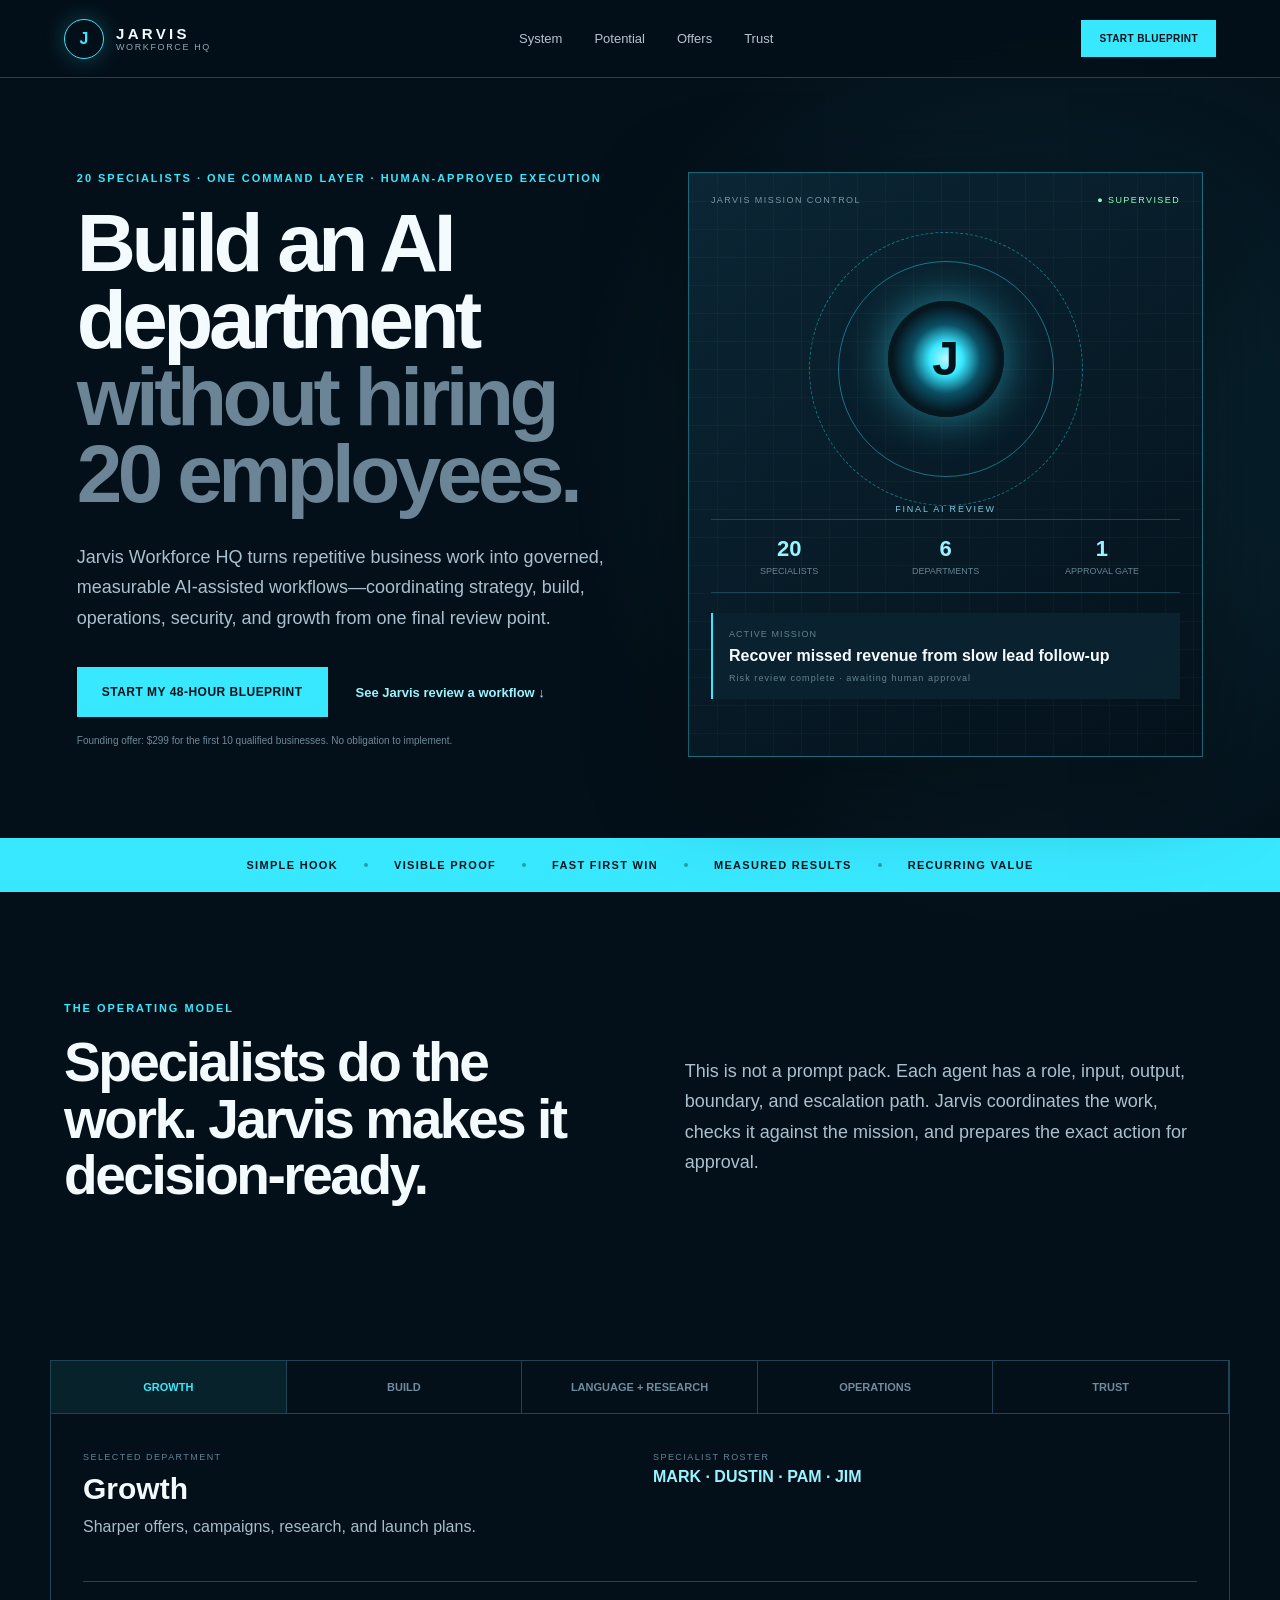
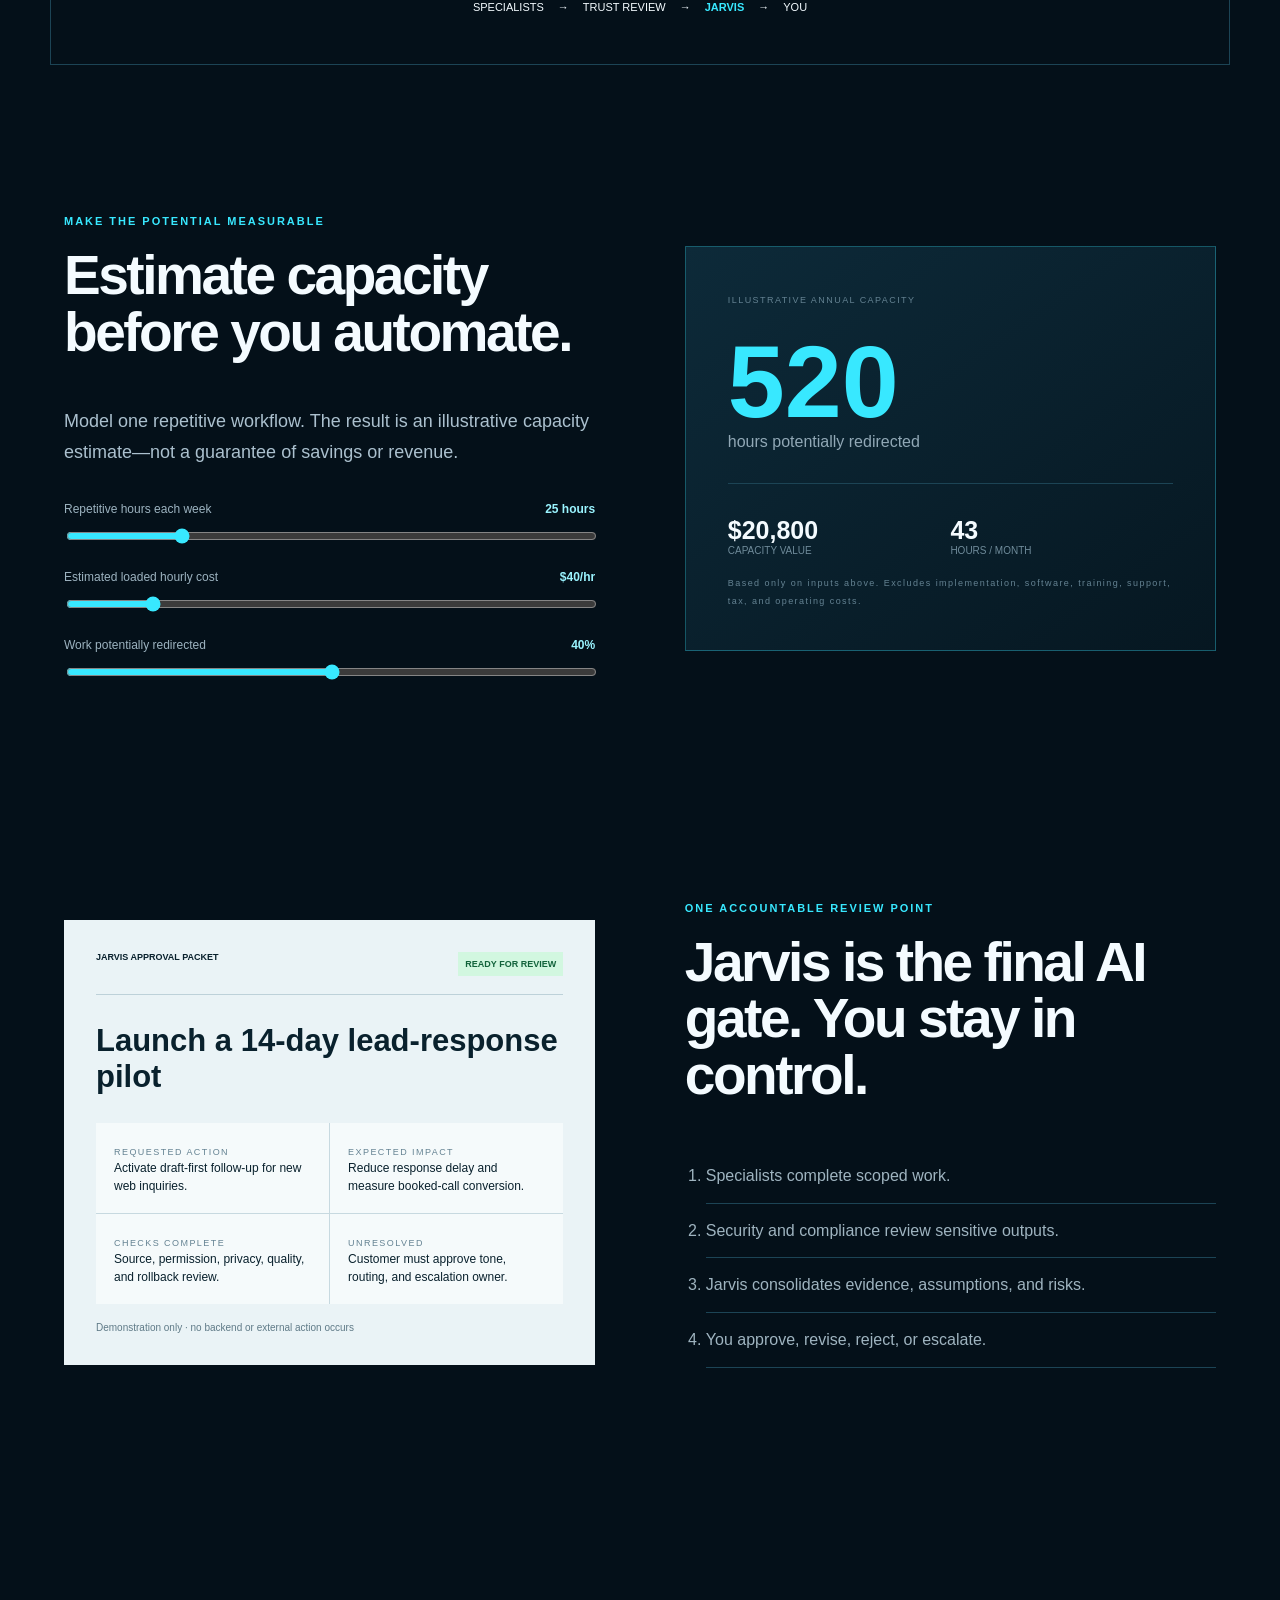
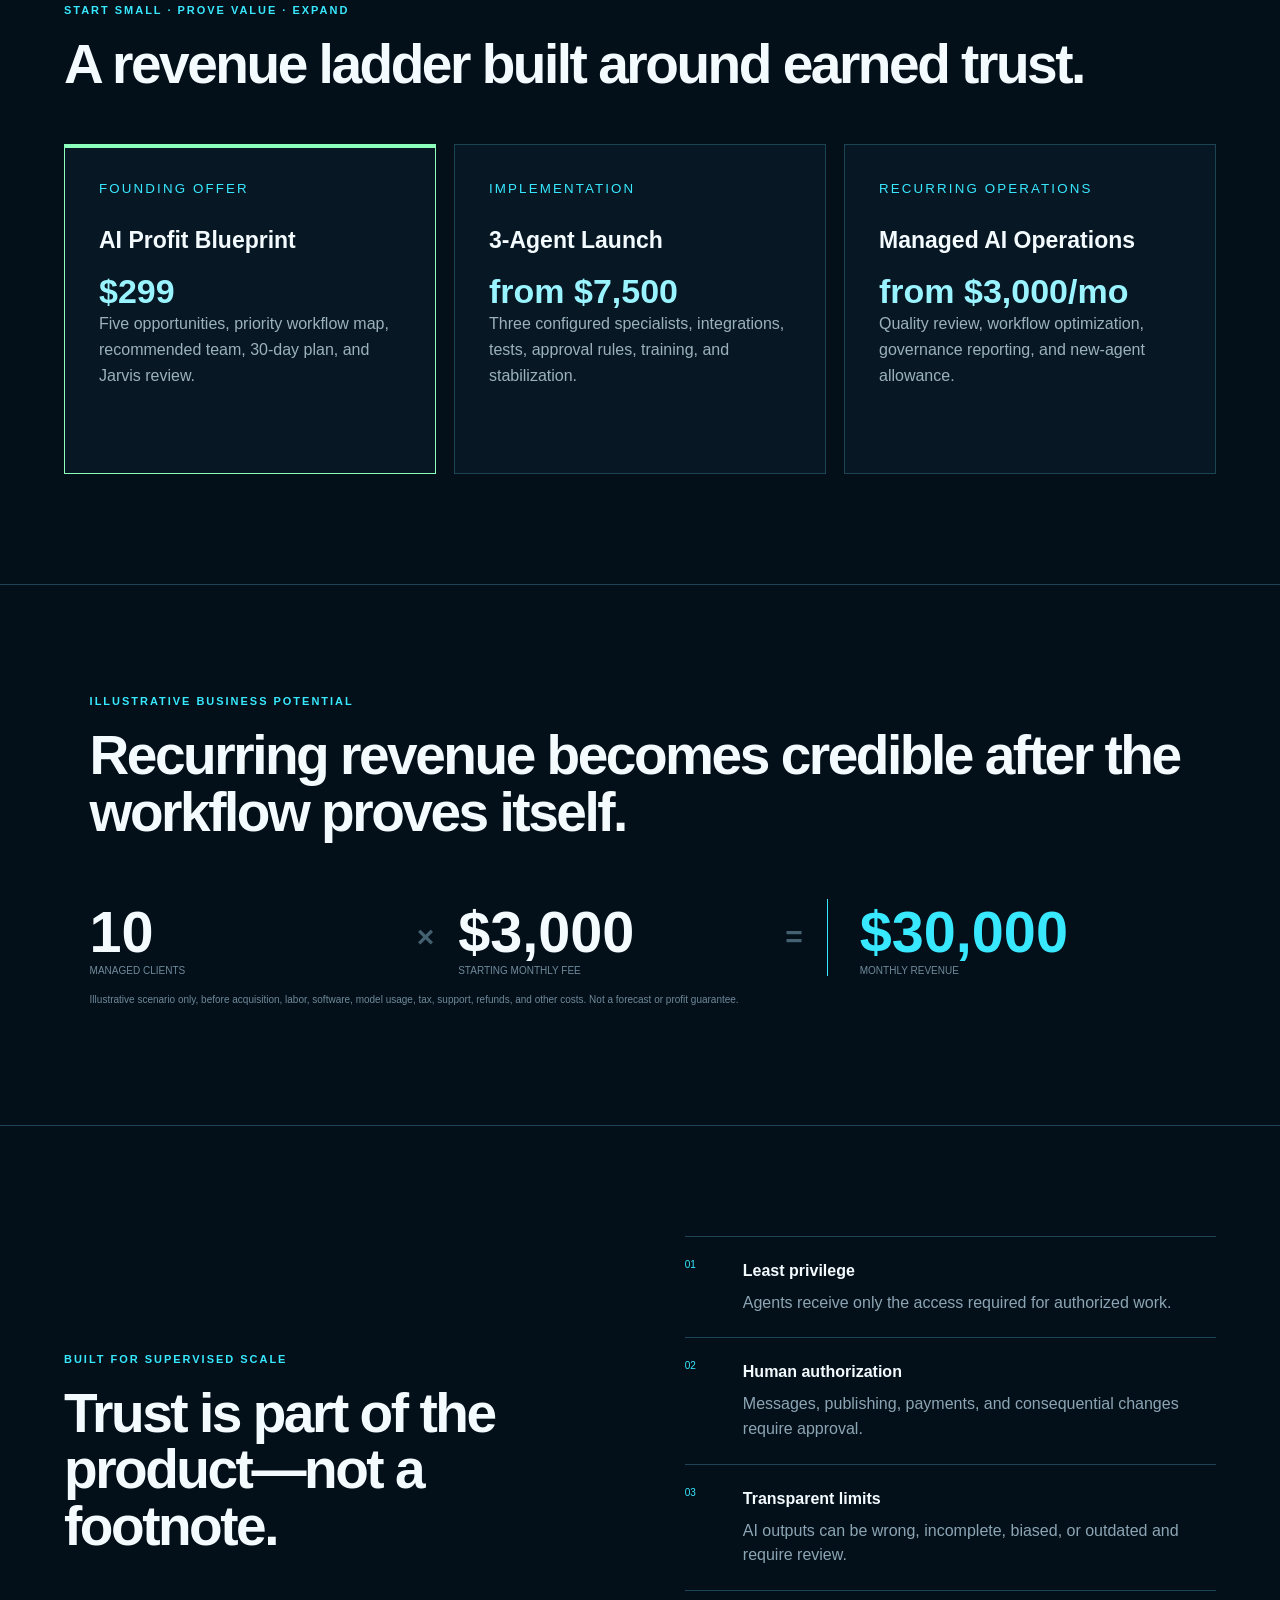
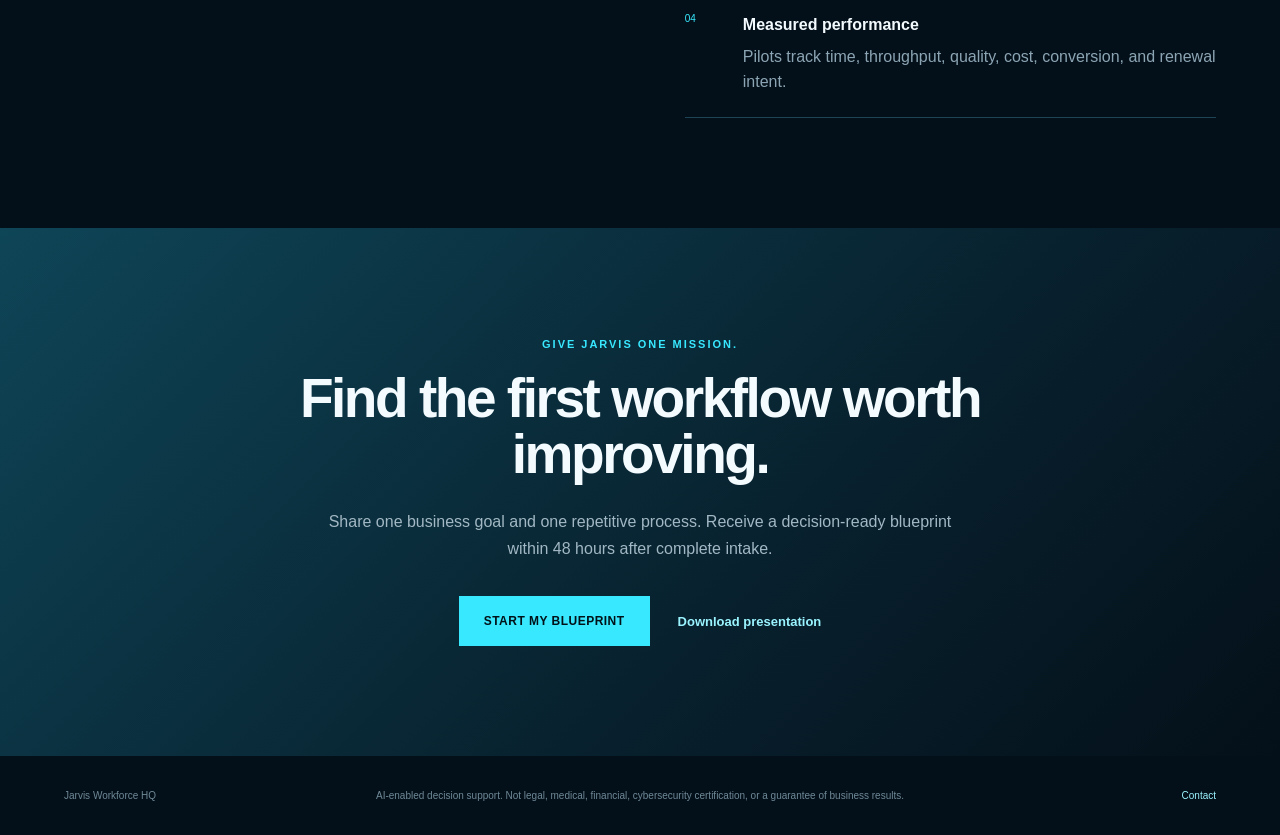
==== index.html @ d6733afe "Publish security-reviewed GitHub Pages site" ====
<!doctype html>
<html lang="en">
<head>
  <meta charset="utf-8">
  <meta name="viewport" content="width=device-width, initial-scale=1">
  <title>Jarvis Workforce HQ — Supervised AI Operations</title>
  <meta name="description" content="Build a supervised AI department around one measurable workflow. Jarvis coordinates specialist agents while you retain final approval.">
  <meta name="referrer" content="strict-origin-when-cross-origin">
  <meta http-equiv="Content-Security-Policy" content="default-src 'self'; script-src 'self'; style-src 'self'; img-src 'self' data:; font-src 'self'; connect-src 'none'; object-src 'none'; base-uri 'self'; form-action 'none'; upgrade-insecure-requests">
  <meta http-equiv="Permissions-Policy" content="camera=(), microphone=(), geolocation=(), payment=(), usb=()">
  <link rel="stylesheet" href="./styles.css">
  <script src="./script.js" defer></script>
</head>
<body>
  <header class="nav">
    <a class="brand" href="#top" aria-label="Jarvis Workforce HQ home">
      <span class="brand-mark">J</span>
      <span><strong>JARVIS</strong><small>WORKFORCE HQ</small></span>
    </a>
    <nav aria-label="Primary navigation">
      <a href="#system">System</a>
      <a href="#potential">Potential</a>
      <a href="#offers">Offers</a>
      <a href="#trust">Trust</a>
    </nav>
    <a class="button button-small" href="mailto:darnley.weekes@gmail.com?subject=Start%20My%2048-Hour%20AI%20Blueprint">Start blueprint</a>
  </header>

  <main id="top">
    <section class="hero">
      <div>
        <p class="eyebrow">20 specialists · one command layer · human-approved execution</p>
        <h1>Build an AI department <span>without hiring 20 employees.</span></h1>
        <p class="lead">Jarvis Workforce HQ turns repetitive business work into governed, measurable AI-assisted workflows—coordinating strategy, build, operations, security, and growth from one final review point.</p>
        <div class="actions">
          <a class="button" href="mailto:darnley.weekes@gmail.com?subject=Start%20My%2048-Hour%20AI%20Blueprint">Start my 48-hour blueprint</a>
          <a class="text-link" href="#review">See Jarvis review a workflow ↓</a>
        </div>
        <p class="micro">Founding offer: $299 for the first 10 qualified businesses. No obligation to implement.</p>
      </div>
      <div class="command">
        <div class="command-head"><span>JARVIS MISSION CONTROL</span><span class="online">● SUPERVISED</span></div>
        <div class="core-wrap"><div class="orbit one"></div><div class="orbit two"></div><div class="core">J</div><small>FINAL AI REVIEW</small></div>
        <div class="stats"><div><b>20</b><span>specialists</span></div><div><b>6</b><span>departments</span></div><div><b>1</b><span>approval gate</span></div></div>
        <div class="mission"><small>ACTIVE MISSION</small><strong>Recover missed revenue from slow lead follow-up</strong><span>Risk review complete · awaiting human approval</span></div>
      </div>
    </section>

    <div class="method"><span>Simple hook</span><i></i><span>Visible proof</span><i></i><span>Fast first win</span><i></i><span>Measured results</span><i></i><span>Recurring value</span></div>

    <section class="section intro" id="system">
      <div><p class="eyebrow">The operating model</p><h2>Specialists do the work. Jarvis makes it decision-ready.</h2></div>
      <p class="lead">This is not a prompt pack. Each agent has a role, input, output, boundary, and escalation path. Jarvis coordinates the work, checks it against the mission, and prepares the exact action for approval.</p>
    </section>

    <section class="console" aria-label="Agent departments">
      <div class="tabs" role="tablist">
        <button class="active" data-team="growth" role="tab" aria-selected="true">Growth</button>
        <button data-team="build" role="tab" aria-selected="false">Build</button>
        <button data-team="models" role="tab" aria-selected="false">Language + Research</button>
        <button data-team="ops" role="tab" aria-selected="false">Operations</button>
        <button data-team="trust" role="tab" aria-selected="false">Trust</button>
      </div>
      <div class="team-panel" role="tabpanel">
        <div><small>SELECTED DEPARTMENT</small><h3 id="team-title">Growth</h3><p id="team-outcome">Sharper offers, campaigns, research, and launch plans.</p></div>
        <div><small>SPECIALIST ROSTER</small><p class="agents" id="team-agents">MARK · DUSTIN · PAM · JIM</p></div>
        <div class="route"><span>Specialists</span><b>→</b><span>Trust review</span><b>→</b><span class="cyan">Jarvis</span><b>→</b><span>You</span></div>
      </div>
    </section>

    <section class="section calculator" id="potential">
      <div>
        <p class="eyebrow">Make the potential measurable</p>
        <h2>Estimate capacity before you automate.</h2>
        <p class="lead">Model one repetitive workflow. The result is an illustrative capacity estimate—not a guarantee of savings or revenue.</p>
        <div class="inputs">
          <label>Repetitive hours each week <strong id="hours-value">25 hours</strong><input id="hours" type="range" min="5" max="100" value="25"></label>
          <label>Estimated loaded hourly cost <strong id="cost-value">$40/hr</strong><input id="cost" type="range" min="20" max="150" step="5" value="40"></label>
          <label>Work potentially redirected <strong id="rate-value">40%</strong><input id="rate" type="range" min="10" max="70" step="5" value="40"></label>
        </div>
      </div>
      <div class="impact">
        <small>ILLUSTRATIVE ANNUAL CAPACITY</small>
        <strong id="annual-hours">520</strong>
        <span>hours potentially redirected</span>
        <hr>
        <div><p><b id="capacity-value">$20,800</b><span>capacity value</span></p><p><b id="monthly-hours">43</b><span>hours / month</span></p></div>
        <small>Based only on inputs above. Excludes implementation, software, training, support, tax, and operating costs.</small>
      </div>
    </section>

    <section class="section review" id="review">
      <div class="packet">
        <div class="packet-head"><span>JARVIS APPROVAL PACKET</span><span>READY FOR REVIEW</span></div>
        <h3>Launch a 14-day lead-response pilot</h3>
        <div class="packet-grid">
          <div><small>REQUESTED ACTION</small><p>Activate draft-first follow-up for new web inquiries.</p></div>
          <div><small>EXPECTED IMPACT</small><p>Reduce response delay and measure booked-call conversion.</p></div>
          <div><small>CHECKS COMPLETE</small><p>Source, permission, privacy, quality, and rollback review.</p></div>
          <div><small>UNRESOLVED</small><p>Customer must approve tone, routing, and escalation owner.</p></div>
        </div>
        <p class="demo">Demonstration only · no backend or external action occurs</p>
      </div>
      <div><p class="eyebrow">One accountable review point</p><h2>Jarvis is the final AI gate. You stay in control.</h2><ol><li>Specialists complete scoped work.</li><li>Security and compliance review sensitive outputs.</li><li>Jarvis consolidates evidence, assumptions, and risks.</li><li>You approve, revise, reject, or escalate.</li></ol></div>
    </section>

    <section class="section" id="offers">
      <p class="eyebrow">Start small · prove value · expand</p>
      <h2>A revenue ladder built around earned trust.</h2>
      <div class="offer-grid">
        <article class="featured"><small>FOUNDING OFFER</small><h3>AI Profit Blueprint</h3><strong>$299</strong><p>Five opportunities, priority workflow map, recommended team, 30-day plan, and Jarvis review.</p></article>
        <article><small>IMPLEMENTATION</small><h3>3-Agent Launch</h3><strong>from $7,500</strong><p>Three configured specialists, integrations, tests, approval rules, training, and stabilization.</p></article>
        <article><small>RECURRING OPERATIONS</small><h3>Managed AI Operations</h3><strong>from $3,000/mo</strong><p>Quality review, workflow optimization, governance reporting, and new-agent allowance.</p></article>
      </div>
    </section>

    <section class="scenario">
      <div><p class="eyebrow">Illustrative business potential</p><h2>Recurring revenue becomes credible after the workflow proves itself.</h2></div>
      <div class="math"><div><strong>10</strong><span>managed clients</span></div><b>×</b><div><strong>$3,000</strong><span>starting monthly fee</span></div><b>=</b><div><strong>$30,000</strong><span>monthly revenue</span></div></div>
      <p class="micro">Illustrative scenario only, before acquisition, labor, software, model usage, tax, support, refunds, and other costs. Not a forecast or profit guarantee.</p>
    </section>

    <section class="section trust" id="trust">
      <div><p class="eyebrow">Built for supervised scale</p><h2>Trust is part of the product—not a footnote.</h2></div>
      <div class="trust-list">
        <div><span>01</span><p><b>Least privilege</b>Agents receive only the access required for authorized work.</p></div>
        <div><span>02</span><p><b>Human authorization</b>Messages, publishing, payments, and consequential changes require approval.</p></div>
        <div><span>03</span><p><b>Transparent limits</b>AI outputs can be wrong, incomplete, biased, or outdated and require review.</p></div>
        <div><span>04</span><p><b>Measured performance</b>Pilots track time, throughput, quality, cost, conversion, and renewal intent.</p></div>
      </div>
    </section>

    <section class="cta">
      <p class="eyebrow">Give Jarvis one mission.</p>
      <h2>Find the first workflow worth improving.</h2>
      <p>Share one business goal and one repetitive process. Receive a decision-ready blueprint within 48 hours after complete intake.</p>
      <div class="actions center">
        <a class="button" href="mailto:darnley.weekes@gmail.com?subject=Start%20My%2048-Hour%20AI%20Blueprint">Start my blueprint</a>
        <a class="text-link" href="./Jarvis_Workforce_HQ_Growth_Deck.pptx" download>Download presentation</a>
      </div>
    </section>
  </main>

  <footer><span>Jarvis Workforce HQ</span><p>AI-enabled decision support. Not legal, medical, financial, cybersecurity certification, or a guarantee of business results.</p><a href="mailto:darnley.weekes@gmail.com">Contact</a></footer>
</body>
</html>
---- styles.css ----
:root{--bg:#041019;--panel:#0a202e;--panel2:#0e2a39;--white:#f4fbff;--muted:#8ea7b7;--dim:#506b7b;--cyan:#38e8ff;--cyan2:#9af4ff;--green:#8dffbc;--line:#1c4455}*{box-sizing:border-box}html{scroll-behavior:smooth}body{margin:0;background:radial-gradient(circle at 82% 8%,rgba(35,176,216,.15),transparent 30rem),var(--bg);color:var(--white);font-family:Arial,Helvetica,sans-serif}a{color:inherit;text-decoration:none}.nav{height:78px;display:flex;align-items:center;justify-content:space-between;padding:0 5vw;border-bottom:1px solid var(--line);background:rgba(4,16,25,.9);position:sticky;top:0;z-index:10;backdrop-filter:blur(14px)}.brand{display:flex;align-items:center;gap:12px}.brand>span:last-child{display:flex;flex-direction:column}.brand strong{letter-spacing:.22em;font-size:15px}.brand small{color:var(--muted);font-size:9px;letter-spacing:.18em}.brand-mark{width:40px;height:40px;border:1px solid var(--cyan);border-radius:50%;display:grid;place-items:center;color:var(--cyan);font-weight:900;box-shadow:0 0 22px rgba(56,232,255,.25)}nav{display:flex;gap:32px}nav a{font-size:13px;color:#b3c4d1}.button{display:inline-flex;justify-content:center;background:var(--cyan);color:#001118;padding:17px 24px;border:1px solid var(--cyan);font-size:12px;font-weight:900;letter-spacing:.04em;text-transform:uppercase}.button-small{padding:12px 17px;font-size:10px}.hero{min-height:760px;display:grid;grid-template-columns:1.03fr .97fr;gap:5vw;align-items:center;padding:86px 6vw 74px}.eyebrow{color:var(--cyan);font-size:11px;font-weight:900;letter-spacing:.18em;text-transform:uppercase;margin:0 0 20px}h1,h2,h3,p{margin-top:0}h1{font-size:clamp(52px,6.4vw,92px);line-height:.94;letter-spacing:-.055em;margin-bottom:30px}h1 span{display:block;color:#6b8596}.lead{font-size:18px;line-height:1.7;color:#abc0ce;max-width:700px}.actions{display:flex;gap:28px;align-items:center;margin-top:34px}.text-link{color:var(--cyan2);font-size:13px;font-weight:800}.micro{font-size:10px;color:#6e899a;margin-top:18px}.command{min-height:585px;padding:22px;border:1px solid rgba(56,232,255,.36);background:linear-gradient(rgba(56,232,255,.04) 1px,transparent 1px),linear-gradient(90deg,rgba(56,232,255,.04) 1px,transparent 1px),linear-gradient(145deg,#0b2635,#04111b);background-size:28px 28px,28px 28px,auto;box-shadow:0 28px 90px rgba(0,0,0,.35)}.command-head{display:flex;justify-content:space-between;color:#7796a8;font-size:9px;letter-spacing:.16em}.online{color:var(--green)}.core-wrap{height:300px;width:300px;margin:14px auto 0;position:relative}.core{position:absolute;top:82px;left:92px;width:116px;height:116px;border-radius:50%;display:grid;place-items:center;background:radial-gradient(circle,#baf8ff 0,#38e8ff 20%,#0b5166 42%,#061720 65%);box-shadow:0 0 44px rgba(56,232,255,.52);color:#00141c;font-size:48px;font-weight:900}.orbit{position:absolute;border:1px solid rgba(56,232,255,.42);border-radius:50%;inset:42px}.orbit.two{inset:13px;border-style:dashed;transform:rotate(48deg)}.core-wrap small{position:absolute;bottom:5px;width:100%;text-align:center;color:#7fc8dc;font-size:9px;letter-spacing:.2em}.stats{display:grid;grid-template-columns:repeat(3,1fr);padding:16px 0;border-block:1px solid var(--line)}.stats div{display:flex;flex-direction:column;text-align:center}.stats b{color:var(--cyan2);font-size:22px}.stats span{color:#688494;font-size:9px;text-transform:uppercase;margin-top:4px}.mission{display:flex;flex-direction:column;gap:8px;margin-top:20px;padding:16px;border-left:2px solid var(--cyan);background:rgba(11,36,50,.85)}.mission small,.mission span{color:#648292;font-size:9px;letter-spacing:.12em}.method{min-height:54px;display:flex;align-items:center;justify-content:center;background:var(--cyan);color:#00141c;font-size:11px;font-weight:900;letter-spacing:.12em;text-transform:uppercase}.method i{width:4px;height:4px;border-radius:50%;background:rgba(0,20,28,.35);margin:0 26px}.section{max-width:1320px;margin:auto;padding:110px 5vw}.intro,.calculator,.review,.trust{display:grid;grid-template-columns:1fr 1fr;gap:7vw;align-items:center}h2{font-size:clamp(38px,4.3vw,66px);line-height:1.03;letter-spacing:-.045em}.console{max-width:1180px;margin:0 auto 40px;border:1px solid var(--line)}.tabs{display:grid;grid-template-columns:repeat(5,1fr);border-bottom:1px solid var(--line)}.tabs button{border:0;border-right:1px solid var(--line);padding:20px 10px;background:transparent;color:#6f8c9e;font-size:11px;font-weight:900;text-transform:uppercase;cursor:pointer}.tabs button.active{color:var(--cyan);background:rgba(56,232,255,.08)}.team-panel{display:grid;grid-template-columns:1fr 1fr;gap:26px;padding:32px}.team-panel small,.impact small,.packet small{color:#648292;font-size:9px;letter-spacing:.16em}.team-panel h3{font-size:30px;margin:8px 0}.team-panel p{color:#a8bdc9;line-height:1.6}.agents{color:var(--cyan2)!important;font-weight:900}.route{grid-column:1/-1;display:flex;align-items:center;justify-content:center;gap:14px;padding:19px;border-top:1px solid var(--line);text-transform:uppercase;font-size:11px}.cyan{color:var(--cyan);font-weight:900}.inputs{display:grid;gap:24px;margin-top:34px}.inputs label{display:grid;grid-template-columns:1fr 100px;gap:10px;color:#9db3c0;font-size:12px}.inputs strong{text-align:right;color:var(--cyan2)}.inputs input{grid-column:1/-1;width:100%;accent-color:var(--cyan)}.impact{padding:42px;background:linear-gradient(145deg,#0d2a39,#061721);border:1px solid rgba(56,232,255,.3)}.impact>strong{display:block;color:var(--cyan);font-size:clamp(72px,8vw,116px);line-height:1;margin-top:24px}.impact>span{color:#91a8b6}.impact hr{border:0;border-top:1px solid var(--line);margin:32px 0}.impact>div{display:grid;grid-template-columns:1fr 1fr}.impact p{display:flex;flex-direction:column}.impact p b{font-size:25px}.impact p span{font-size:10px;color:#6f8b9a;text-transform:uppercase}.packet{padding:32px;background:#eaf3f6;color:#09212d}.packet-head{display:flex;justify-content:space-between;padding-bottom:18px;border-bottom:1px solid #bdd1d9;font-size:9px;font-weight:900}.packet-head span:last-child{background:#d2f7e0;color:#12633b;padding:7px}.packet h3{font-size:31px;margin:28px 0}.packet-grid{display:grid;grid-template-columns:1fr 1fr;gap:1px;background:#c7d9e0}.packet-grid div{background:#f5fafb;padding:18px}.packet-grid p{font-size:12px;line-height:1.5;margin-bottom:0}.demo{font-size:10px;color:#5f7a87;margin:18px 0 0}.review ol{color:#9fb4c0;line-height:1.6;padding-left:21px}.review li{padding:14px 0;border-bottom:1px solid var(--line)}.offer-grid{display:grid;grid-template-columns:repeat(3,1fr);gap:18px;margin-top:52px}.offer-grid article{min-height:330px;padding:34px;background:rgba(8,27,40,.75);border:1px solid var(--line)}.offer-grid article.featured{border-color:var(--green);box-shadow:inset 0 3px var(--green)}.offer-grid small{color:var(--cyan);letter-spacing:.16em}.offer-grid h3{font-size:23px;margin:30px 0 18px}.offer-grid strong{display:block;font-size:34px;color:var(--cyan2)}.offer-grid p{color:#9bb1bd;line-height:1.6}.scenario{padding:110px 7vw;border-block:1px solid var(--line)}.scenario>div:first-child,.scenario>.micro,.math{max-width:1200px;margin-left:auto;margin-right:auto}.math{display:grid;grid-template-columns:1fr auto 1fr auto 1.2fr;gap:24px;align-items:center;margin-top:58px}.math div{display:flex;flex-direction:column}.math strong{font-size:clamp(36px,4.5vw,66px)}.math span{color:#6f8a9b;font-size:10px;text-transform:uppercase}.math b{color:#436170;font-size:30px}.math div:last-child{border-left:1px solid var(--cyan);padding-left:32px}.math div:last-child strong{color:var(--cyan)}.trust-list{border-top:1px solid var(--line)}.trust-list div{display:grid;grid-template-columns:40px 1fr;gap:18px;padding:22px 0;border-bottom:1px solid var(--line)}.trust-list span{color:var(--cyan);font-size:10px}.trust-list p{margin:0;color:#8ca5b4;line-height:1.55}.trust-list b{display:block;color:var(--white);margin-bottom:7px}.cta{text-align:center;padding:110px 7vw;background:linear-gradient(135deg,#0e4557,#08212e 60%,#041019)}.cta h2{max-width:860px;margin:auto}.cta>p:not(.eyebrow){max-width:640px;margin:25px auto;color:#a2b8c4;line-height:1.7}.center{justify-content:center}footer{display:grid;grid-template-columns:1fr 2fr 1fr;align-items:center;gap:25px;padding:34px 5vw;color:#6f8998;font-size:10px}footer p{text-align:center;margin:0}footer a{text-align:right;color:var(--cyan2)}@media(max-width:980px){nav{display:none}.hero,.intro,.calculator,.review,.trust{grid-template-columns:1fr}.offer-grid{grid-template-columns:1fr}.tabs{grid-template-columns:repeat(3,1fr)}.math{grid-template-columns:1fr}.math>b{display:none}.math div:last-child{border-left:0;border-top:1px solid var(--cyan);padding:22px 0 0}}@media(max-width:640px){.nav{padding:0 18px}.nav>.button{display:none}.hero{padding:70px 22px}.hero h1{font-size:50px}.actions{align-items:stretch;flex-direction:column}.method{align-items:flex-start;flex-direction:column;gap:8px;padding:16px 22px}.method i{display:none}.section{padding:82px 22px}.console{margin:0 14px}.tabs{grid-template-columns:1fr 1fr}.team-panel{grid-template-columns:1fr;padding:22px}.route{grid-column:auto;align-items:flex-start;flex-direction:column}.packet-grid{grid-template-columns:1fr}.impact{padding:28px}footer{grid-template-columns:1fr;text-align:center}footer a{text-align:center}}
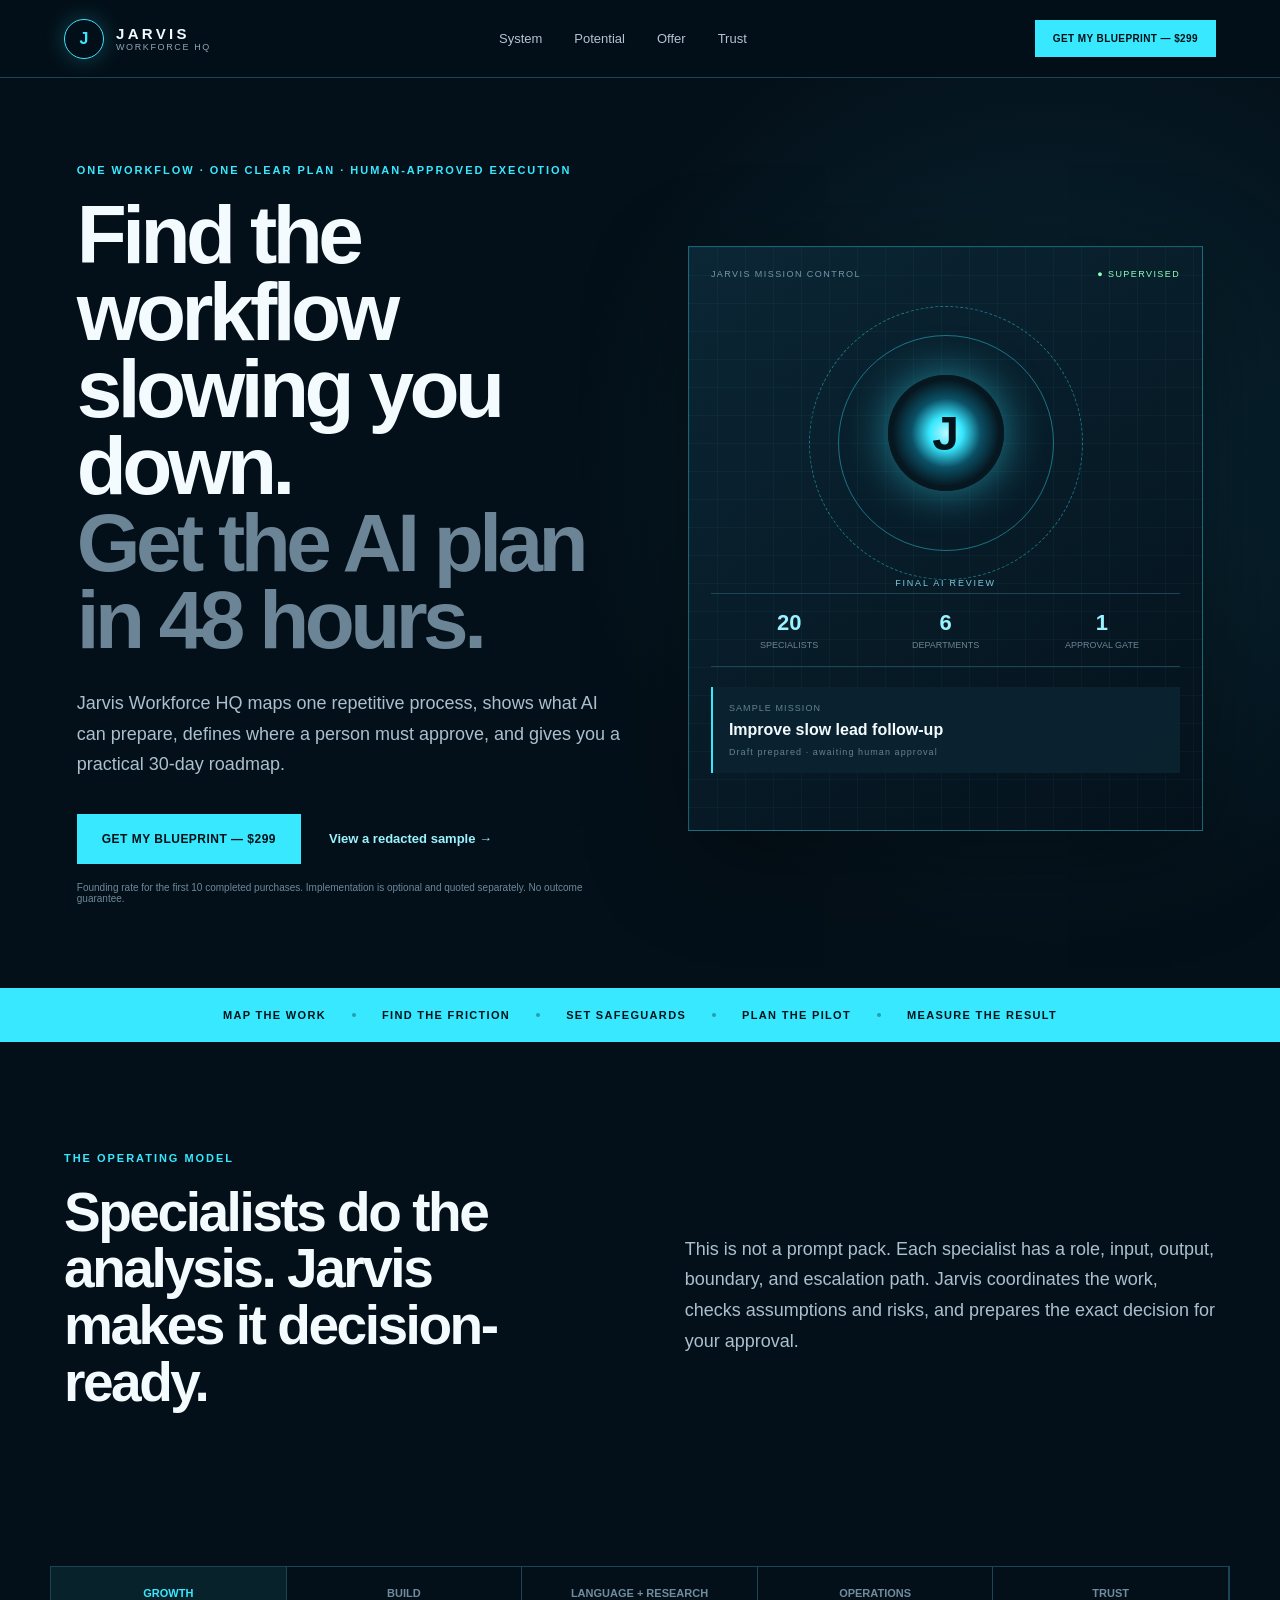
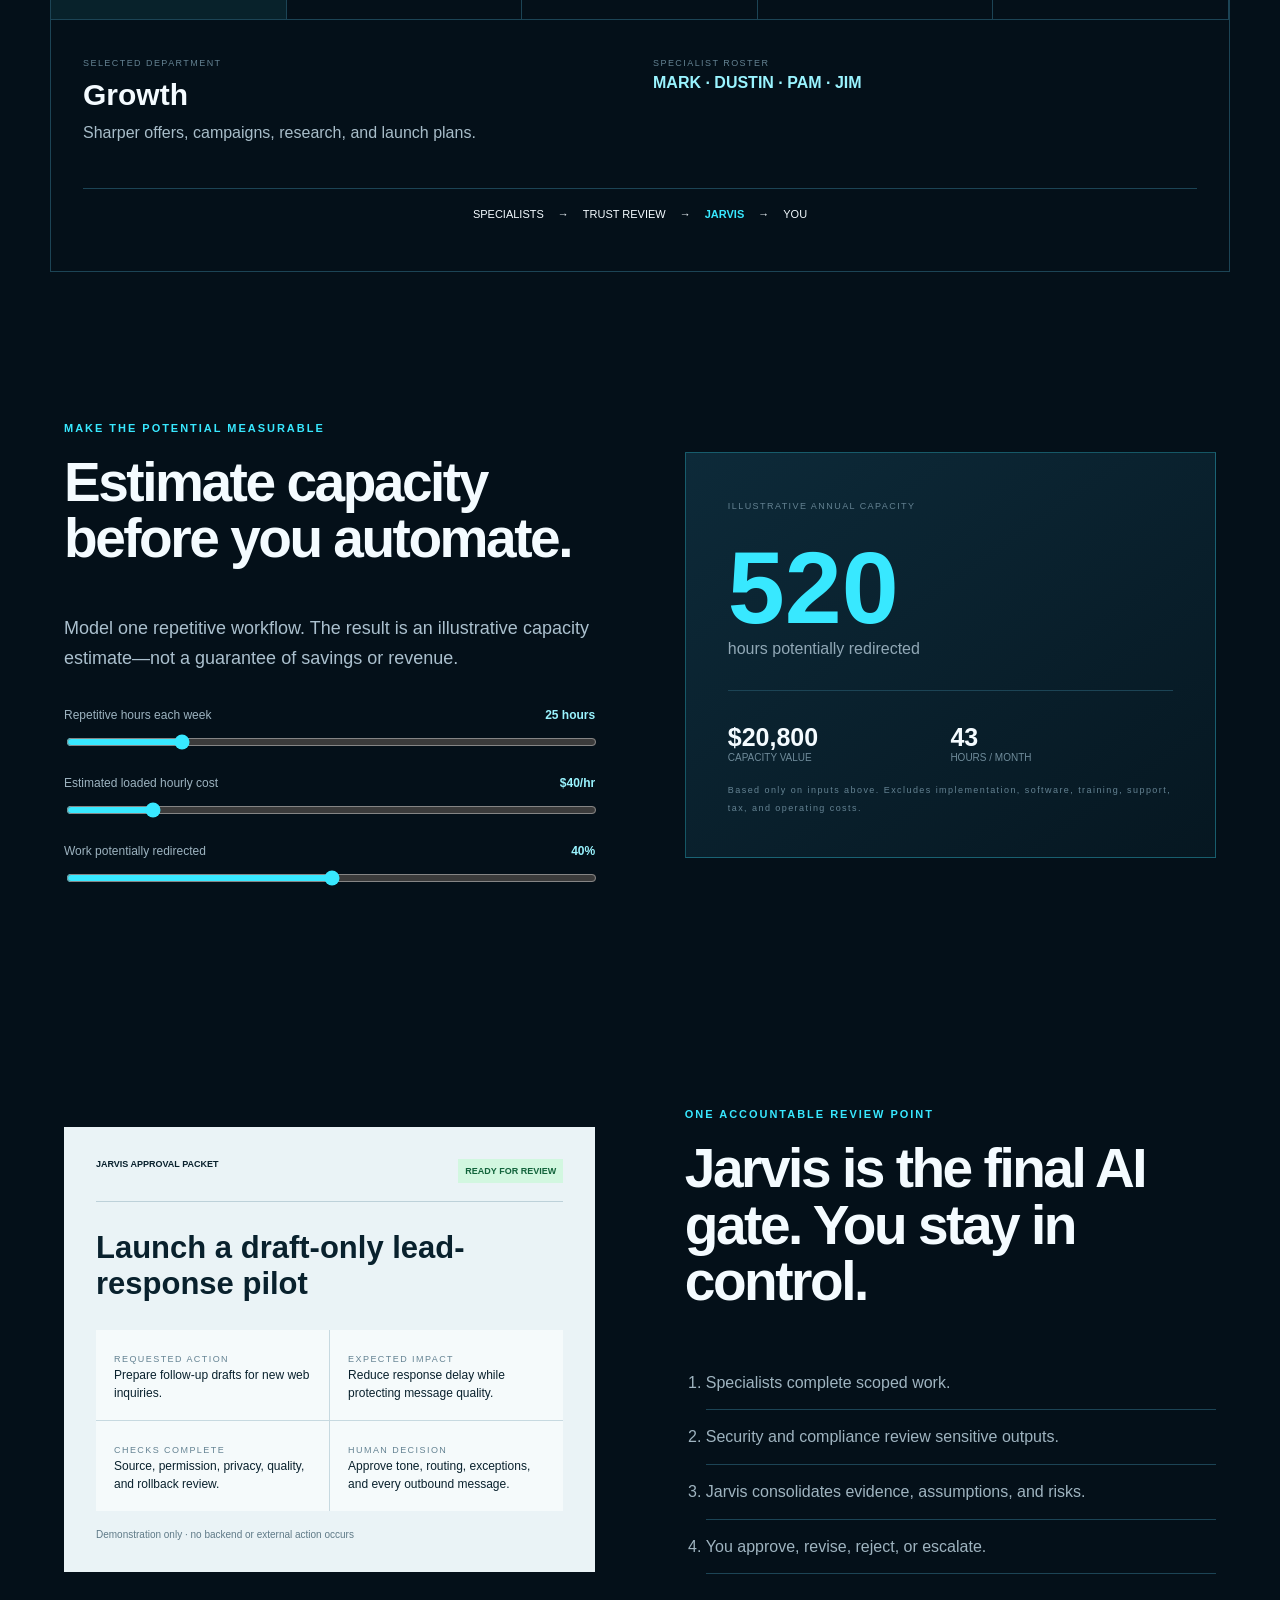
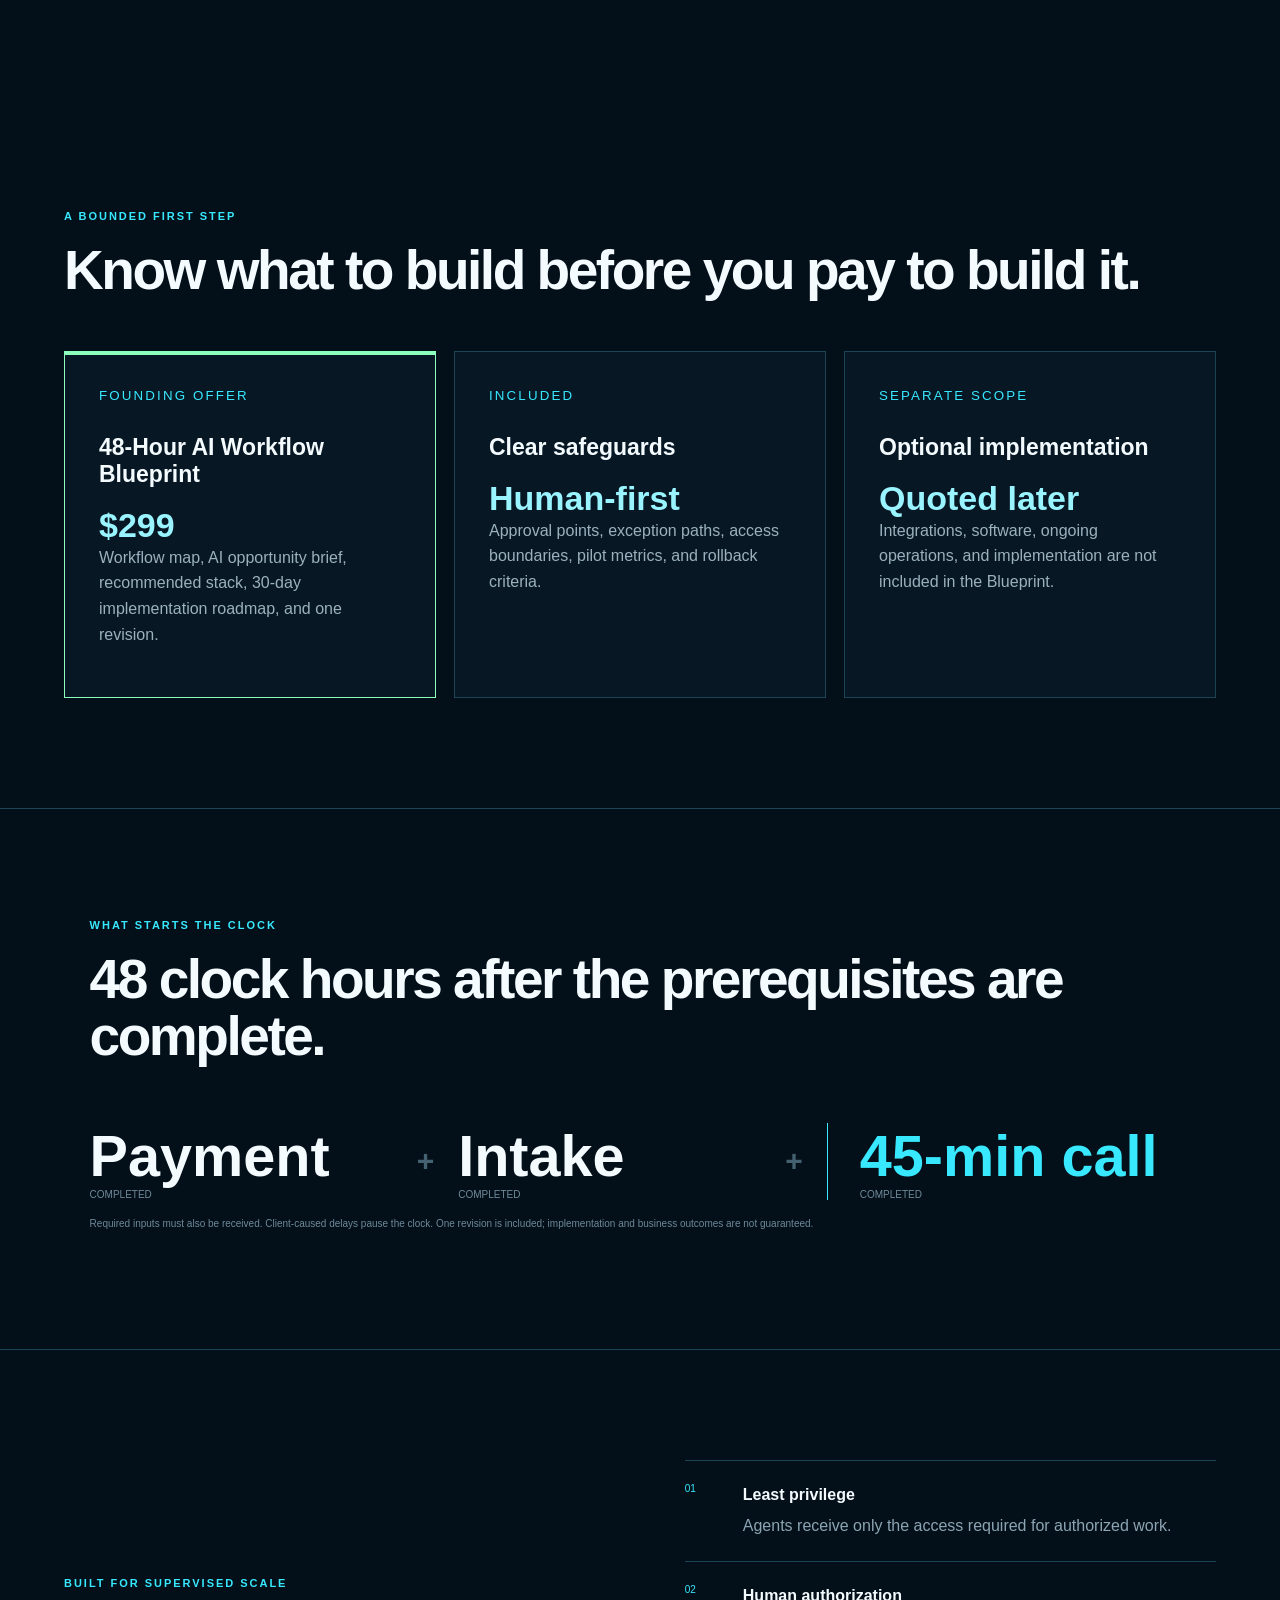
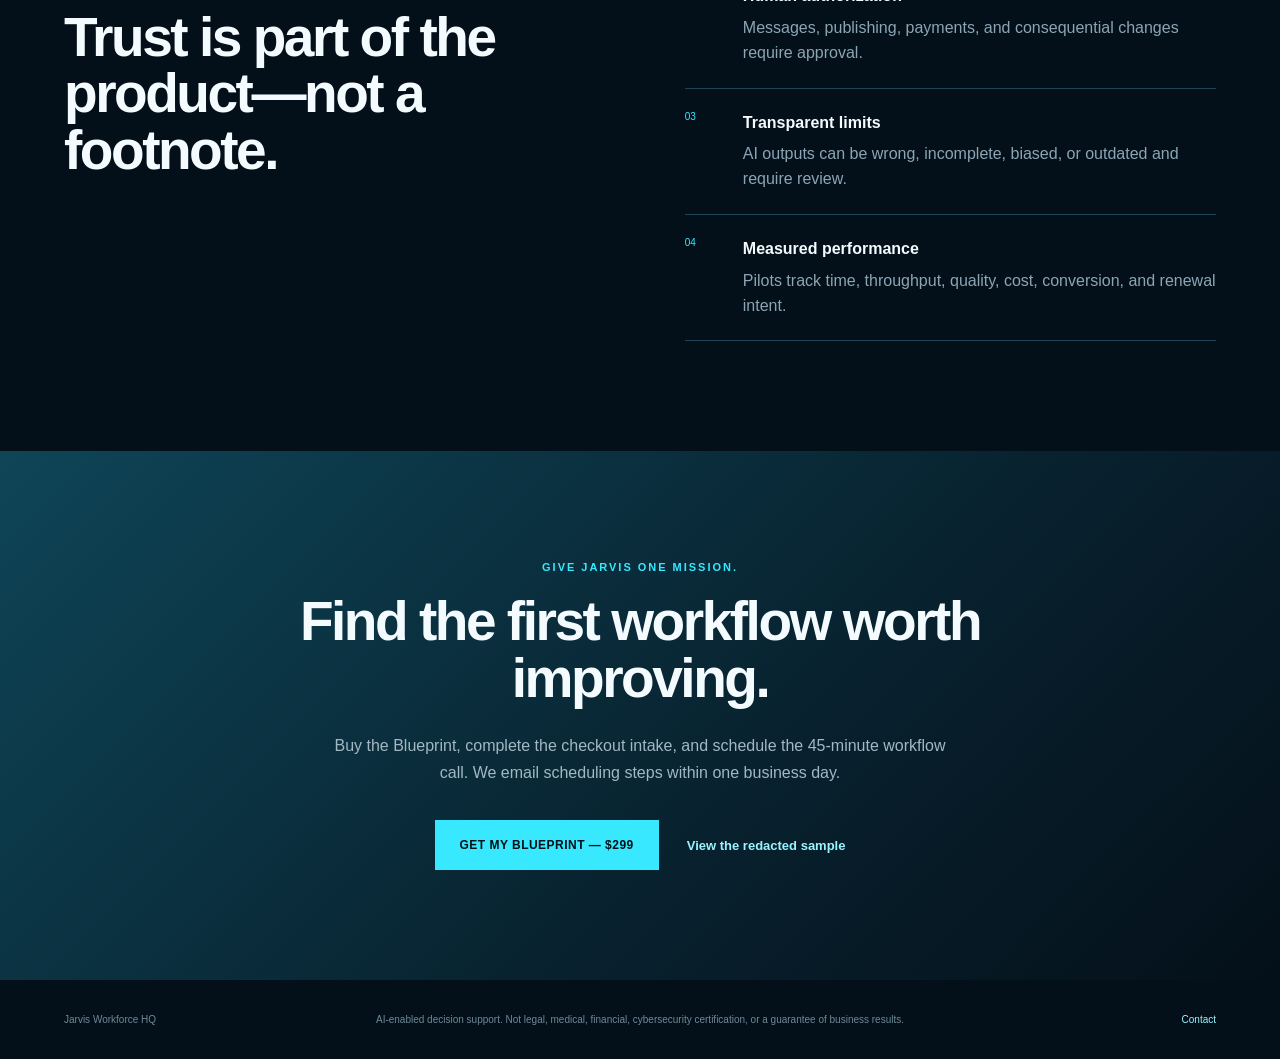
==== commit c2e71627: "Fix Blueprint offer and purchase path" ====
--- a/index.html
+++ b/index.html
@@ -3,8 +3,8 @@
 <head>
   <meta charset="utf-8">
   <meta name="viewport" content="width=device-width, initial-scale=1">
-  <title>Jarvis Workforce HQ — Supervised AI Operations</title>
-  <meta name="description" content="Build a supervised AI department around one measurable workflow. Jarvis coordinates specialist agents while you retain final approval.">
+  <title>48-Hour AI Workflow Blueprint — Jarvis Workforce HQ</title>
+  <meta name="description" content="Turn one repetitive business process into a supervised, decision-ready AI workflow plan in 48 hours.">
   <meta name="referrer" content="strict-origin-when-cross-origin">
   <meta http-equiv="Content-Security-Policy" content="default-src 'self'; script-src 'self'; style-src 'self'; img-src 'self' data:; font-src 'self'; connect-src 'none'; object-src 'none'; base-uri 'self'; form-action 'none'; upgrade-insecure-requests">
   <meta http-equiv="Permissions-Policy" content="camera=(), microphone=(), geolocation=(), payment=(), usb=()">
@@ -20,37 +20,37 @@
     <nav aria-label="Primary navigation">
       <a href="#system">System</a>
       <a href="#potential">Potential</a>
-      <a href="#offers">Offers</a>
+      <a href="#offers">Offer</a>
       <a href="#trust">Trust</a>
     </nav>
-    <a class="button button-small" href="mailto:darnley.weekes@gmail.com?subject=Start%20My%2048-Hour%20AI%20Blueprint">Start blueprint</a>
+    <a class="button button-small" href="https://book.stripe.com/dRm6oB0ftgVq1001zr48003">Get my Blueprint — $299</a>
   </header>
 
   <main id="top">
     <section class="hero">
       <div>
-        <p class="eyebrow">20 specialists · one command layer · human-approved execution</p>
-        <h1>Build an AI department <span>without hiring 20 employees.</span></h1>
-        <p class="lead">Jarvis Workforce HQ turns repetitive business work into governed, measurable AI-assisted workflows—coordinating strategy, build, operations, security, and growth from one final review point.</p>
+        <p class="eyebrow">One workflow · one clear plan · human-approved execution</p>
+        <h1>Find the workflow slowing you down. <span>Get the AI plan in 48 hours.</span></h1>
+        <p class="lead">Jarvis Workforce HQ maps one repetitive process, shows what AI can prepare, defines where a person must approve, and gives you a practical 30-day roadmap.</p>
         <div class="actions">
-          <a class="button" href="mailto:darnley.weekes@gmail.com?subject=Start%20My%2048-Hour%20AI%20Blueprint">Start my 48-hour blueprint</a>
-          <a class="text-link" href="#review">See Jarvis review a workflow ↓</a>
+          <a class="button" href="https://book.stripe.com/dRm6oB0ftgVq1001zr48003">Get my Blueprint — $299</a>
+          <a class="text-link" href="./sample-blueprint.html">View a redacted sample →</a>
         </div>
-        <p class="micro">Founding offer: $299 for the first 10 qualified businesses. No obligation to implement.</p>
+        <p class="micro">Founding rate for the first 10 completed purchases. Implementation is optional and quoted separately. No outcome guarantee.</p>
       </div>
       <div class="command">
         <div class="command-head"><span>JARVIS MISSION CONTROL</span><span class="online">● SUPERVISED</span></div>
         <div class="core-wrap"><div class="orbit one"></div><div class="orbit two"></div><div class="core">J</div><small>FINAL AI REVIEW</small></div>
         <div class="stats"><div><b>20</b><span>specialists</span></div><div><b>6</b><span>departments</span></div><div><b>1</b><span>approval gate</span></div></div>
-        <div class="mission"><small>ACTIVE MISSION</small><strong>Recover missed revenue from slow lead follow-up</strong><span>Risk review complete · awaiting human approval</span></div>
+        <div class="mission"><small>SAMPLE MISSION</small><strong>Improve slow lead follow-up</strong><span>Draft prepared · awaiting human approval</span></div>
       </div>
     </section>
 
-    <div class="method"><span>Simple hook</span><i></i><span>Visible proof</span><i></i><span>Fast first win</span><i></i><span>Measured results</span><i></i><span>Recurring value</span></div>
+    <div class="method"><span>Map the work</span><i></i><span>Find the friction</span><i></i><span>Set safeguards</span><i></i><span>Plan the pilot</span><i></i><span>Measure the result</span></div>
 
     <section class="section intro" id="system">
-      <div><p class="eyebrow">The operating model</p><h2>Specialists do the work. Jarvis makes it decision-ready.</h2></div>
-      <p class="lead">This is not a prompt pack. Each agent has a role, input, output, boundary, and escalation path. Jarvis coordinates the work, checks it against the mission, and prepares the exact action for approval.</p>
+      <div><p class="eyebrow">The operating model</p><h2>Specialists do the analysis. Jarvis makes it decision-ready.</h2></div>
+      <p class="lead">This is not a prompt pack. Each specialist has a role, input, output, boundary, and escalation path. Jarvis coordinates the work, checks assumptions and risks, and prepares the exact decision for your approval.</p>
     </section>
 
     <section class="console" aria-label="Agent departments">
@@ -92,12 +92,12 @@
     <section class="section review" id="review">
       <div class="packet">
         <div class="packet-head"><span>JARVIS APPROVAL PACKET</span><span>READY FOR REVIEW</span></div>
-        <h3>Launch a 14-day lead-response pilot</h3>
+        <h3>Launch a draft-only lead-response pilot</h3>
         <div class="packet-grid">
-          <div><small>REQUESTED ACTION</small><p>Activate draft-first follow-up for new web inquiries.</p></div>
-          <div><small>EXPECTED IMPACT</small><p>Reduce response delay and measure booked-call conversion.</p></div>
+          <div><small>REQUESTED ACTION</small><p>Prepare follow-up drafts for new web inquiries.</p></div>
+          <div><small>EXPECTED IMPACT</small><p>Reduce response delay while protecting message quality.</p></div>
           <div><small>CHECKS COMPLETE</small><p>Source, permission, privacy, quality, and rollback review.</p></div>
-          <div><small>UNRESOLVED</small><p>Customer must approve tone, routing, and escalation owner.</p></div>
+          <div><small>HUMAN DECISION</small><p>Approve tone, routing, exceptions, and every outbound message.</p></div>
         </div>
         <p class="demo">Demonstration only · no backend or external action occurs</p>
       </div>
@@ -105,19 +105,19 @@
     </section>
 
     <section class="section" id="offers">
-      <p class="eyebrow">Start small · prove value · expand</p>
-      <h2>A revenue ladder built around earned trust.</h2>
+      <p class="eyebrow">A bounded first step</p>
+      <h2>Know what to build before you pay to build it.</h2>
       <div class="offer-grid">
-        <article class="featured"><small>FOUNDING OFFER</small><h3>AI Profit Blueprint</h3><strong>$299</strong><p>Five opportunities, priority workflow map, recommended team, 30-day plan, and Jarvis review.</p></article>
-        <article><small>IMPLEMENTATION</small><h3>3-Agent Launch</h3><strong>from $7,500</strong><p>Three configured specialists, integrations, tests, approval rules, training, and stabilization.</p></article>
-        <article><small>RECURRING OPERATIONS</small><h3>Managed AI Operations</h3><strong>from $3,000/mo</strong><p>Quality review, workflow optimization, governance reporting, and new-agent allowance.</p></article>
+        <article class="featured"><small>FOUNDING OFFER</small><h3>48-Hour AI Workflow Blueprint</h3><strong>$299</strong><p>Workflow map, AI opportunity brief, recommended stack, 30-day implementation roadmap, and one revision.</p></article>
+        <article><small>INCLUDED</small><h3>Clear safeguards</h3><strong>Human-first</strong><p>Approval points, exception paths, access boundaries, pilot metrics, and rollback criteria.</p></article>
+        <article><small>SEPARATE SCOPE</small><h3>Optional implementation</h3><strong>Quoted later</strong><p>Integrations, software, ongoing operations, and implementation are not included in the Blueprint.</p></article>
       </div>
     </section>
 
     <section class="scenario">
-      <div><p class="eyebrow">Illustrative business potential</p><h2>Recurring revenue becomes credible after the workflow proves itself.</h2></div>
-      <div class="math"><div><strong>10</strong><span>managed clients</span></div><b>×</b><div><strong>$3,000</strong><span>starting monthly fee</span></div><b>=</b><div><strong>$30,000</strong><span>monthly revenue</span></div></div>
-      <p class="micro">Illustrative scenario only, before acquisition, labor, software, model usage, tax, support, refunds, and other costs. Not a forecast or profit guarantee.</p>
+      <div><p class="eyebrow">What starts the clock</p><h2>48 clock hours after the prerequisites are complete.</h2></div>
+      <div class="math"><div><strong>Payment</strong><span>completed</span></div><b>+</b><div><strong>Intake</strong><span>completed</span></div><b>+</b><div><strong>45-min call</strong><span>completed</span></div></div>
+      <p class="micro">Required inputs must also be received. Client-caused delays pause the clock. One revision is included; implementation and business outcomes are not guaranteed.</p>
     </section>
 
     <section class="section trust" id="trust">
@@ -133,10 +133,10 @@
     <section class="cta">
       <p class="eyebrow">Give Jarvis one mission.</p>
       <h2>Find the first workflow worth improving.</h2>
-      <p>Share one business goal and one repetitive process. Receive a decision-ready blueprint within 48 hours after complete intake.</p>
+      <p>Buy the Blueprint, complete the checkout intake, and schedule the 45-minute workflow call. We email scheduling steps within one business day.</p>
       <div class="actions center">
-        <a class="button" href="mailto:darnley.weekes@gmail.com?subject=Start%20My%2048-Hour%20AI%20Blueprint">Start my blueprint</a>
-        <a class="text-link" href="./Jarvis_Workforce_HQ_Growth_Deck.pptx" download>Download presentation</a>
+        <a class="button" href="https://book.stripe.com/dRm6oB0ftgVq1001zr48003">Get my Blueprint — $299</a>
+        <a class="text-link" href="./sample-blueprint.html">View the redacted sample</a>
       </div>
     </section>
   </main>
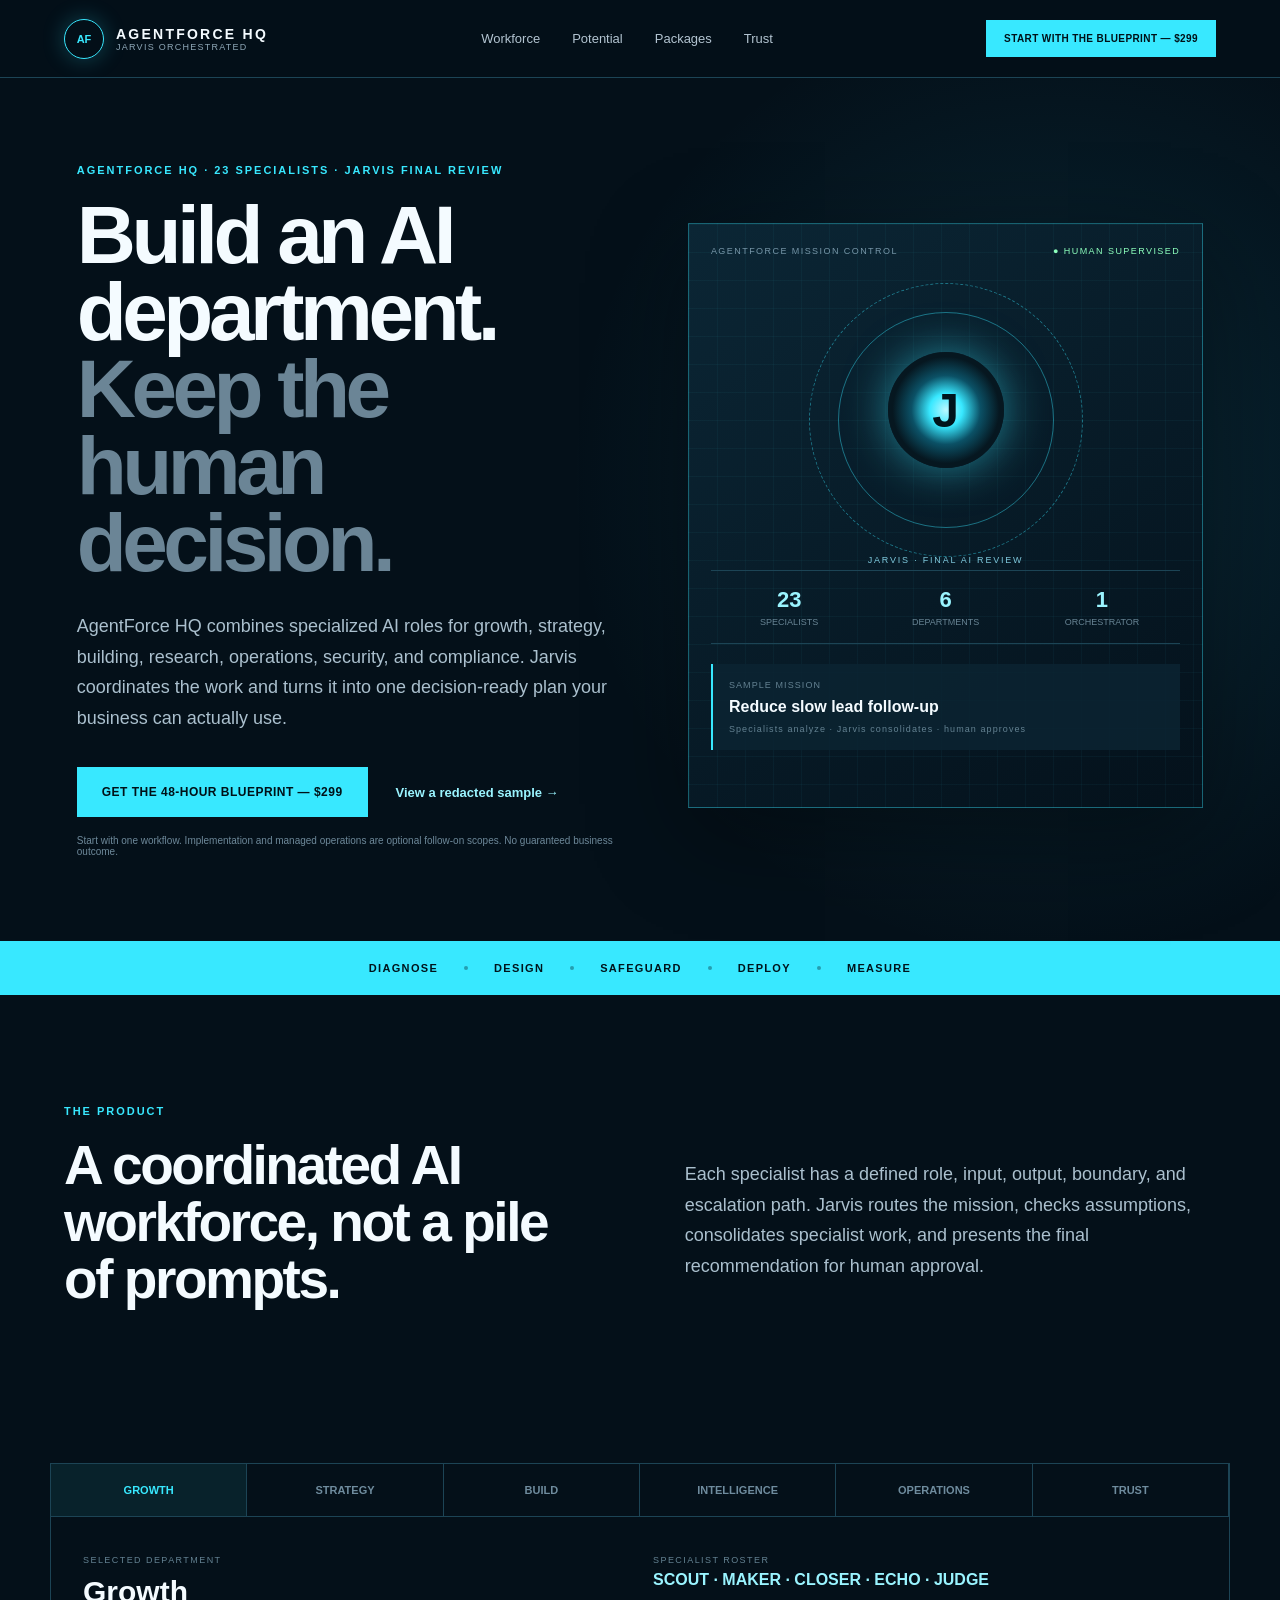
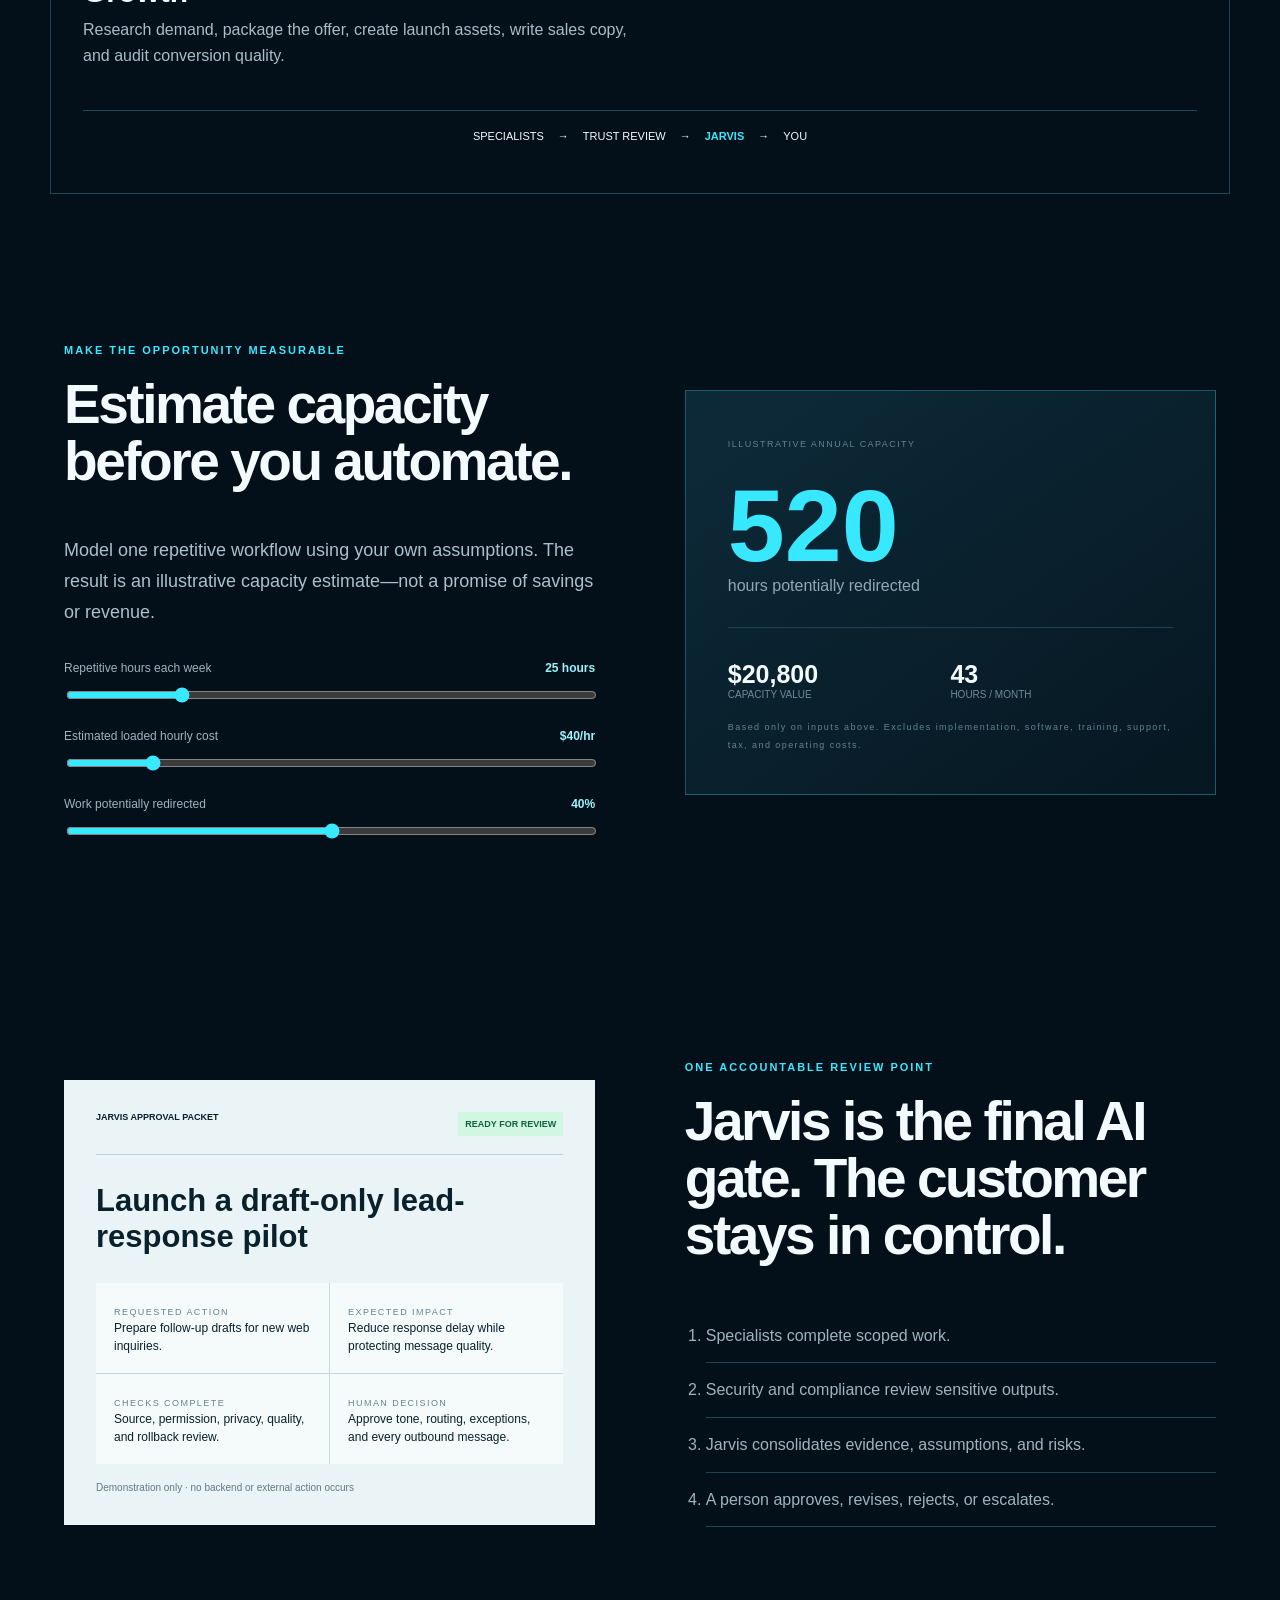
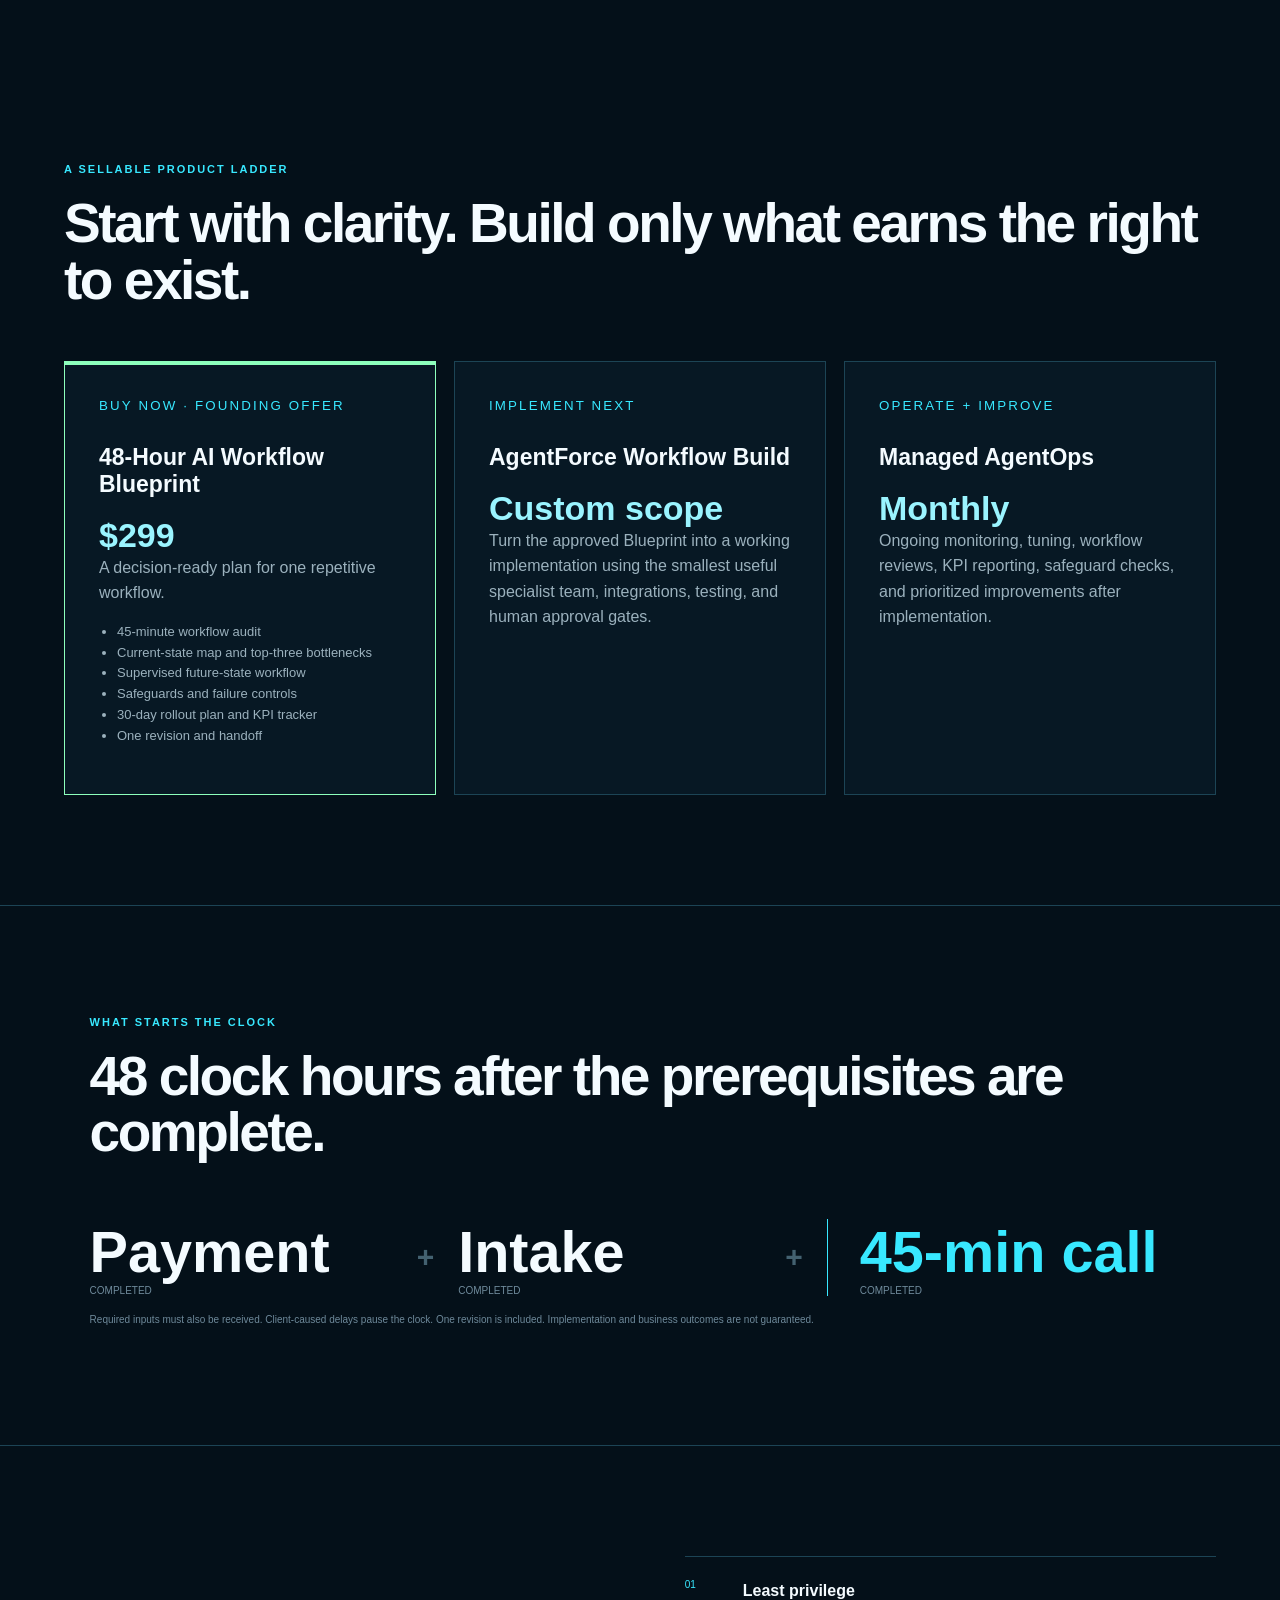
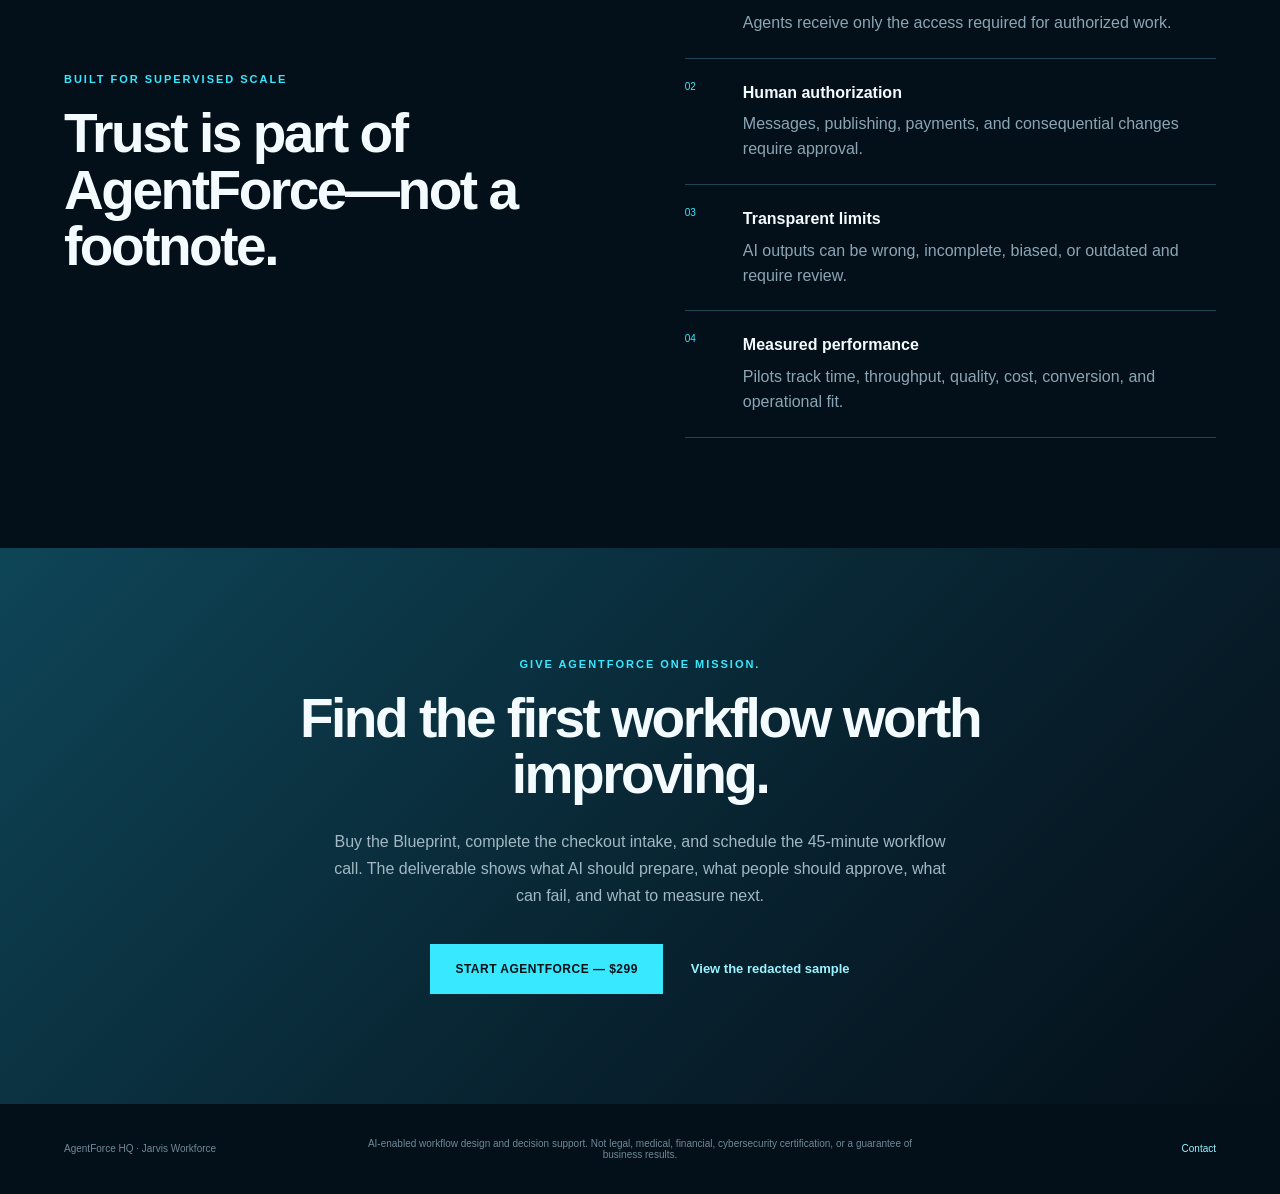
==== commit fe88ad7d: "Reposition Jarvis Workforce as sellable AgentForce HQ product" ====
--- a/index.html
+++ b/index.html
@@ -3,8 +3,8 @@
 <head>
   <meta charset="utf-8">
   <meta name="viewport" content="width=device-width, initial-scale=1">
-  <title>48-Hour AI Workflow Blueprint — Jarvis Workforce HQ</title>
-  <meta name="description" content="Turn one repetitive business process into a supervised, decision-ready AI workflow plan in 48 hours.">
+  <title>AgentForce HQ — Jarvis-Orchestrated AI Workforce</title>
+  <meta name="description" content="AgentForce HQ turns one repetitive business workflow into a supervised, decision-ready AI workforce plan in 48 hours.">
   <meta name="referrer" content="strict-origin-when-cross-origin">
   <meta http-equiv="Content-Security-Policy" content="default-src 'self'; script-src 'self'; style-src 'self'; img-src 'self' data:; font-src 'self'; connect-src 'none'; object-src 'none'; base-uri 'self'; form-action 'none'; upgrade-insecure-requests">
   <meta http-equiv="Permissions-Policy" content="camera=(), microphone=(), geolocation=(), payment=(), usb=()">
@@ -13,66 +13,67 @@
 </head>
 <body>
   <header class="nav">
-    <a class="brand" href="#top" aria-label="Jarvis Workforce HQ home">
-      <span class="brand-mark">J</span>
-      <span><strong>JARVIS</strong><small>WORKFORCE HQ</small></span>
+    <a class="brand" href="#top" aria-label="AgentForce HQ home">
+      <span class="brand-mark">AF</span>
+      <span><strong>AGENTFORCE HQ</strong><small>JARVIS ORCHESTRATED</small></span>
     </a>
     <nav aria-label="Primary navigation">
-      <a href="#system">System</a>
+      <a href="#system">Workforce</a>
       <a href="#potential">Potential</a>
-      <a href="#offers">Offer</a>
+      <a href="#offers">Packages</a>
       <a href="#trust">Trust</a>
     </nav>
-    <a class="button button-small" href="https://book.stripe.com/dRm6oB0ftgVq1001zr48003">Get my Blueprint — $299</a>
+    <a class="button button-small" href="https://book.stripe.com/dRm6oB0ftgVq1001zr48003">Start with the Blueprint — $299</a>
   </header>
 
   <main id="top">
     <section class="hero">
       <div>
-        <p class="eyebrow">One workflow · one clear plan · human-approved execution</p>
-        <h1>Find the workflow slowing you down. <span>Get the AI plan in 48 hours.</span></h1>
-        <p class="lead">Jarvis Workforce HQ maps one repetitive process, shows what AI can prepare, defines where a person must approve, and gives you a practical 30-day roadmap.</p>
+        <p class="eyebrow">AgentForce HQ · 23 specialists · Jarvis final review</p>
+        <h1>Build an AI department. <span>Keep the human decision.</span></h1>
+        <p class="lead">AgentForce HQ combines specialized AI roles for growth, strategy, building, research, operations, security, and compliance. Jarvis coordinates the work and turns it into one decision-ready plan your business can actually use.</p>
         <div class="actions">
-          <a class="button" href="https://book.stripe.com/dRm6oB0ftgVq1001zr48003">Get my Blueprint — $299</a>
+          <a class="button" href="https://book.stripe.com/dRm6oB0ftgVq1001zr48003">Get the 48-Hour Blueprint — $299</a>
           <a class="text-link" href="./sample-blueprint.html">View a redacted sample →</a>
         </div>
-        <p class="micro">Founding rate for the first 10 completed purchases. Implementation is optional and quoted separately. No outcome guarantee.</p>
+        <p class="micro">Start with one workflow. Implementation and managed operations are optional follow-on scopes. No guaranteed business outcome.</p>
       </div>
       <div class="command">
-        <div class="command-head"><span>JARVIS MISSION CONTROL</span><span class="online">● SUPERVISED</span></div>
-        <div class="core-wrap"><div class="orbit one"></div><div class="orbit two"></div><div class="core">J</div><small>FINAL AI REVIEW</small></div>
-        <div class="stats"><div><b>20</b><span>specialists</span></div><div><b>6</b><span>departments</span></div><div><b>1</b><span>approval gate</span></div></div>
-        <div class="mission"><small>SAMPLE MISSION</small><strong>Improve slow lead follow-up</strong><span>Draft prepared · awaiting human approval</span></div>
+        <div class="command-head"><span>AGENTFORCE MISSION CONTROL</span><span class="online">● HUMAN SUPERVISED</span></div>
+        <div class="core-wrap"><div class="orbit one"></div><div class="orbit two"></div><div class="core">J</div><small>JARVIS · FINAL AI REVIEW</small></div>
+        <div class="stats"><div><b>23</b><span>specialists</span></div><div><b>6</b><span>departments</span></div><div><b>1</b><span>orchestrator</span></div></div>
+        <div class="mission"><small>SAMPLE MISSION</small><strong>Reduce slow lead follow-up</strong><span>Specialists analyze · Jarvis consolidates · human approves</span></div>
       </div>
     </section>
 
-    <div class="method"><span>Map the work</span><i></i><span>Find the friction</span><i></i><span>Set safeguards</span><i></i><span>Plan the pilot</span><i></i><span>Measure the result</span></div>
+    <div class="method"><span>Diagnose</span><i></i><span>Design</span><i></i><span>Safeguard</span><i></i><span>Deploy</span><i></i><span>Measure</span></div>
 
     <section class="section intro" id="system">
-      <div><p class="eyebrow">The operating model</p><h2>Specialists do the analysis. Jarvis makes it decision-ready.</h2></div>
-      <p class="lead">This is not a prompt pack. Each specialist has a role, input, output, boundary, and escalation path. Jarvis coordinates the work, checks assumptions and risks, and prepares the exact decision for your approval.</p>
+      <div><p class="eyebrow">The product</p><h2>A coordinated AI workforce, not a pile of prompts.</h2></div>
+      <p class="lead">Each specialist has a defined role, input, output, boundary, and escalation path. Jarvis routes the mission, checks assumptions, consolidates specialist work, and presents the final recommendation for human approval.</p>
     </section>
 
-    <section class="console" aria-label="Agent departments">
+    <section class="console" aria-label="AgentForce departments">
       <div class="tabs" role="tablist">
         <button class="active" data-team="growth" role="tab" aria-selected="true">Growth</button>
+        <button data-team="strategy" role="tab" aria-selected="false">Strategy</button>
         <button data-team="build" role="tab" aria-selected="false">Build</button>
-        <button data-team="models" role="tab" aria-selected="false">Language + Research</button>
+        <button data-team="models" role="tab" aria-selected="false">Intelligence</button>
         <button data-team="ops" role="tab" aria-selected="false">Operations</button>
         <button data-team="trust" role="tab" aria-selected="false">Trust</button>
       </div>
       <div class="team-panel" role="tabpanel">
-        <div><small>SELECTED DEPARTMENT</small><h3 id="team-title">Growth</h3><p id="team-outcome">Sharper offers, campaigns, research, and launch plans.</p></div>
-        <div><small>SPECIALIST ROSTER</small><p class="agents" id="team-agents">MARK · DUSTIN · PAM · JIM</p></div>
+        <div><small>SELECTED DEPARTMENT</small><h3 id="team-title">Growth</h3><p id="team-outcome">Research demand, package the offer, create launch assets, write sales copy, and audit conversion quality.</p></div>
+        <div><small>SPECIALIST ROSTER</small><p class="agents" id="team-agents">SCOUT · MAKER · CLOSER · ECHO · JUDGE</p></div>
         <div class="route"><span>Specialists</span><b>→</b><span>Trust review</span><b>→</b><span class="cyan">Jarvis</span><b>→</b><span>You</span></div>
       </div>
     </section>
 
     <section class="section calculator" id="potential">
       <div>
-        <p class="eyebrow">Make the potential measurable</p>
+        <p class="eyebrow">Make the opportunity measurable</p>
         <h2>Estimate capacity before you automate.</h2>
-        <p class="lead">Model one repetitive workflow. The result is an illustrative capacity estimate—not a guarantee of savings or revenue.</p>
+        <p class="lead">Model one repetitive workflow using your own assumptions. The result is an illustrative capacity estimate—not a promise of savings or revenue.</p>
         <div class="inputs">
           <label>Repetitive hours each week <strong id="hours-value">25 hours</strong><input id="hours" type="range" min="5" max="100" value="25"></label>
           <label>Estimated loaded hourly cost <strong id="cost-value">$40/hr</strong><input id="cost" type="range" min="20" max="150" step="5" value="40"></label>
@@ -101,46 +102,46 @@
         </div>
         <p class="demo">Demonstration only · no backend or external action occurs</p>
       </div>
-      <div><p class="eyebrow">One accountable review point</p><h2>Jarvis is the final AI gate. You stay in control.</h2><ol><li>Specialists complete scoped work.</li><li>Security and compliance review sensitive outputs.</li><li>Jarvis consolidates evidence, assumptions, and risks.</li><li>You approve, revise, reject, or escalate.</li></ol></div>
+      <div><p class="eyebrow">One accountable review point</p><h2>Jarvis is the final AI gate. The customer stays in control.</h2><ol><li>Specialists complete scoped work.</li><li>Security and compliance review sensitive outputs.</li><li>Jarvis consolidates evidence, assumptions, and risks.</li><li>A person approves, revises, rejects, or escalates.</li></ol></div>
     </section>
 
     <section class="section" id="offers">
-      <p class="eyebrow">A bounded first step</p>
-      <h2>Know what to build before you pay to build it.</h2>
+      <p class="eyebrow">A sellable product ladder</p>
+      <h2>Start with clarity. Build only what earns the right to exist.</h2>
       <div class="offer-grid">
-        <article class="featured"><small>FOUNDING OFFER</small><h3>48-Hour AI Workflow Blueprint</h3><strong>$299</strong><p>Workflow map, AI opportunity brief, recommended stack, 30-day implementation roadmap, and one revision.</p></article>
-        <article><small>INCLUDED</small><h3>Clear safeguards</h3><strong>Human-first</strong><p>Approval points, exception paths, access boundaries, pilot metrics, and rollback criteria.</p></article>
-        <article><small>SEPARATE SCOPE</small><h3>Optional implementation</h3><strong>Quoted later</strong><p>Integrations, software, ongoing operations, and implementation are not included in the Blueprint.</p></article>
+        <article class="featured"><small>BUY NOW · FOUNDING OFFER</small><h3>48-Hour AI Workflow Blueprint</h3><strong>$299</strong><p>A decision-ready plan for one repetitive workflow.</p><ul><li>45-minute workflow audit</li><li>Current-state map and top-three bottlenecks</li><li>Supervised future-state workflow</li><li>Safeguards and failure controls</li><li>30-day rollout plan and KPI tracker</li><li>One revision and handoff</li></ul></article>
+        <article><small>IMPLEMENT NEXT</small><h3>AgentForce Workflow Build</h3><strong>Custom scope</strong><p>Turn the approved Blueprint into a working implementation using the smallest useful specialist team, integrations, testing, and human approval gates.</p></article>
+        <article><small>OPERATE + IMPROVE</small><h3>Managed AgentOps</h3><strong>Monthly</strong><p>Ongoing monitoring, tuning, workflow reviews, KPI reporting, safeguard checks, and prioritized improvements after implementation.</p></article>
       </div>
     </section>
 
     <section class="scenario">
       <div><p class="eyebrow">What starts the clock</p><h2>48 clock hours after the prerequisites are complete.</h2></div>
       <div class="math"><div><strong>Payment</strong><span>completed</span></div><b>+</b><div><strong>Intake</strong><span>completed</span></div><b>+</b><div><strong>45-min call</strong><span>completed</span></div></div>
-      <p class="micro">Required inputs must also be received. Client-caused delays pause the clock. One revision is included; implementation and business outcomes are not guaranteed.</p>
+      <p class="micro">Required inputs must also be received. Client-caused delays pause the clock. One revision is included. Implementation and business outcomes are not guaranteed.</p>
     </section>
 
     <section class="section trust" id="trust">
-      <div><p class="eyebrow">Built for supervised scale</p><h2>Trust is part of the product—not a footnote.</h2></div>
+      <div><p class="eyebrow">Built for supervised scale</p><h2>Trust is part of AgentForce—not a footnote.</h2></div>
       <div class="trust-list">
         <div><span>01</span><p><b>Least privilege</b>Agents receive only the access required for authorized work.</p></div>
         <div><span>02</span><p><b>Human authorization</b>Messages, publishing, payments, and consequential changes require approval.</p></div>
         <div><span>03</span><p><b>Transparent limits</b>AI outputs can be wrong, incomplete, biased, or outdated and require review.</p></div>
-        <div><span>04</span><p><b>Measured performance</b>Pilots track time, throughput, quality, cost, conversion, and renewal intent.</p></div>
+        <div><span>04</span><p><b>Measured performance</b>Pilots track time, throughput, quality, cost, conversion, and operational fit.</p></div>
       </div>
     </section>
 
     <section class="cta">
-      <p class="eyebrow">Give Jarvis one mission.</p>
+      <p class="eyebrow">Give AgentForce one mission.</p>
       <h2>Find the first workflow worth improving.</h2>
-      <p>Buy the Blueprint, complete the checkout intake, and schedule the 45-minute workflow call. We email scheduling steps within one business day.</p>
+      <p>Buy the Blueprint, complete the checkout intake, and schedule the 45-minute workflow call. The deliverable shows what AI should prepare, what people should approve, what can fail, and what to measure next.</p>
       <div class="actions center">
-        <a class="button" href="https://book.stripe.com/dRm6oB0ftgVq1001zr48003">Get my Blueprint — $299</a>
+        <a class="button" href="https://book.stripe.com/dRm6oB0ftgVq1001zr48003">Start AgentForce — $299</a>
         <a class="text-link" href="./sample-blueprint.html">View the redacted sample</a>
       </div>
     </section>
   </main>
 
-  <footer><span>Jarvis Workforce HQ</span><p>AI-enabled decision support. Not legal, medical, financial, cybersecurity certification, or a guarantee of business results.</p><a href="mailto:darnley.weekes@gmail.com">Contact</a></footer>
+  <footer><span>AgentForce HQ · Jarvis Workforce</span><p>AI-enabled workflow design and decision support. Not legal, medical, financial, cybersecurity certification, or a guarantee of business results.</p><a href="mailto:darnley.weekes@gmail.com">Contact</a></footer>
 </body>
 </html>
--- a/styles.css
+++ b/styles.css
@@ -1 +1 @@
-:root{--bg:#041019;--panel:#0a202e;--panel2:#0e2a39;--white:#f4fbff;--muted:#8ea7b7;--dim:#506b7b;--cyan:#38e8ff;--cyan2:#9af4ff;--green:#8dffbc;--line:#1c4455}*{box-sizing:border-box}html{scroll-behavior:smooth}body{margin:0;background:radial-gradient(circle at 82% 8%,rgba(35,176,216,.15),transparent 30rem),var(--bg);color:var(--white);font-family:Arial,Helvetica,sans-serif}a{color:inherit;text-decoration:none}.nav{height:78px;display:flex;align-items:center;justify-content:space-between;padding:0 5vw;border-bottom:1px solid var(--line);background:rgba(4,16,25,.9);position:sticky;top:0;z-index:10;backdrop-filter:blur(14px)}.brand{display:flex;align-items:center;gap:12px}.brand>span:last-child{display:flex;flex-direction:column}.brand strong{letter-spacing:.22em;font-size:15px}.brand small{color:var(--muted);font-size:9px;letter-spacing:.18em}.brand-mark{width:40px;height:40px;border:1px solid var(--cyan);border-radius:50%;display:grid;place-items:center;color:var(--cyan);font-weight:900;box-shadow:0 0 22px rgba(56,232,255,.25)}nav{display:flex;gap:32px}nav a{font-size:13px;color:#b3c4d1}.button{display:inline-flex;justify-content:center;background:var(--cyan);color:#001118;padding:17px 24px;border:1px solid var(--cyan);font-size:12px;font-weight:900;letter-spacing:.04em;text-transform:uppercase}.button-small{padding:12px 17px;font-size:10px}.hero{min-height:760px;display:grid;grid-template-columns:1.03fr .97fr;gap:5vw;align-items:center;padding:86px 6vw 74px}.eyebrow{color:var(--cyan);font-size:11px;font-weight:900;letter-spacing:.18em;text-transform:uppercase;margin:0 0 20px}h1,h2,h3,p{margin-top:0}h1{font-size:clamp(52px,6.4vw,92px);line-height:.94;letter-spacing:-.055em;margin-bottom:30px}h1 span{display:block;color:#6b8596}.lead{font-size:18px;line-height:1.7;color:#abc0ce;max-width:700px}.actions{display:flex;gap:28px;align-items:center;margin-top:34px}.text-link{color:var(--cyan2);font-size:13px;font-weight:800}.micro{font-size:10px;color:#6e899a;margin-top:18px}.command{min-height:585px;padding:22px;border:1px solid rgba(56,232,255,.36);background:linear-gradient(rgba(56,232,255,.04) 1px,transparent 1px),linear-gradient(90deg,rgba(56,232,255,.04) 1px,transparent 1px),linear-gradient(145deg,#0b2635,#04111b);background-size:28px 28px,28px 28px,auto;box-shadow:0 28px 90px rgba(0,0,0,.35)}.command-head{display:flex;justify-content:space-between;color:#7796a8;font-size:9px;letter-spacing:.16em}.online{color:var(--green)}.core-wrap{height:300px;width:300px;margin:14px auto 0;position:relative}.core{position:absolute;top:82px;left:92px;width:116px;height:116px;border-radius:50%;display:grid;place-items:center;background:radial-gradient(circle,#baf8ff 0,#38e8ff 20%,#0b5166 42%,#061720 65%);box-shadow:0 0 44px rgba(56,232,255,.52);color:#00141c;font-size:48px;font-weight:900}.orbit{position:absolute;border:1px solid rgba(56,232,255,.42);border-radius:50%;inset:42px}.orbit.two{inset:13px;border-style:dashed;transform:rotate(48deg)}.core-wrap small{position:absolute;bottom:5px;width:100%;text-align:center;color:#7fc8dc;font-size:9px;letter-spacing:.2em}.stats{display:grid;grid-template-columns:repeat(3,1fr);padding:16px 0;border-block:1px solid var(--line)}.stats div{display:flex;flex-direction:column;text-align:center}.stats b{color:var(--cyan2);font-size:22px}.stats span{color:#688494;font-size:9px;text-transform:uppercase;margin-top:4px}.mission{display:flex;flex-direction:column;gap:8px;margin-top:20px;padding:16px;border-left:2px solid var(--cyan);background:rgba(11,36,50,.85)}.mission small,.mission span{color:#648292;font-size:9px;letter-spacing:.12em}.method{min-height:54px;display:flex;align-items:center;justify-content:center;background:var(--cyan);color:#00141c;font-size:11px;font-weight:900;letter-spacing:.12em;text-transform:uppercase}.method i{width:4px;height:4px;border-radius:50%;background:rgba(0,20,28,.35);margin:0 26px}.section{max-width:1320px;margin:auto;padding:110px 5vw}.intro,.calculator,.review,.trust{display:grid;grid-template-columns:1fr 1fr;gap:7vw;align-items:center}h2{font-size:clamp(38px,4.3vw,66px);line-height:1.03;letter-spacing:-.045em}.console{max-width:1180px;margin:0 auto 40px;border:1px solid var(--line)}.tabs{display:grid;grid-template-columns:repeat(5,1fr);border-bottom:1px solid var(--line)}.tabs button{border:0;border-right:1px solid var(--line);padding:20px 10px;background:transparent;color:#6f8c9e;font-size:11px;font-weight:900;text-transform:uppercase;cursor:pointer}.tabs button.active{color:var(--cyan);background:rgba(56,232,255,.08)}.team-panel{display:grid;grid-template-columns:1fr 1fr;gap:26px;padding:32px}.team-panel small,.impact small,.packet small{color:#648292;font-size:9px;letter-spacing:.16em}.team-panel h3{font-size:30px;margin:8px 0}.team-panel p{color:#a8bdc9;line-height:1.6}.agents{color:var(--cyan2)!important;font-weight:900}.route{grid-column:1/-1;display:flex;align-items:center;justify-content:center;gap:14px;padding:19px;border-top:1px solid var(--line);text-transform:uppercase;font-size:11px}.cyan{color:var(--cyan);font-weight:900}.inputs{display:grid;gap:24px;margin-top:34px}.inputs label{display:grid;grid-template-columns:1fr 100px;gap:10px;color:#9db3c0;font-size:12px}.inputs strong{text-align:right;color:var(--cyan2)}.inputs input{grid-column:1/-1;width:100%;accent-color:var(--cyan)}.impact{padding:42px;background:linear-gradient(145deg,#0d2a39,#061721);border:1px solid rgba(56,232,255,.3)}.impact>strong{display:block;color:var(--cyan);font-size:clamp(72px,8vw,116px);line-height:1;margin-top:24px}.impact>span{color:#91a8b6}.impact hr{border:0;border-top:1px solid var(--line);margin:32px 0}.impact>div{display:grid;grid-template-columns:1fr 1fr}.impact p{display:flex;flex-direction:column}.impact p b{font-size:25px}.impact p span{font-size:10px;color:#6f8b9a;text-transform:uppercase}.packet{padding:32px;background:#eaf3f6;color:#09212d}.packet-head{display:flex;justify-content:space-between;padding-bottom:18px;border-bottom:1px solid #bdd1d9;font-size:9px;font-weight:900}.packet-head span:last-child{background:#d2f7e0;color:#12633b;padding:7px}.packet h3{font-size:31px;margin:28px 0}.packet-grid{display:grid;grid-template-columns:1fr 1fr;gap:1px;background:#c7d9e0}.packet-grid div{background:#f5fafb;padding:18px}.packet-grid p{font-size:12px;line-height:1.5;margin-bottom:0}.demo{font-size:10px;color:#5f7a87;margin:18px 0 0}.review ol{color:#9fb4c0;line-height:1.6;padding-left:21px}.review li{padding:14px 0;border-bottom:1px solid var(--line)}.offer-grid{display:grid;grid-template-columns:repeat(3,1fr);gap:18px;margin-top:52px}.offer-grid article{min-height:330px;padding:34px;background:rgba(8,27,40,.75);border:1px solid var(--line)}.offer-grid article.featured{border-color:var(--green);box-shadow:inset 0 3px var(--green)}.offer-grid small{color:var(--cyan);letter-spacing:.16em}.offer-grid h3{font-size:23px;margin:30px 0 18px}.offer-grid strong{display:block;font-size:34px;color:var(--cyan2)}.offer-grid p{color:#9bb1bd;line-height:1.6}.scenario{padding:110px 7vw;border-block:1px solid var(--line)}.scenario>div:first-child,.scenario>.micro,.math{max-width:1200px;margin-left:auto;margin-right:auto}.math{display:grid;grid-template-columns:1fr auto 1fr auto 1.2fr;gap:24px;align-items:center;margin-top:58px}.math div{display:flex;flex-direction:column}.math strong{font-size:clamp(36px,4.5vw,66px)}.math span{color:#6f8a9b;font-size:10px;text-transform:uppercase}.math b{color:#436170;font-size:30px}.math div:last-child{border-left:1px solid var(--cyan);padding-left:32px}.math div:last-child strong{color:var(--cyan)}.trust-list{border-top:1px solid var(--line)}.trust-list div{display:grid;grid-template-columns:40px 1fr;gap:18px;padding:22px 0;border-bottom:1px solid var(--line)}.trust-list span{color:var(--cyan);font-size:10px}.trust-list p{margin:0;color:#8ca5b4;line-height:1.55}.trust-list b{display:block;color:var(--white);margin-bottom:7px}.cta{text-align:center;padding:110px 7vw;background:linear-gradient(135deg,#0e4557,#08212e 60%,#041019)}.cta h2{max-width:860px;margin:auto}.cta>p:not(.eyebrow){max-width:640px;margin:25px auto;color:#a2b8c4;line-height:1.7}.center{justify-content:center}footer{display:grid;grid-template-columns:1fr 2fr 1fr;align-items:center;gap:25px;padding:34px 5vw;color:#6f8998;font-size:10px}footer p{text-align:center;margin:0}footer a{text-align:right;color:var(--cyan2)}@media(max-width:980px){nav{display:none}.hero,.intro,.calculator,.review,.trust{grid-template-columns:1fr}.offer-grid{grid-template-columns:1fr}.tabs{grid-template-columns:repeat(3,1fr)}.math{grid-template-columns:1fr}.math>b{display:none}.math div:last-child{border-left:0;border-top:1px solid var(--cyan);padding:22px 0 0}}@media(max-width:640px){.nav{padding:0 18px}.nav>.button{display:none}.hero{padding:70px 22px}.hero h1{font-size:50px}.actions{align-items:stretch;flex-direction:column}.method{align-items:flex-start;flex-direction:column;gap:8px;padding:16px 22px}.method i{display:none}.section{padding:82px 22px}.console{margin:0 14px}.tabs{grid-template-columns:1fr 1fr}.team-panel{grid-template-columns:1fr;padding:22px}.route{grid-column:auto;align-items:flex-start;flex-direction:column}.packet-grid{grid-template-columns:1fr}.impact{padding:28px}footer{grid-template-columns:1fr;text-align:center}footer a{text-align:center}}
+:root{--bg:#041019;--panel:#0a202e;--panel2:#0e2a39;--white:#f4fbff;--muted:#8ea7b7;--dim:#506b7b;--cyan:#38e8ff;--cyan2:#9af4ff;--green:#8dffbc;--line:#1c4455}*{box-sizing:border-box}html{scroll-behavior:smooth}body{margin:0;background:radial-gradient(circle at 82% 8%,rgba(35,176,216,.15),transparent 30rem),var(--bg);color:var(--white);font-family:Arial,Helvetica,sans-serif}a{color:inherit;text-decoration:none}.nav{height:78px;display:flex;align-items:center;justify-content:space-between;padding:0 5vw;border-bottom:1px solid var(--line);background:rgba(4,16,25,.9);position:sticky;top:0;z-index:10;backdrop-filter:blur(14px)}.brand{display:flex;align-items:center;gap:12px}.brand>span:last-child{display:flex;flex-direction:column}.brand strong{letter-spacing:.16em;font-size:14px}.brand small{color:var(--muted);font-size:9px;letter-spacing:.14em}.brand-mark{width:40px;height:40px;border:1px solid var(--cyan);border-radius:50%;display:grid;place-items:center;color:var(--cyan);font-weight:900;font-size:11px;box-shadow:0 0 22px rgba(56,232,255,.25)}nav{display:flex;gap:32px}nav a{font-size:13px;color:#b3c4d1}.button{display:inline-flex;justify-content:center;background:var(--cyan);color:#001118;padding:17px 24px;border:1px solid var(--cyan);font-size:12px;font-weight:900;letter-spacing:.04em;text-transform:uppercase}.button-small{padding:12px 17px;font-size:10px}.hero{min-height:760px;display:grid;grid-template-columns:1.03fr .97fr;gap:5vw;align-items:center;padding:86px 6vw 74px}.eyebrow{color:var(--cyan);font-size:11px;font-weight:900;letter-spacing:.18em;text-transform:uppercase;margin:0 0 20px}h1,h2,h3,p{margin-top:0}h1{font-size:clamp(52px,6.4vw,92px);line-height:.94;letter-spacing:-.055em;margin-bottom:30px}h1 span{display:block;color:#6b8596}.lead{font-size:18px;line-height:1.7;color:#abc0ce;max-width:700px}.actions{display:flex;gap:28px;align-items:center;margin-top:34px}.text-link{color:var(--cyan2);font-size:13px;font-weight:800}.micro{font-size:10px;color:#6e899a;margin-top:18px}.command{min-height:585px;padding:22px;border:1px solid rgba(56,232,255,.36);background:linear-gradient(rgba(56,232,255,.04) 1px,transparent 1px),linear-gradient(90deg,rgba(56,232,255,.04) 1px,transparent 1px),linear-gradient(145deg,#0b2635,#04111b);background-size:28px 28px,28px 28px,auto;box-shadow:0 28px 90px rgba(0,0,0,.35)}.command-head{display:flex;justify-content:space-between;color:#7796a8;font-size:9px;letter-spacing:.16em}.online{color:var(--green)}.core-wrap{height:300px;width:300px;margin:14px auto 0;position:relative}.core{position:absolute;top:82px;left:92px;width:116px;height:116px;border-radius:50%;display:grid;place-items:center;background:radial-gradient(circle,#baf8ff 0,#38e8ff 20%,#0b5166 42%,#061720 65%);box-shadow:0 0 44px rgba(56,232,255,.52);color:#00141c;font-size:48px;font-weight:900}.orbit{position:absolute;border:1px solid rgba(56,232,255,.42);border-radius:50%;inset:42px}.orbit.two{inset:13px;border-style:dashed;transform:rotate(48deg)}.core-wrap small{position:absolute;bottom:5px;width:100%;text-align:center;color:#7fc8dc;font-size:9px;letter-spacing:.2em}.stats{display:grid;grid-template-columns:repeat(3,1fr);padding:16px 0;border-block:1px solid var(--line)}.stats div{display:flex;flex-direction:column;text-align:center}.stats b{color:var(--cyan2);font-size:22px}.stats span{color:#688494;font-size:9px;text-transform:uppercase;margin-top:4px}.mission{display:flex;flex-direction:column;gap:8px;margin-top:20px;padding:16px;border-left:2px solid var(--cyan);background:rgba(11,36,50,.85)}.mission small,.mission span{color:#648292;font-size:9px;letter-spacing:.12em}.method{min-height:54px;display:flex;align-items:center;justify-content:center;background:var(--cyan);color:#00141c;font-size:11px;font-weight:900;letter-spacing:.12em;text-transform:uppercase}.method i{width:4px;height:4px;border-radius:50%;background:rgba(0,20,28,.35);margin:0 26px}.section{max-width:1320px;margin:auto;padding:110px 5vw}.intro,.calculator,.review,.trust{display:grid;grid-template-columns:1fr 1fr;gap:7vw;align-items:center}h2{font-size:clamp(38px,4.3vw,66px);line-height:1.03;letter-spacing:-.045em}.console{max-width:1180px;margin:0 auto 40px;border:1px solid var(--line)}.tabs{display:grid;grid-template-columns:repeat(6,1fr);border-bottom:1px solid var(--line)}.tabs button{border:0;border-right:1px solid var(--line);padding:20px 10px;background:transparent;color:#6f8c9e;font-size:11px;font-weight:900;text-transform:uppercase;cursor:pointer}.tabs button.active{color:var(--cyan);background:rgba(56,232,255,.08)}.team-panel{display:grid;grid-template-columns:1fr 1fr;gap:26px;padding:32px}.team-panel small,.impact small,.packet small{color:#648292;font-size:9px;letter-spacing:.16em}.team-panel h3{font-size:30px;margin:8px 0}.team-panel p{color:#a8bdc9;line-height:1.6}.agents{color:var(--cyan2)!important;font-weight:900}.route{grid-column:1/-1;display:flex;align-items:center;justify-content:center;gap:14px;padding:19px;border-top:1px solid var(--line);text-transform:uppercase;font-size:11px}.cyan{color:var(--cyan);font-weight:900}.inputs{display:grid;gap:24px;margin-top:34px}.inputs label{display:grid;grid-template-columns:1fr 100px;gap:10px;color:#9db3c0;font-size:12px}.inputs strong{text-align:right;color:var(--cyan2)}.inputs input{grid-column:1/-1;width:100%;accent-color:var(--cyan)}.impact{padding:42px;background:linear-gradient(145deg,#0d2a39,#061721);border:1px solid rgba(56,232,255,.3)}.impact>strong{display:block;color:var(--cyan);font-size:clamp(72px,8vw,116px);line-height:1;margin-top:24px}.impact>span{color:#91a8b6}.impact hr{border:0;border-top:1px solid var(--line);margin:32px 0}.impact>div{display:grid;grid-template-columns:1fr 1fr}.impact p{display:flex;flex-direction:column}.impact p b{font-size:25px}.impact p span{font-size:10px;color:#6f8b9a;text-transform:uppercase}.packet{padding:32px;background:#eaf3f6;color:#09212d}.packet-head{display:flex;justify-content:space-between;padding-bottom:18px;border-bottom:1px solid #bdd1d9;font-size:9px;font-weight:900}.packet-head span:last-child{background:#d2f7e0;color:#12633b;padding:7px}.packet h3{font-size:31px;margin:28px 0}.packet-grid{display:grid;grid-template-columns:1fr 1fr;gap:1px;background:#c7d9e0}.packet-grid div{background:#f5fafb;padding:18px}.packet-grid p{font-size:12px;line-height:1.5;margin-bottom:0}.demo{font-size:10px;color:#5f7a87;margin:18px 0 0}.review ol{color:#9fb4c0;line-height:1.6;padding-left:21px}.review li{padding:14px 0;border-bottom:1px solid var(--line)}.offer-grid{display:grid;grid-template-columns:repeat(3,1fr);gap:18px;margin-top:52px}.offer-grid article{min-height:330px;padding:34px;background:rgba(8,27,40,.75);border:1px solid var(--line)}.offer-grid article.featured{border-color:var(--green);box-shadow:inset 0 3px var(--green)}.offer-grid small{color:var(--cyan);letter-spacing:.16em}.offer-grid h3{font-size:23px;margin:30px 0 18px}.offer-grid strong{display:block;font-size:34px;color:var(--cyan2)}.offer-grid p{color:#9bb1bd;line-height:1.6}.offer-grid ul{padding-left:18px;color:#9bb1bd;line-height:1.6;font-size:13px}.scenario{padding:110px 7vw;border-block:1px solid var(--line)}.scenario>div:first-child,.scenario>.micro,.math{max-width:1200px;margin-left:auto;margin-right:auto}.math{display:grid;grid-template-columns:1fr auto 1fr auto 1.2fr;gap:24px;align-items:center;margin-top:58px}.math div{display:flex;flex-direction:column}.math strong{font-size:clamp(36px,4.5vw,66px)}.math span{color:#6f8a9b;font-size:10px;text-transform:uppercase}.math b{color:#436170;font-size:30px}.math div:last-child{border-left:1px solid var(--cyan);padding-left:32px}.math div:last-child strong{color:var(--cyan)}.trust-list{border-top:1px solid var(--line)}.trust-list div{display:grid;grid-template-columns:40px 1fr;gap:18px;padding:22px 0;border-bottom:1px solid var(--line)}.trust-list span{color:var(--cyan);font-size:10px}.trust-list p{margin:0;color:#8ca5b4;line-height:1.55}.trust-list b{display:block;color:var(--white);margin-bottom:7px}.cta{text-align:center;padding:110px 7vw;background:linear-gradient(135deg,#0e4557,#08212e 60%,#041019)}.cta h2{max-width:860px;margin:auto}.cta>p:not(.eyebrow){max-width:640px;margin:25px auto;color:#a2b8c4;line-height:1.7}.center{justify-content:center}footer{display:grid;grid-template-columns:1fr 2fr 1fr;align-items:center;gap:25px;padding:34px 5vw;color:#6f8998;font-size:10px}footer p{text-align:center;margin:0}footer a{text-align:right;color:var(--cyan2)}@media(max-width:980px){nav{display:none}.hero,.intro,.calculator,.review,.trust{grid-template-columns:1fr}.offer-grid{grid-template-columns:1fr}.tabs{grid-template-columns:repeat(3,1fr)}.math{grid-template-columns:1fr}.math>b{display:none}.math div:last-child{border-left:0;border-top:1px solid var(--cyan);padding:22px 0 0}}@media(max-width:640px){.nav{padding:0 18px}.nav>.button{display:none}.hero{padding:70px 22px}.hero h1{font-size:50px}.actions{align-items:stretch;flex-direction:column}.method{align-items:flex-start;flex-direction:column;gap:8px;padding:16px 22px}.method i{display:none}.section{padding:82px 22px}.console{margin:0 14px}.tabs{grid-template-columns:1fr 1fr}.team-panel{grid-template-columns:1fr;padding:22px}.route{grid-column:auto;align-items:flex-start;flex-direction:column}.packet-grid{grid-template-columns:1fr}.impact{padding:28px}footer{grid-template-columns:1fr;text-align:center}footer a{text-align:center}}
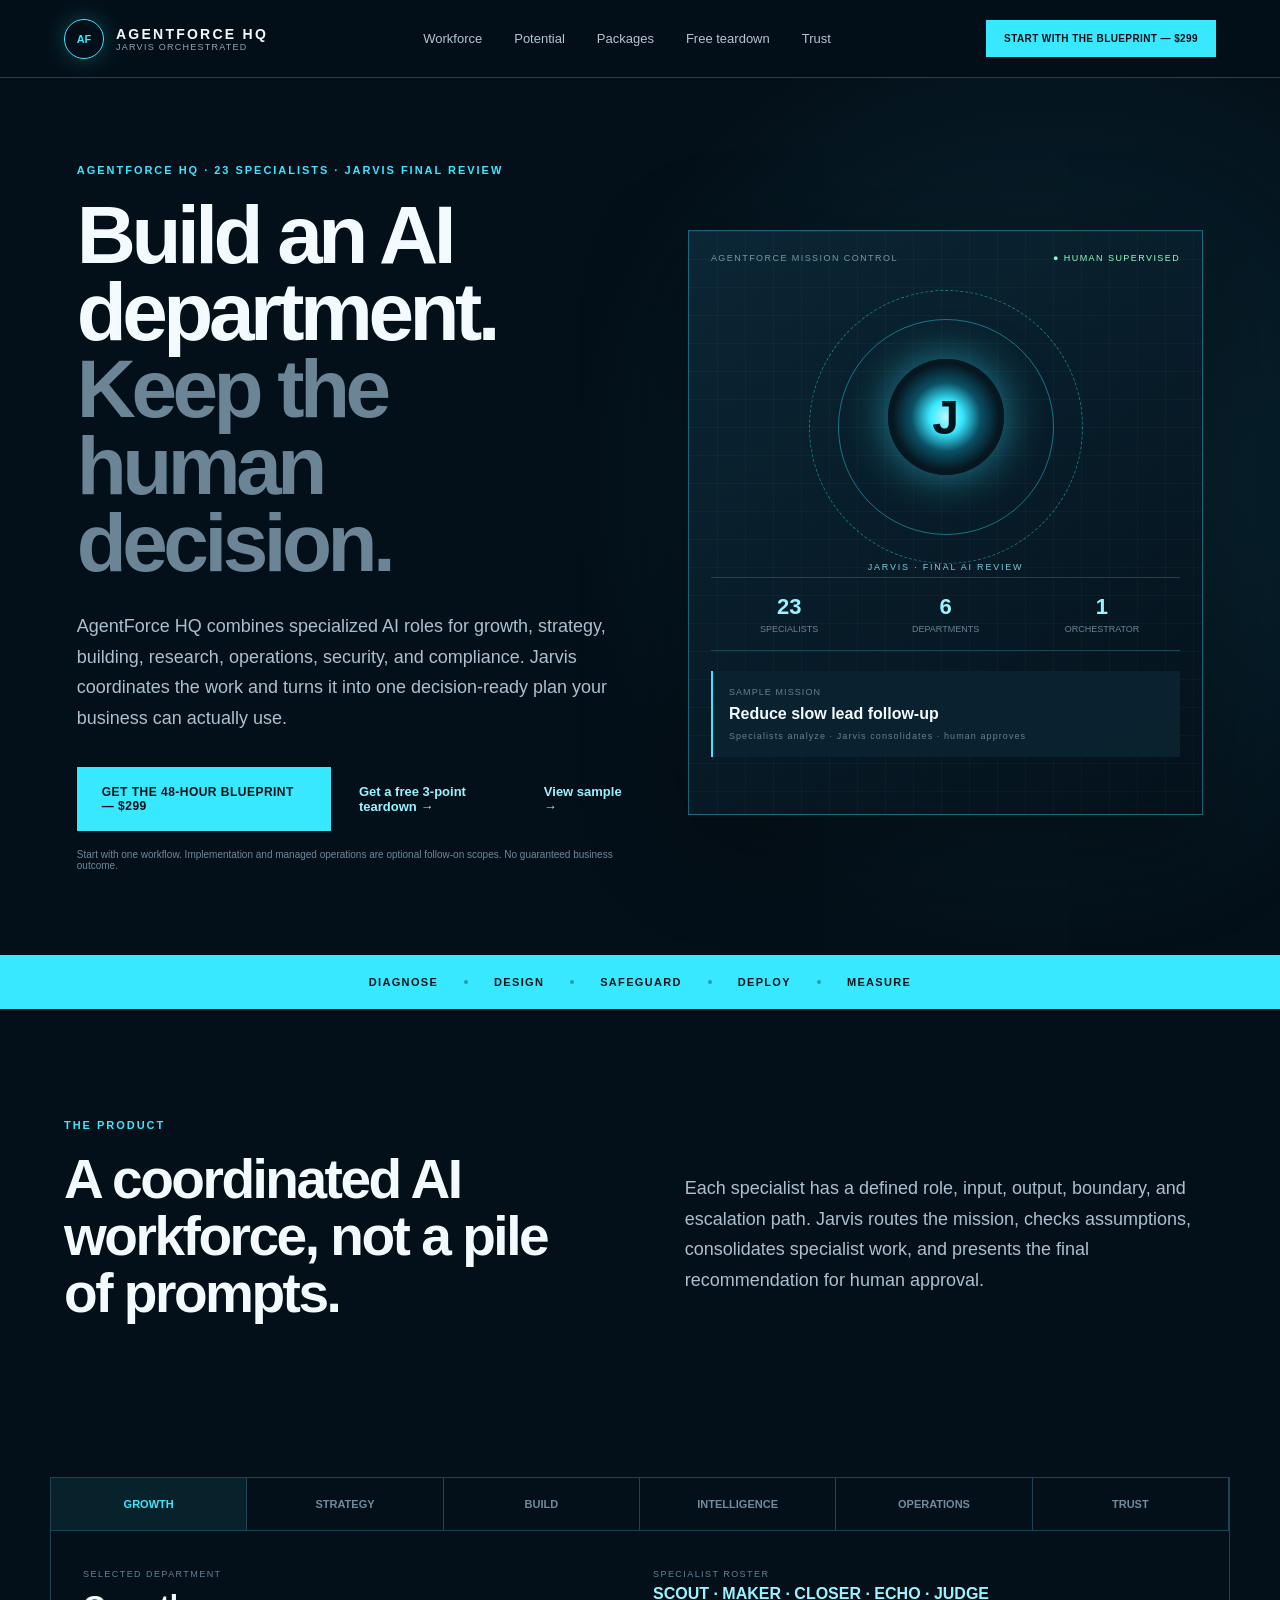
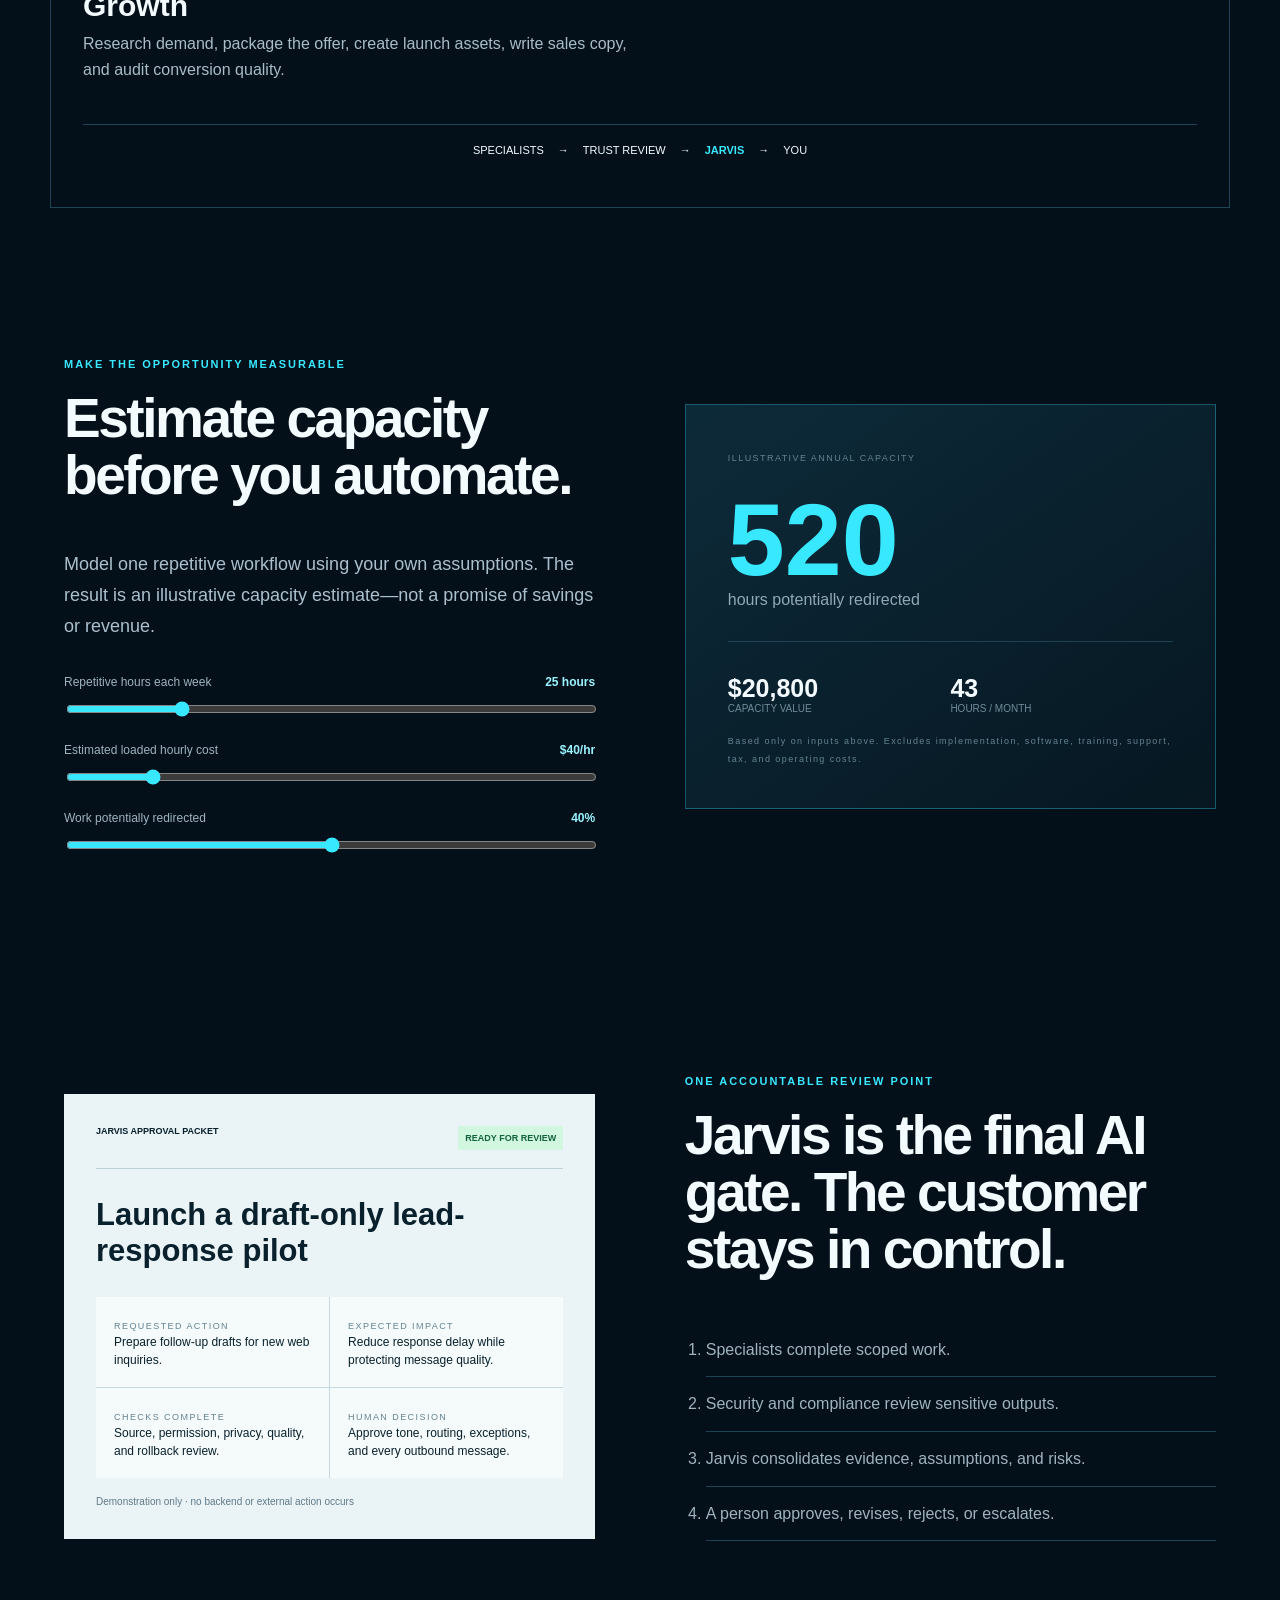
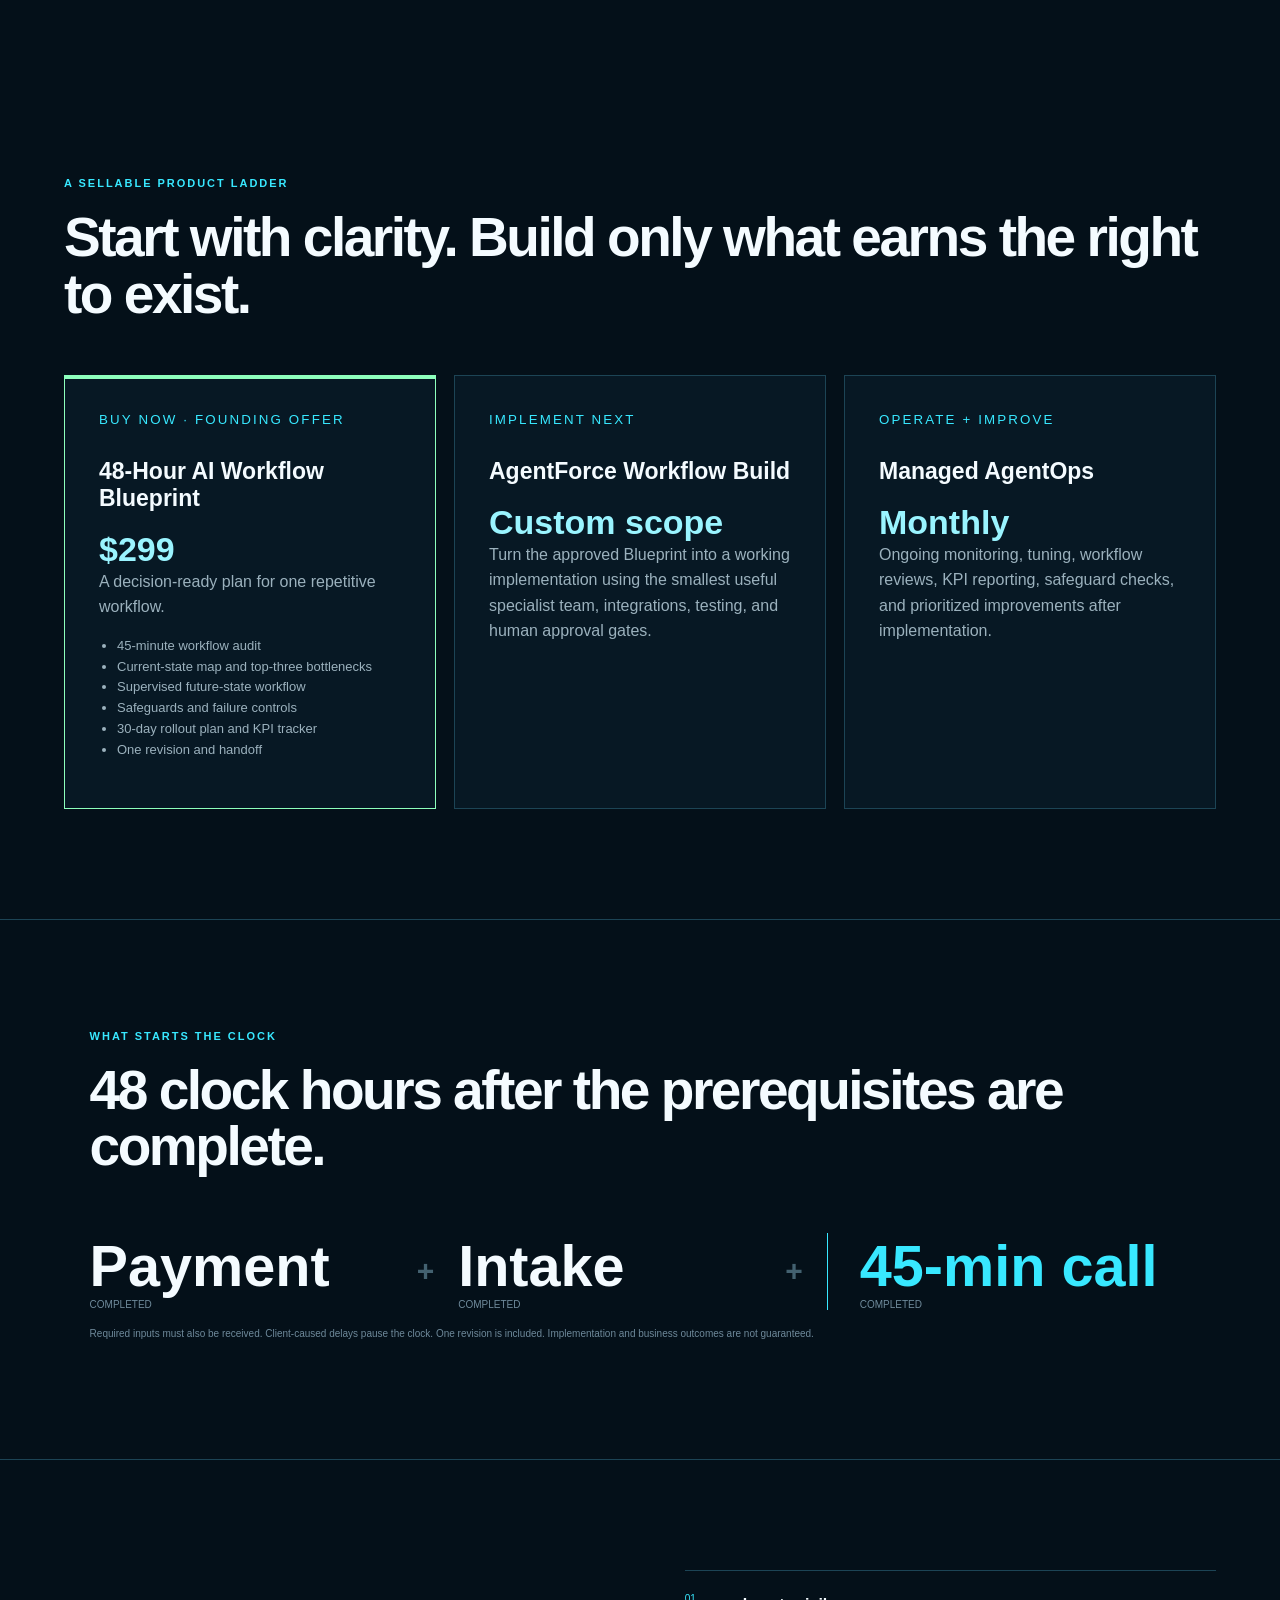
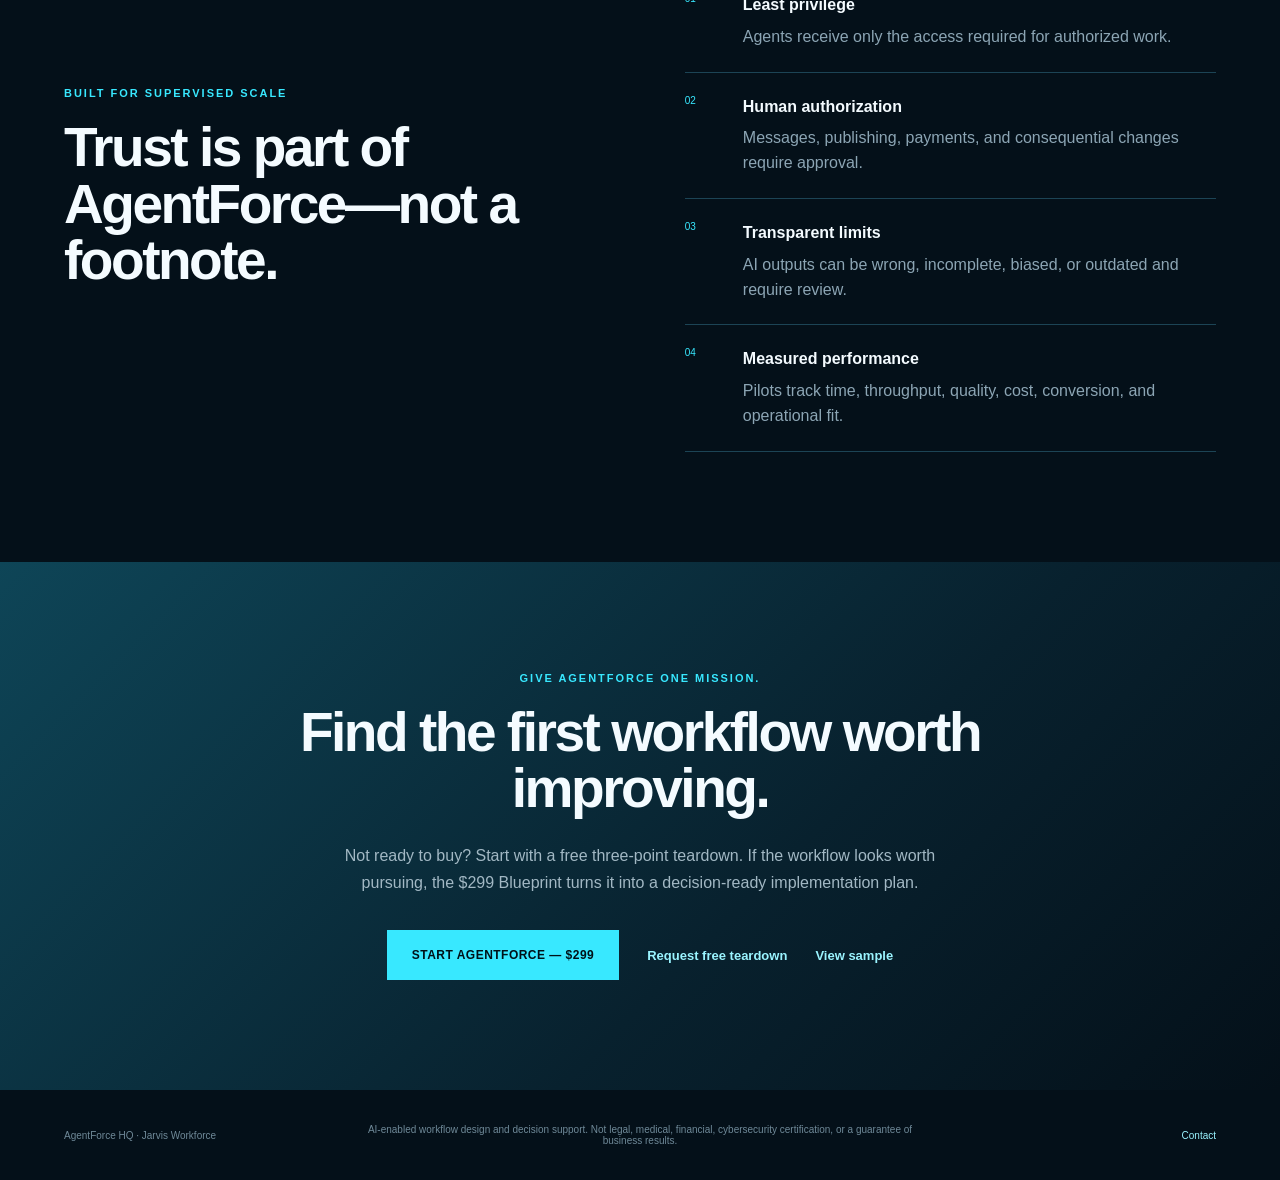
==== commit 9ee2b7be: "Add free teardown funnel to AgentForce landing page" ====
--- a/index.html
+++ b/index.html
@@ -4,7 +4,7 @@
   <meta charset="utf-8">
   <meta name="viewport" content="width=device-width, initial-scale=1">
   <title>AgentForce HQ — Jarvis-Orchestrated AI Workforce</title>
-  <meta name="description" content="AgentForce HQ turns one repetitive business workflow into a supervised, decision-ready AI workforce plan in 48 hours.">
+  <meta name="description" content="AgentForce HQ turns one repetitive business workflow into a supervised, decision-ready AI workforce plan in 48 hours. Start with a free three-point workflow teardown.">
   <meta name="referrer" content="strict-origin-when-cross-origin">
   <meta http-equiv="Content-Security-Policy" content="default-src 'self'; script-src 'self'; style-src 'self'; img-src 'self' data:; font-src 'self'; connect-src 'none'; object-src 'none'; base-uri 'self'; form-action 'none'; upgrade-insecure-requests">
   <meta http-equiv="Permissions-Policy" content="camera=(), microphone=(), geolocation=(), payment=(), usb=()">
@@ -21,6 +21,7 @@
       <a href="#system">Workforce</a>
       <a href="#potential">Potential</a>
       <a href="#offers">Packages</a>
+      <a href="./teardown.html">Free teardown</a>
       <a href="#trust">Trust</a>
     </nav>
     <a class="button button-small" href="https://book.stripe.com/dRm6oB0ftgVq1001zr48003">Start with the Blueprint — $299</a>
@@ -34,7 +35,8 @@
         <p class="lead">AgentForce HQ combines specialized AI roles for growth, strategy, building, research, operations, security, and compliance. Jarvis coordinates the work and turns it into one decision-ready plan your business can actually use.</p>
         <div class="actions">
           <a class="button" href="https://book.stripe.com/dRm6oB0ftgVq1001zr48003">Get the 48-Hour Blueprint — $299</a>
-          <a class="text-link" href="./sample-blueprint.html">View a redacted sample →</a>
+          <a class="text-link" href="./teardown.html">Get a free 3-point teardown →</a>
+          <a class="text-link" href="./sample-blueprint.html">View sample →</a>
         </div>
         <p class="micro">Start with one workflow. Implementation and managed operations are optional follow-on scopes. No guaranteed business outcome.</p>
       </div>
@@ -134,10 +136,11 @@
     <section class="cta">
       <p class="eyebrow">Give AgentForce one mission.</p>
       <h2>Find the first workflow worth improving.</h2>
-      <p>Buy the Blueprint, complete the checkout intake, and schedule the 45-minute workflow call. The deliverable shows what AI should prepare, what people should approve, what can fail, and what to measure next.</p>
+      <p>Not ready to buy? Start with a free three-point teardown. If the workflow looks worth pursuing, the $299 Blueprint turns it into a decision-ready implementation plan.</p>
       <div class="actions center">
         <a class="button" href="https://book.stripe.com/dRm6oB0ftgVq1001zr48003">Start AgentForce — $299</a>
-        <a class="text-link" href="./sample-blueprint.html">View the redacted sample</a>
+        <a class="text-link" href="./teardown.html">Request free teardown</a>
+        <a class="text-link" href="./sample-blueprint.html">View sample</a>
       </div>
     </section>
   </main>
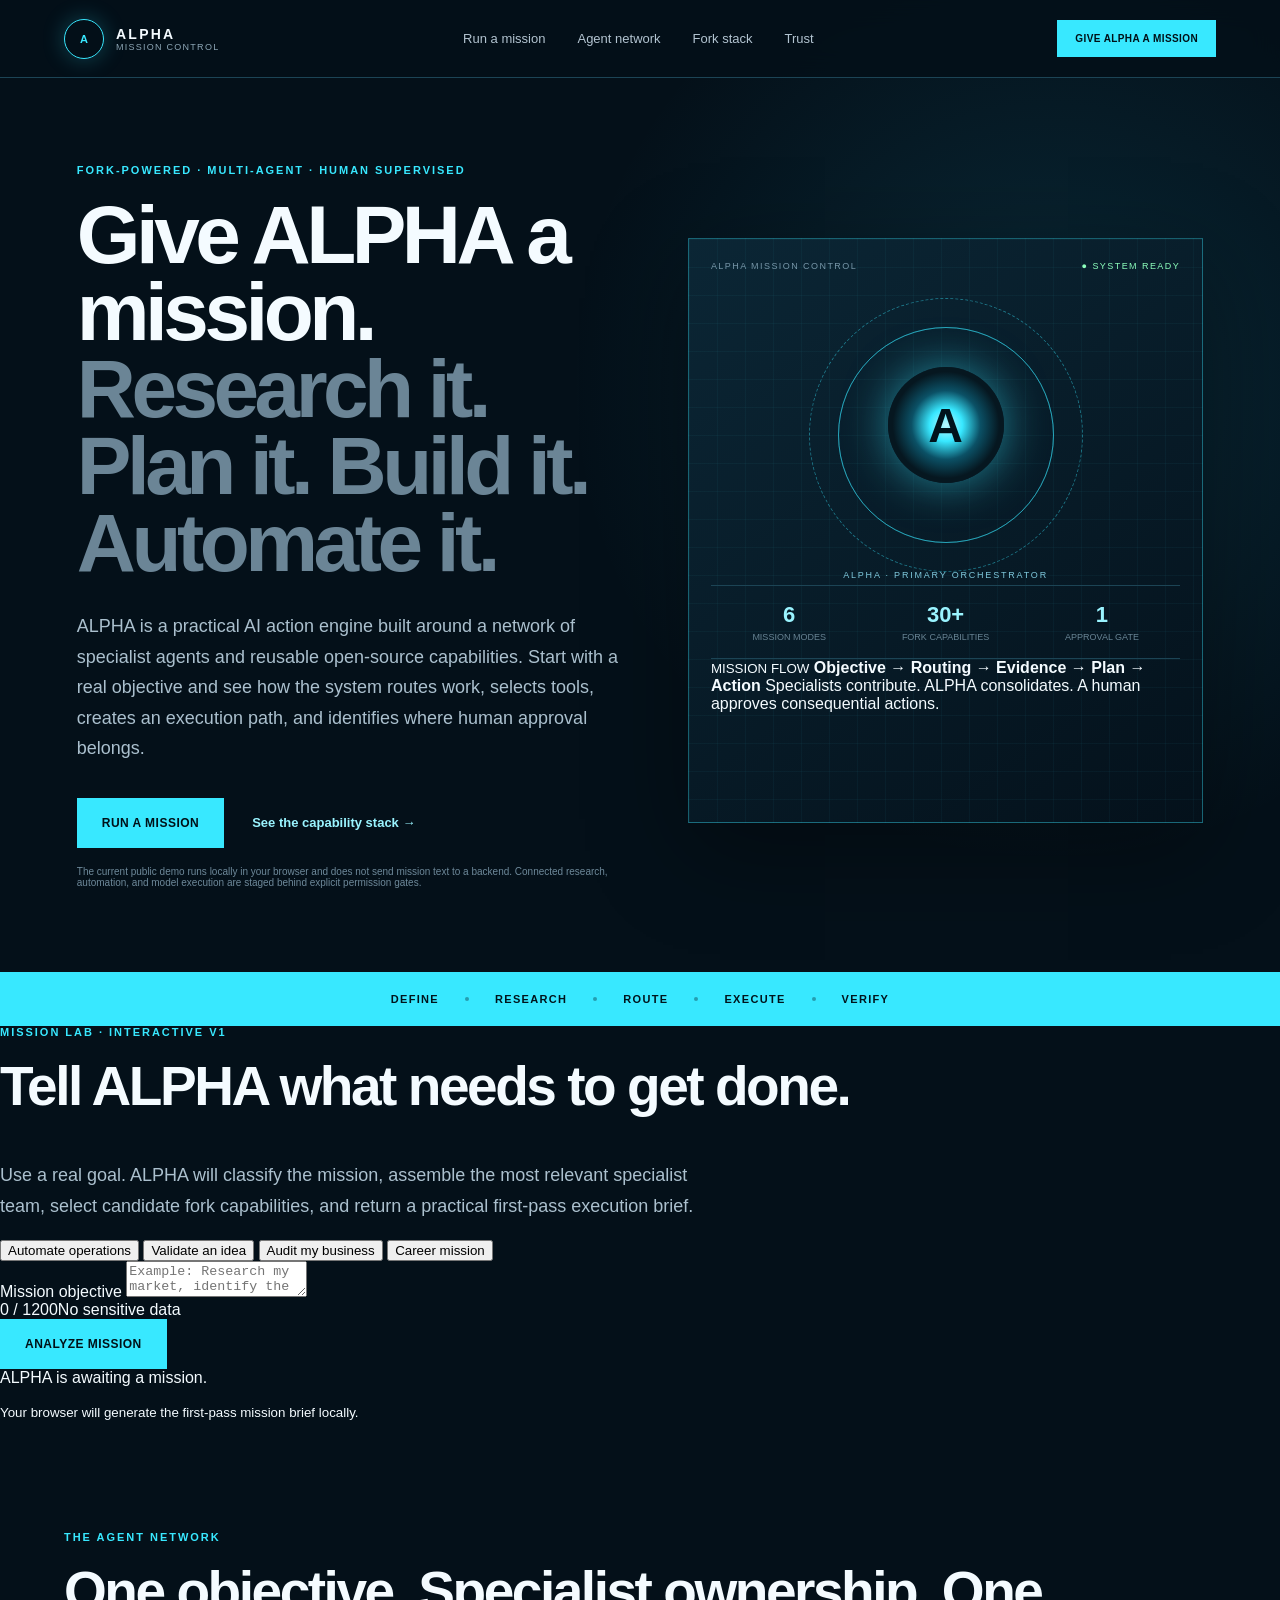
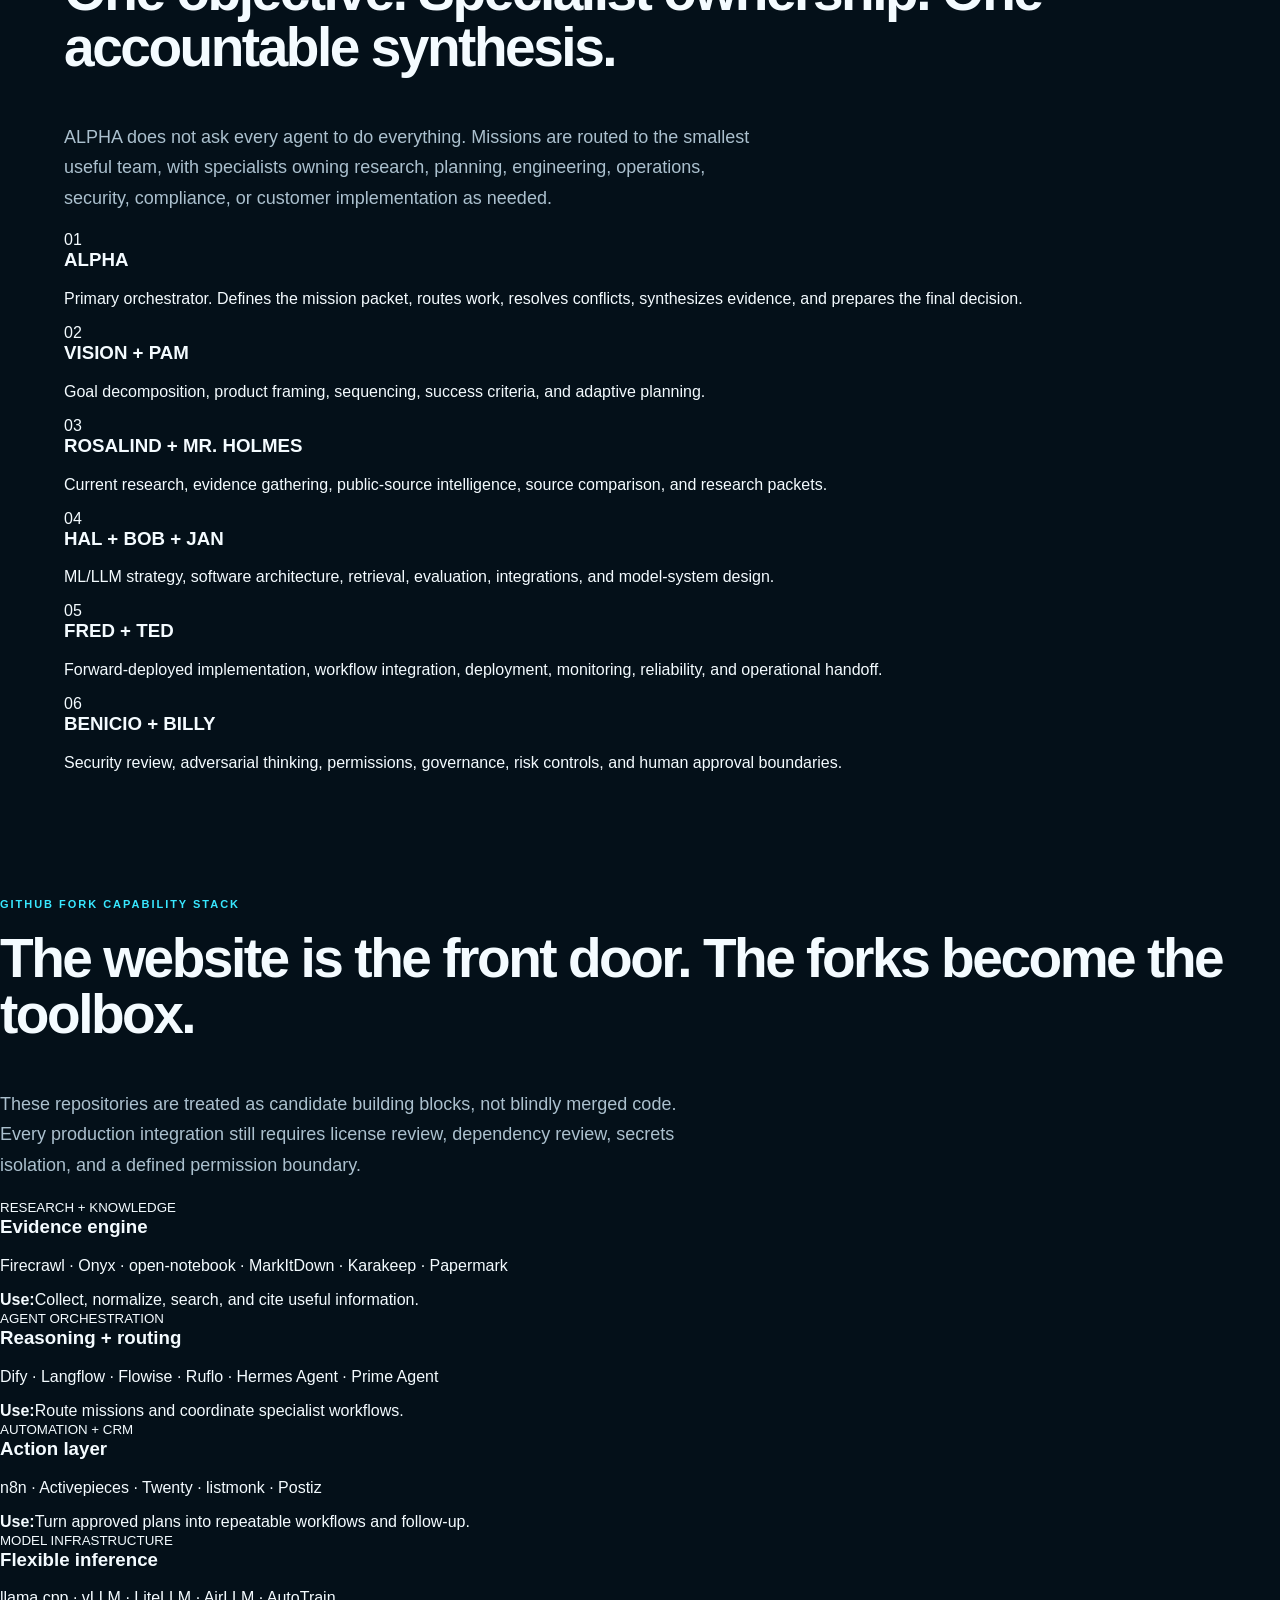
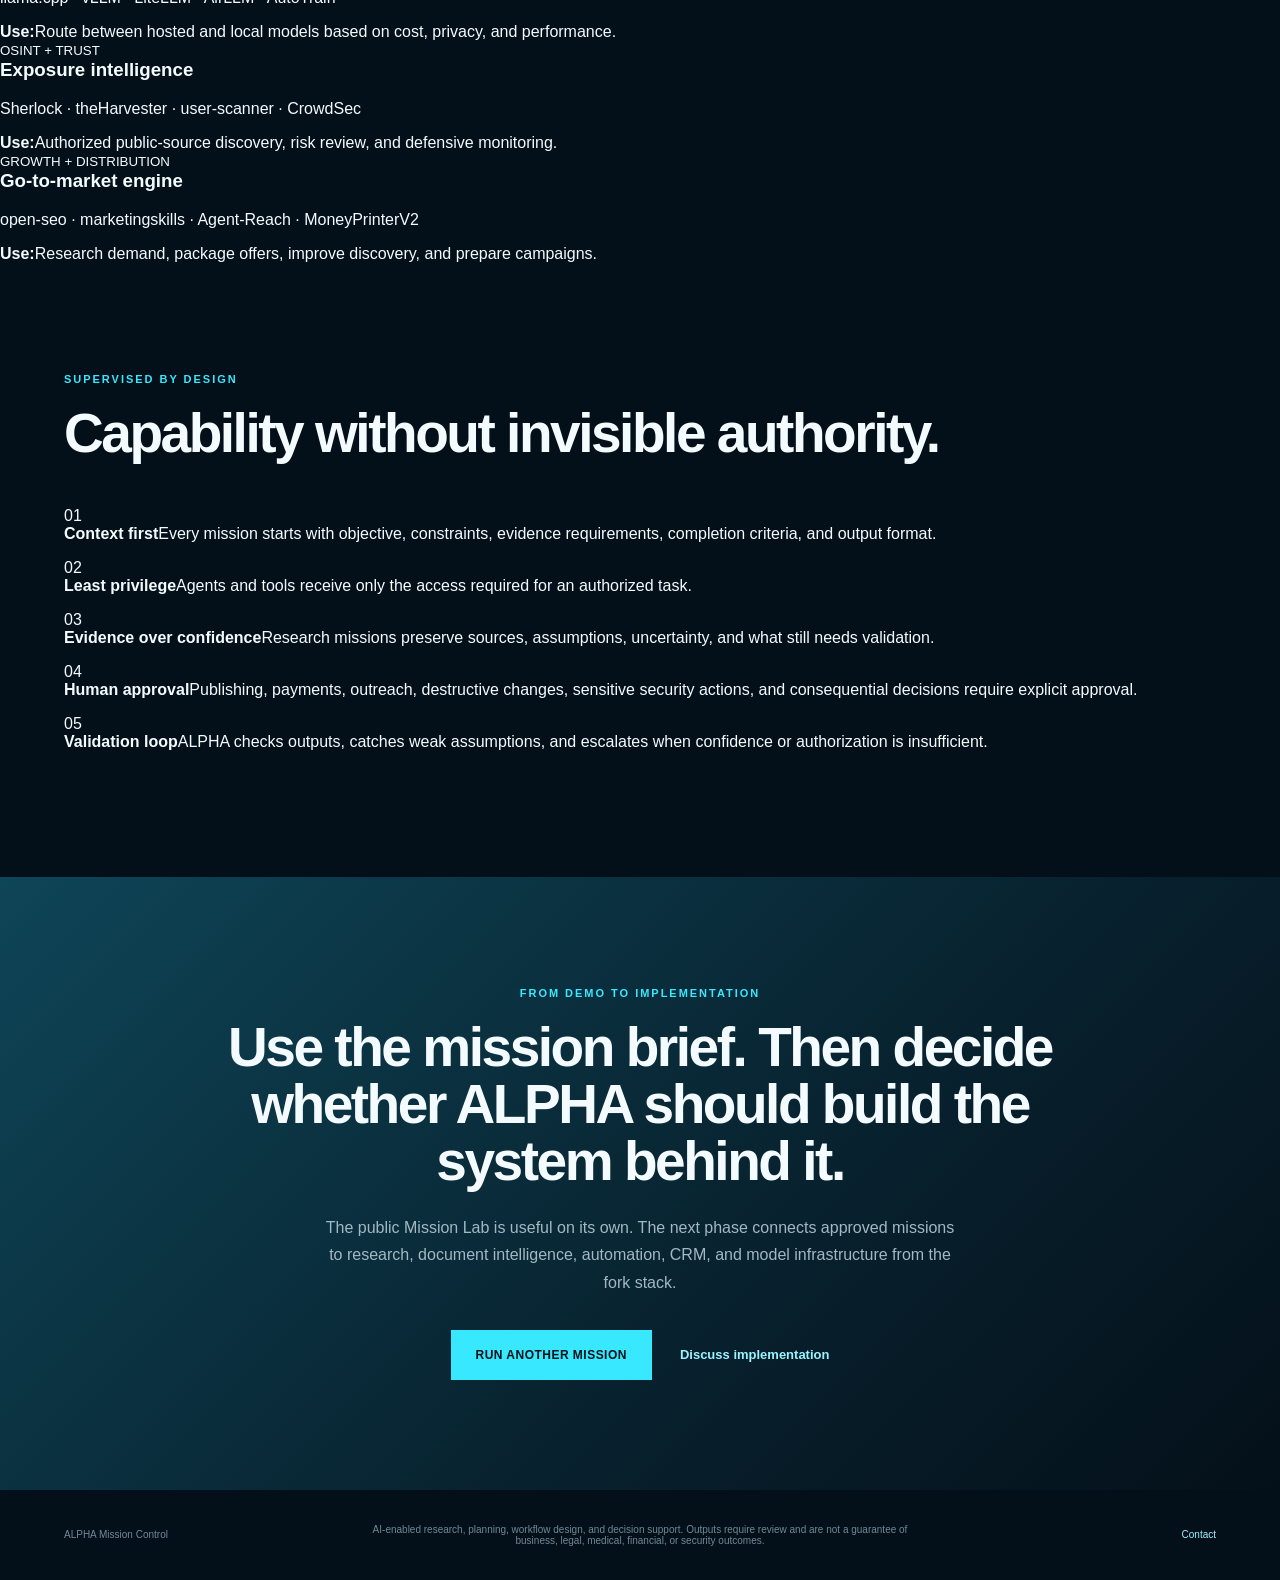
==== commit 47bfa3c5: "Build ALPHA Mission Control interactive landing experience" ====
--- a/index.html
+++ b/index.html
@@ -3,8 +3,8 @@
 <head>
   <meta charset="utf-8">
   <meta name="viewport" content="width=device-width, initial-scale=1">
-  <title>AgentForce HQ — Jarvis-Orchestrated AI Workforce</title>
-  <meta name="description" content="AgentForce HQ turns one repetitive business workflow into a supervised, decision-ready AI workforce plan in 48 hours. Start with a free three-point workflow teardown.">
+  <title>ALPHA Mission Control — Research. Plan. Build. Automate.</title>
+  <meta name="description" content="Give ALPHA a real mission. ALPHA routes the objective across a supervised specialist network and returns a practical mission brief, execution plan, and human approval points.">
   <meta name="referrer" content="strict-origin-when-cross-origin">
   <meta http-equiv="Content-Security-Policy" content="default-src 'self'; script-src 'self'; style-src 'self'; img-src 'self' data:; font-src 'self'; connect-src 'none'; object-src 'none'; base-uri 'self'; form-action 'none'; upgrade-insecure-requests">
   <meta http-equiv="Permissions-Policy" content="camera=(), microphone=(), geolocation=(), payment=(), usb=()">
@@ -13,138 +13,143 @@
 </head>
 <body>
   <header class="nav">
-    <a class="brand" href="#top" aria-label="AgentForce HQ home">
-      <span class="brand-mark">AF</span>
-      <span><strong>AGENTFORCE HQ</strong><small>JARVIS ORCHESTRATED</small></span>
+    <a class="brand" href="#top" aria-label="ALPHA Mission Control home">
+      <span class="brand-mark">A</span>
+      <span><strong>ALPHA</strong><small>MISSION CONTROL</small></span>
     </a>
     <nav aria-label="Primary navigation">
-      <a href="#system">Workforce</a>
-      <a href="#potential">Potential</a>
-      <a href="#offers">Packages</a>
-      <a href="./teardown.html">Free teardown</a>
+      <a href="#mission">Run a mission</a>
+      <a href="#network">Agent network</a>
+      <a href="#stack">Fork stack</a>
       <a href="#trust">Trust</a>
     </nav>
-    <a class="button button-small" href="https://book.stripe.com/dRm6oB0ftgVq1001zr48003">Start with the Blueprint — $299</a>
+    <a class="button button-small" href="#mission">Give ALPHA a mission</a>
   </header>
 
   <main id="top">
     <section class="hero">
-      <div>
-        <p class="eyebrow">AgentForce HQ · 23 specialists · Jarvis final review</p>
-        <h1>Build an AI department. <span>Keep the human decision.</span></h1>
-        <p class="lead">AgentForce HQ combines specialized AI roles for growth, strategy, building, research, operations, security, and compliance. Jarvis coordinates the work and turns it into one decision-ready plan your business can actually use.</p>
+      <div class="hero-copy">
+        <p class="eyebrow">Fork-powered · multi-agent · human supervised</p>
+        <h1>Give ALPHA a mission. <span>Research it. Plan it. Build it. Automate it.</span></h1>
+        <p class="lead">ALPHA is a practical AI action engine built around a network of specialist agents and reusable open-source capabilities. Start with a real objective and see how the system routes work, selects tools, creates an execution path, and identifies where human approval belongs.</p>
         <div class="actions">
-          <a class="button" href="https://book.stripe.com/dRm6oB0ftgVq1001zr48003">Get the 48-Hour Blueprint — $299</a>
-          <a class="text-link" href="./teardown.html">Get a free 3-point teardown →</a>
-          <a class="text-link" href="./sample-blueprint.html">View sample →</a>
+          <a class="button" href="#mission">Run a mission</a>
+          <a class="text-link" href="#stack">See the capability stack →</a>
         </div>
-        <p class="micro">Start with one workflow. Implementation and managed operations are optional follow-on scopes. No guaranteed business outcome.</p>
+        <p class="micro">The current public demo runs locally in your browser and does not send mission text to a backend. Connected research, automation, and model execution are staged behind explicit permission gates.</p>
       </div>
-      <div class="command">
-        <div class="command-head"><span>AGENTFORCE MISSION CONTROL</span><span class="online">● HUMAN SUPERVISED</span></div>
-        <div class="core-wrap"><div class="orbit one"></div><div class="orbit two"></div><div class="core">J</div><small>JARVIS · FINAL AI REVIEW</small></div>
-        <div class="stats"><div><b>23</b><span>specialists</span></div><div><b>6</b><span>departments</span></div><div><b>1</b><span>orchestrator</span></div></div>
-        <div class="mission"><small>SAMPLE MISSION</small><strong>Reduce slow lead follow-up</strong><span>Specialists analyze · Jarvis consolidates · human approves</span></div>
+
+      <aside class="command" aria-label="ALPHA system overview">
+        <div class="command-head"><span>ALPHA MISSION CONTROL</span><span class="online">● SYSTEM READY</span></div>
+        <div class="core-wrap">
+          <div class="orbit one"></div><div class="orbit two"></div><div class="orbit three"></div>
+          <div class="core">A</div>
+          <small>ALPHA · PRIMARY ORCHESTRATOR</small>
+        </div>
+        <div class="stats">
+          <div><b>6</b><span>mission modes</span></div>
+          <div><b>30+</b><span>fork capabilities</span></div>
+          <div><b>1</b><span>approval gate</span></div>
+        </div>
+        <div class="mission-card">
+          <small>MISSION FLOW</small>
+          <strong>Objective → Routing → Evidence → Plan → Action</strong>
+          <span>Specialists contribute. ALPHA consolidates. A human approves consequential actions.</span>
+        </div>
+      </aside>
+    </section>
+
+    <div class="method" aria-label="ALPHA workflow">
+      <span>Define</span><i></i><span>Research</span><i></i><span>Route</span><i></i><span>Execute</span><i></i><span>Verify</span>
+    </div>
+
+    <section class="mission-lab" id="mission">
+      <div class="mission-intro">
+        <p class="eyebrow">Mission Lab · interactive v1</p>
+        <h2>Tell ALPHA what needs to get done.</h2>
+        <p class="lead">Use a real goal. ALPHA will classify the mission, assemble the most relevant specialist team, select candidate fork capabilities, and return a practical first-pass execution brief.</p>
+        <div class="examples" aria-label="Mission examples">
+          <button type="button" data-example="Find the highest-impact repetitive workflow in my small business and create a practical automation plan.">Automate operations</button>
+          <button type="button" data-example="Research whether my new product idea solves a real problem and build a validation plan before I spend money.">Validate an idea</button>
+          <button type="button" data-example="Audit my company website and public digital footprint for growth opportunities and obvious security exposure.">Audit my business</button>
+          <button type="button" data-example="Turn my current skills and projects into a focused job search and outreach strategy for forward deployed engineering roles.">Career mission</button>
+        </div>
+      </div>
+
+      <div class="mission-workspace">
+        <form id="mission-form" class="mission-form">
+          <label for="mission-text">Mission objective</label>
+          <textarea id="mission-text" maxlength="1200" required placeholder="Example: Research my market, identify the best customer segment, and create a low-cost plan to win the first five customers."></textarea>
+          <div class="form-meta"><span id="char-count">0 / 1200</span><span>No sensitive data</span></div>
+          <button class="button" type="submit">Analyze mission</button>
+        </form>
+
+        <section id="mission-result" class="result-panel" aria-live="polite">
+          <div class="result-empty">
+            <span class="pulse"></span>
+            <p>ALPHA is awaiting a mission.</p>
+            <small>Your browser will generate the first-pass mission brief locally.</small>
+          </div>
+        </section>
       </div>
     </section>
 
-    <div class="method"><span>Diagnose</span><i></i><span>Design</span><i></i><span>Safeguard</span><i></i><span>Deploy</span><i></i><span>Measure</span></div>
-
-    <section class="section intro" id="system">
-      <div><p class="eyebrow">The product</p><h2>A coordinated AI workforce, not a pile of prompts.</h2></div>
-      <p class="lead">Each specialist has a defined role, input, output, boundary, and escalation path. Jarvis routes the mission, checks assumptions, consolidates specialist work, and presents the final recommendation for human approval.</p>
-    </section>
-
-    <section class="console" aria-label="AgentForce departments">
-      <div class="tabs" role="tablist">
-        <button class="active" data-team="growth" role="tab" aria-selected="true">Growth</button>
-        <button data-team="strategy" role="tab" aria-selected="false">Strategy</button>
-        <button data-team="build" role="tab" aria-selected="false">Build</button>
-        <button data-team="models" role="tab" aria-selected="false">Intelligence</button>
-        <button data-team="ops" role="tab" aria-selected="false">Operations</button>
-        <button data-team="trust" role="tab" aria-selected="false">Trust</button>
+    <section class="section" id="network">
+      <div class="section-head">
+        <div><p class="eyebrow">The agent network</p><h2>One objective. Specialist ownership. One accountable synthesis.</h2></div>
+        <p class="lead">ALPHA does not ask every agent to do everything. Missions are routed to the smallest useful team, with specialists owning research, planning, engineering, operations, security, compliance, or customer implementation as needed.</p>
       </div>
-      <div class="team-panel" role="tabpanel">
-        <div><small>SELECTED DEPARTMENT</small><h3 id="team-title">Growth</h3><p id="team-outcome">Research demand, package the offer, create launch assets, write sales copy, and audit conversion quality.</p></div>
-        <div><small>SPECIALIST ROSTER</small><p class="agents" id="team-agents">SCOUT · MAKER · CLOSER · ECHO · JUDGE</p></div>
-        <div class="route"><span>Specialists</span><b>→</b><span>Trust review</span><b>→</b><span class="cyan">Jarvis</span><b>→</b><span>You</span></div>
+      <div class="network-grid">
+        <article><span>01</span><h3>ALPHA</h3><p>Primary orchestrator. Defines the mission packet, routes work, resolves conflicts, synthesizes evidence, and prepares the final decision.</p></article>
+        <article><span>02</span><h3>VISION + PAM</h3><p>Goal decomposition, product framing, sequencing, success criteria, and adaptive planning.</p></article>
+        <article><span>03</span><h3>ROSALIND + MR. HOLMES</h3><p>Current research, evidence gathering, public-source intelligence, source comparison, and research packets.</p></article>
+        <article><span>04</span><h3>HAL + BOB + JAN</h3><p>ML/LLM strategy, software architecture, retrieval, evaluation, integrations, and model-system design.</p></article>
+        <article><span>05</span><h3>FRED + TED</h3><p>Forward-deployed implementation, workflow integration, deployment, monitoring, reliability, and operational handoff.</p></article>
+        <article><span>06</span><h3>BENICIO + BILLY</h3><p>Security review, adversarial thinking, permissions, governance, risk controls, and human approval boundaries.</p></article>
       </div>
     </section>
 
-    <section class="section calculator" id="potential">
-      <div>
-        <p class="eyebrow">Make the opportunity measurable</p>
-        <h2>Estimate capacity before you automate.</h2>
-        <p class="lead">Model one repetitive workflow using your own assumptions. The result is an illustrative capacity estimate—not a promise of savings or revenue.</p>
-        <div class="inputs">
-          <label>Repetitive hours each week <strong id="hours-value">25 hours</strong><input id="hours" type="range" min="5" max="100" value="25"></label>
-          <label>Estimated loaded hourly cost <strong id="cost-value">$40/hr</strong><input id="cost" type="range" min="20" max="150" step="5" value="40"></label>
-          <label>Work potentially redirected <strong id="rate-value">40%</strong><input id="rate" type="range" min="10" max="70" step="5" value="40"></label>
-        </div>
+    <section class="stack-section" id="stack">
+      <div class="section-head">
+        <div><p class="eyebrow">GitHub fork capability stack</p><h2>The website is the front door. The forks become the toolbox.</h2></div>
+        <p class="lead">These repositories are treated as candidate building blocks, not blindly merged code. Every production integration still requires license review, dependency review, secrets isolation, and a defined permission boundary.</p>
       </div>
-      <div class="impact">
-        <small>ILLUSTRATIVE ANNUAL CAPACITY</small>
-        <strong id="annual-hours">520</strong>
-        <span>hours potentially redirected</span>
-        <hr>
-        <div><p><b id="capacity-value">$20,800</b><span>capacity value</span></p><p><b id="monthly-hours">43</b><span>hours / month</span></p></div>
-        <small>Based only on inputs above. Excludes implementation, software, training, support, tax, and operating costs.</small>
+      <div class="stack-grid">
+        <article><small>RESEARCH + KNOWLEDGE</small><h3>Evidence engine</h3><p>Firecrawl · Onyx · open-notebook · MarkItDown · Karakeep · Papermark</p><b>Use:</b><span>Collect, normalize, search, and cite useful information.</span></article>
+        <article><small>AGENT ORCHESTRATION</small><h3>Reasoning + routing</h3><p>Dify · Langflow · Flowise · Ruflo · Hermes Agent · Prime Agent</p><b>Use:</b><span>Route missions and coordinate specialist workflows.</span></article>
+        <article><small>AUTOMATION + CRM</small><h3>Action layer</h3><p>n8n · Activepieces · Twenty · listmonk · Postiz</p><b>Use:</b><span>Turn approved plans into repeatable workflows and follow-up.</span></article>
+        <article><small>MODEL INFRASTRUCTURE</small><h3>Flexible inference</h3><p>llama.cpp · vLLM · LiteLLM · AirLLM · AutoTrain</p><b>Use:</b><span>Route between hosted and local models based on cost, privacy, and performance.</span></article>
+        <article><small>OSINT + TRUST</small><h3>Exposure intelligence</h3><p>Sherlock · theHarvester · user-scanner · CrowdSec</p><b>Use:</b><span>Authorized public-source discovery, risk review, and defensive monitoring.</span></article>
+        <article><small>GROWTH + DISTRIBUTION</small><h3>Go-to-market engine</h3><p>open-seo · marketingskills · Agent-Reach · MoneyPrinterV2</p><b>Use:</b><span>Research demand, package offers, improve discovery, and prepare campaigns.</span></article>
       </div>
     </section>
 
-    <section class="section review" id="review">
-      <div class="packet">
-        <div class="packet-head"><span>JARVIS APPROVAL PACKET</span><span>READY FOR REVIEW</span></div>
-        <h3>Launch a draft-only lead-response pilot</h3>
-        <div class="packet-grid">
-          <div><small>REQUESTED ACTION</small><p>Prepare follow-up drafts for new web inquiries.</p></div>
-          <div><small>EXPECTED IMPACT</small><p>Reduce response delay while protecting message quality.</p></div>
-          <div><small>CHECKS COMPLETE</small><p>Source, permission, privacy, quality, and rollback review.</p></div>
-          <div><small>HUMAN DECISION</small><p>Approve tone, routing, exceptions, and every outbound message.</p></div>
-        </div>
-        <p class="demo">Demonstration only · no backend or external action occurs</p>
-      </div>
-      <div><p class="eyebrow">One accountable review point</p><h2>Jarvis is the final AI gate. The customer stays in control.</h2><ol><li>Specialists complete scoped work.</li><li>Security and compliance review sensitive outputs.</li><li>Jarvis consolidates evidence, assumptions, and risks.</li><li>A person approves, revises, rejects, or escalates.</li></ol></div>
-    </section>
-
-    <section class="section" id="offers">
-      <p class="eyebrow">A sellable product ladder</p>
-      <h2>Start with clarity. Build only what earns the right to exist.</h2>
-      <div class="offer-grid">
-        <article class="featured"><small>BUY NOW · FOUNDING OFFER</small><h3>48-Hour AI Workflow Blueprint</h3><strong>$299</strong><p>A decision-ready plan for one repetitive workflow.</p><ul><li>45-minute workflow audit</li><li>Current-state map and top-three bottlenecks</li><li>Supervised future-state workflow</li><li>Safeguards and failure controls</li><li>30-day rollout plan and KPI tracker</li><li>One revision and handoff</li></ul></article>
-        <article><small>IMPLEMENT NEXT</small><h3>AgentForce Workflow Build</h3><strong>Custom scope</strong><p>Turn the approved Blueprint into a working implementation using the smallest useful specialist team, integrations, testing, and human approval gates.</p></article>
-        <article><small>OPERATE + IMPROVE</small><h3>Managed AgentOps</h3><strong>Monthly</strong><p>Ongoing monitoring, tuning, workflow reviews, KPI reporting, safeguard checks, and prioritized improvements after implementation.</p></article>
-      </div>
-    </section>
-
-    <section class="scenario">
-      <div><p class="eyebrow">What starts the clock</p><h2>48 clock hours after the prerequisites are complete.</h2></div>
-      <div class="math"><div><strong>Payment</strong><span>completed</span></div><b>+</b><div><strong>Intake</strong><span>completed</span></div><b>+</b><div><strong>45-min call</strong><span>completed</span></div></div>
-      <p class="micro">Required inputs must also be received. Client-caused delays pause the clock. One revision is included. Implementation and business outcomes are not guaranteed.</p>
-    </section>
-
-    <section class="section trust" id="trust">
-      <div><p class="eyebrow">Built for supervised scale</p><h2>Trust is part of AgentForce—not a footnote.</h2></div>
-      <div class="trust-list">
-        <div><span>01</span><p><b>Least privilege</b>Agents receive only the access required for authorized work.</p></div>
-        <div><span>02</span><p><b>Human authorization</b>Messages, publishing, payments, and consequential changes require approval.</p></div>
-        <div><span>03</span><p><b>Transparent limits</b>AI outputs can be wrong, incomplete, biased, or outdated and require review.</p></div>
-        <div><span>04</span><p><b>Measured performance</b>Pilots track time, throughput, quality, cost, conversion, and operational fit.</p></div>
+    <section class="section principles" id="trust">
+      <div><p class="eyebrow">Supervised by design</p><h2>Capability without invisible authority.</h2></div>
+      <div class="principle-list">
+        <div><span>01</span><p><b>Context first</b>Every mission starts with objective, constraints, evidence requirements, completion criteria, and output format.</p></div>
+        <div><span>02</span><p><b>Least privilege</b>Agents and tools receive only the access required for an authorized task.</p></div>
+        <div><span>03</span><p><b>Evidence over confidence</b>Research missions preserve sources, assumptions, uncertainty, and what still needs validation.</p></div>
+        <div><span>04</span><p><b>Human approval</b>Publishing, payments, outreach, destructive changes, sensitive security actions, and consequential decisions require explicit approval.</p></div>
+        <div><span>05</span><p><b>Validation loop</b>ALPHA checks outputs, catches weak assumptions, and escalates when confidence or authorization is insufficient.</p></div>
       </div>
     </section>
 
     <section class="cta">
-      <p class="eyebrow">Give AgentForce one mission.</p>
-      <h2>Find the first workflow worth improving.</h2>
-      <p>Not ready to buy? Start with a free three-point teardown. If the workflow looks worth pursuing, the $299 Blueprint turns it into a decision-ready implementation plan.</p>
+      <p class="eyebrow">From demo to implementation</p>
+      <h2>Use the mission brief. Then decide whether ALPHA should build the system behind it.</h2>
+      <p>The public Mission Lab is useful on its own. The next phase connects approved missions to research, document intelligence, automation, CRM, and model infrastructure from the fork stack.</p>
       <div class="actions center">
-        <a class="button" href="https://book.stripe.com/dRm6oB0ftgVq1001zr48003">Start AgentForce — $299</a>
-        <a class="text-link" href="./teardown.html">Request free teardown</a>
-        <a class="text-link" href="./sample-blueprint.html">View sample</a>
+        <a class="button" href="#mission">Run another mission</a>
+        <a class="text-link" href="mailto:darnley.weekes@gmail.com?subject=ALPHA%20Mission%20Control%20Implementation">Discuss implementation</a>
       </div>
     </section>
   </main>
 
-  <footer><span>AgentForce HQ · Jarvis Workforce</span><p>AI-enabled workflow design and decision support. Not legal, medical, financial, cybersecurity certification, or a guarantee of business results.</p><a href="mailto:darnley.weekes@gmail.com">Contact</a></footer>
+  <footer>
+    <span>ALPHA Mission Control</span>
+    <p>AI-enabled research, planning, workflow design, and decision support. Outputs require review and are not a guarantee of business, legal, medical, financial, or security outcomes.</p>
+    <a href="mailto:darnley.weekes@gmail.com">Contact</a>
+  </footer>
 </body>
 </html>
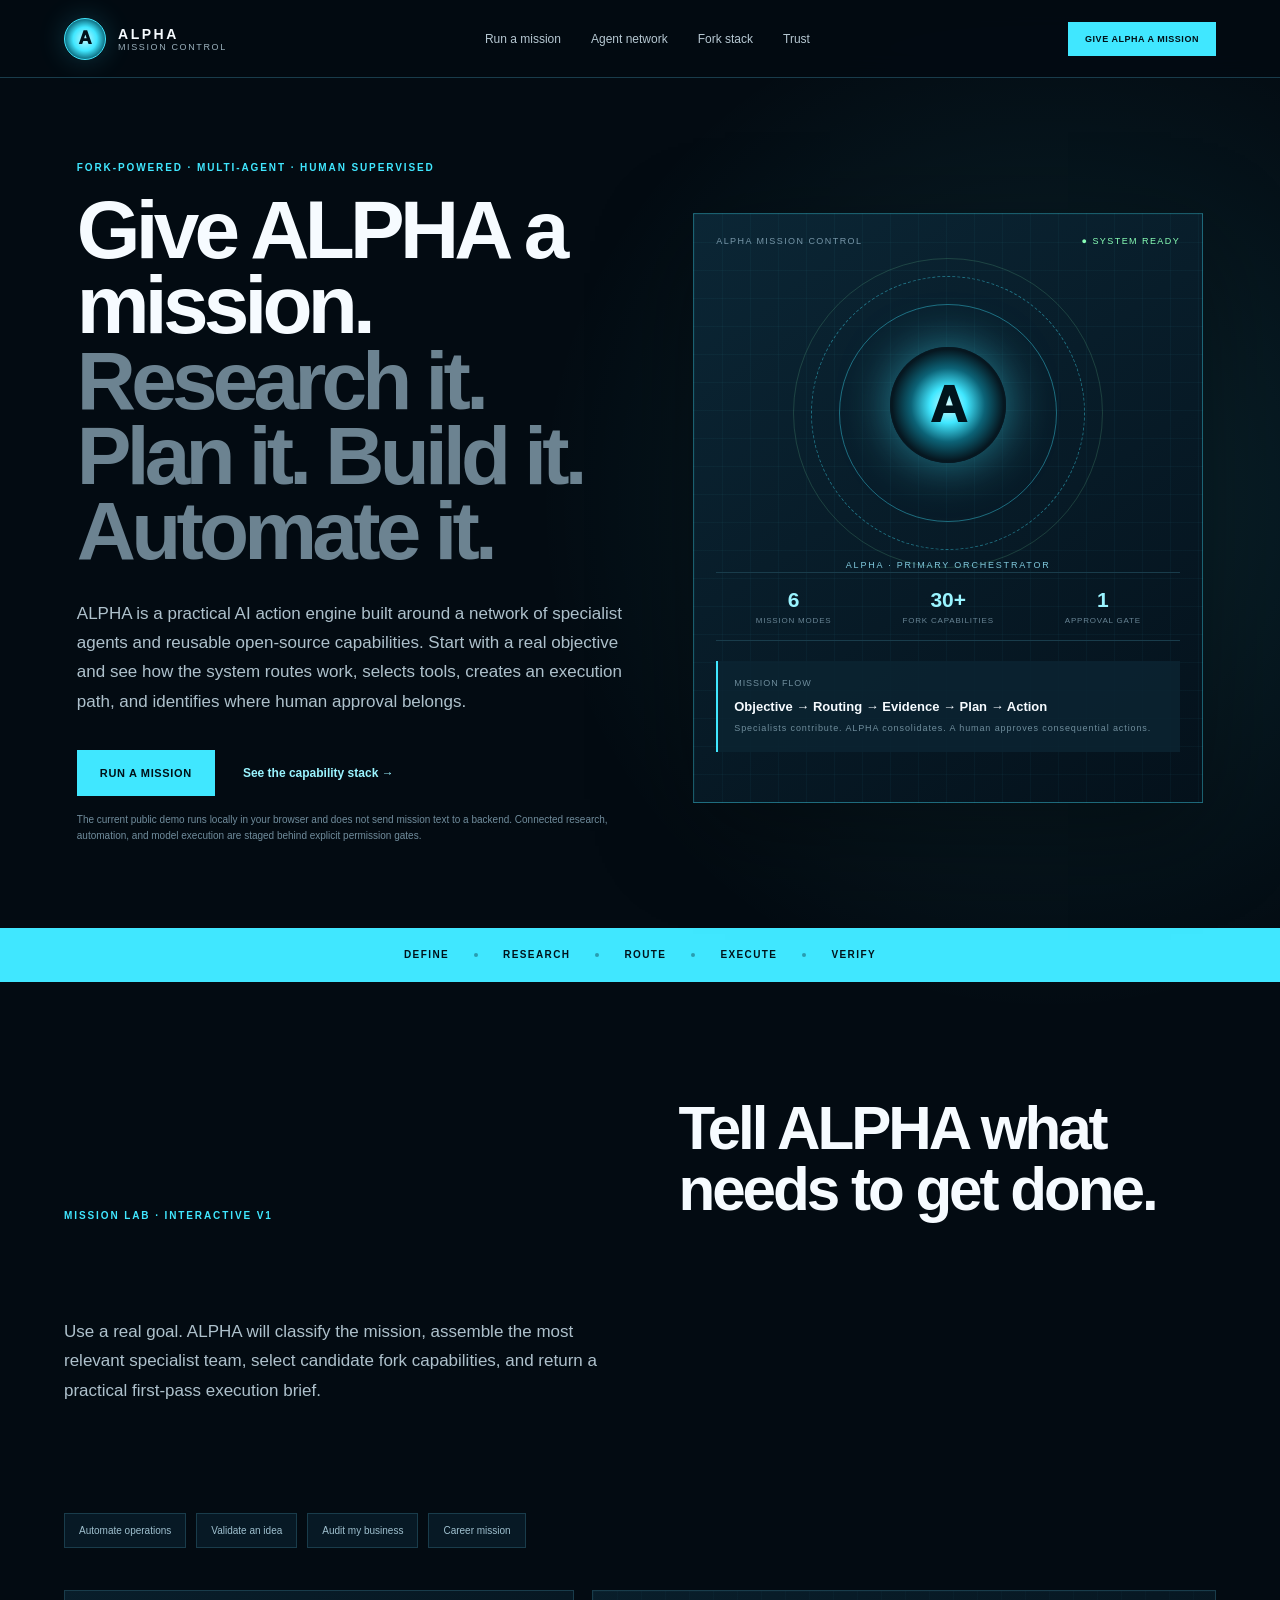
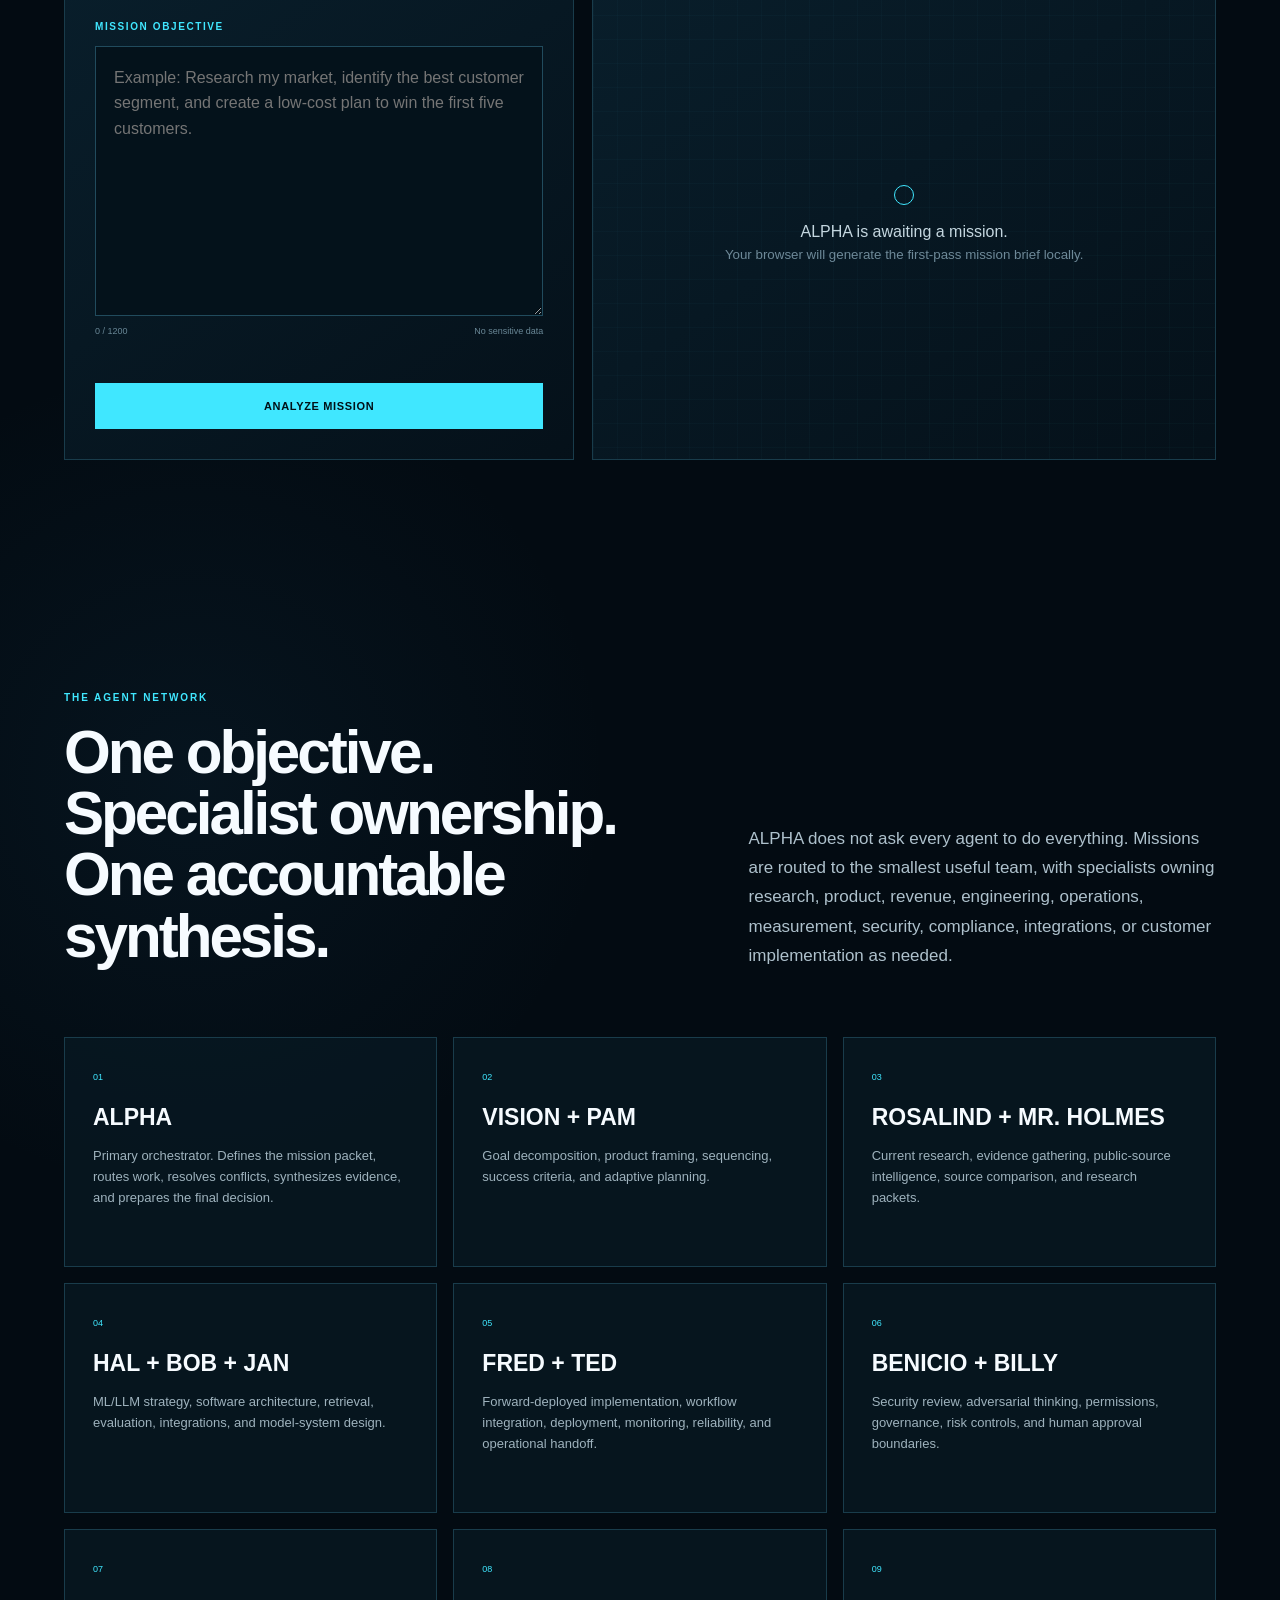
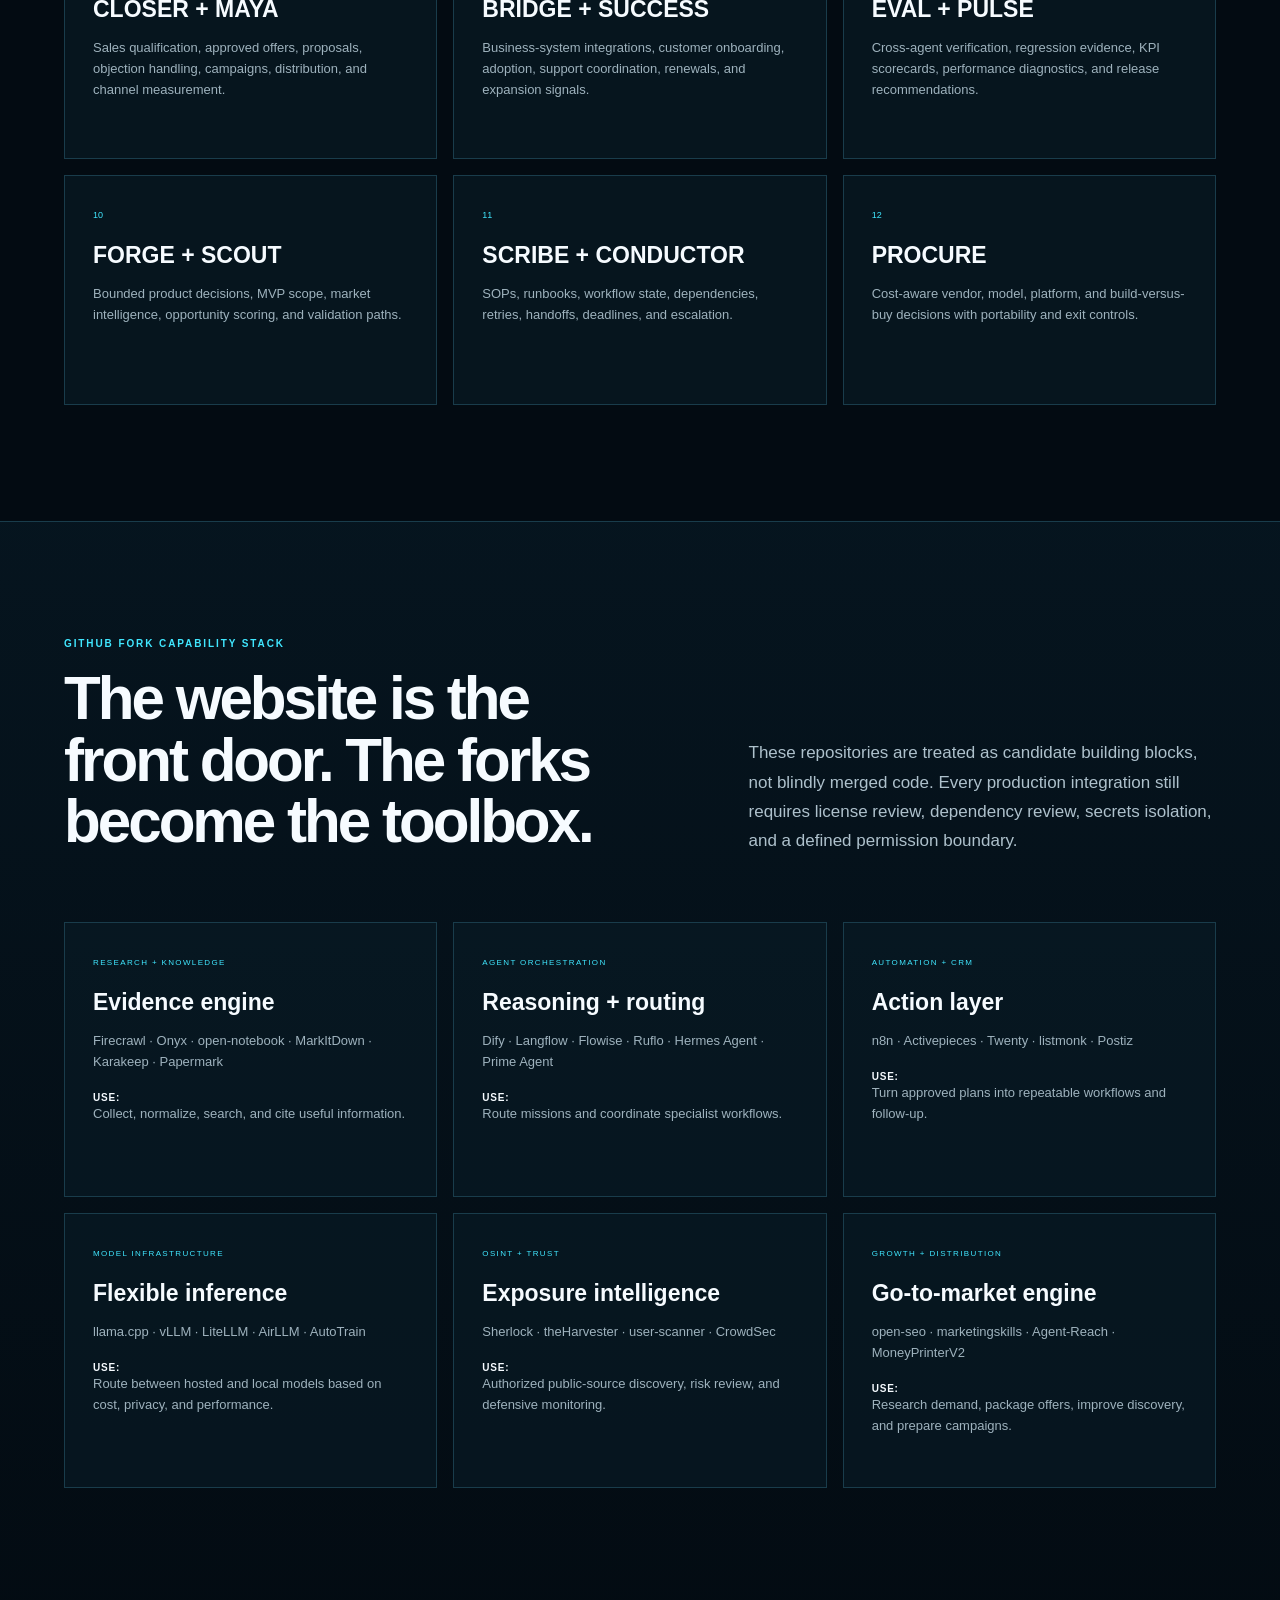
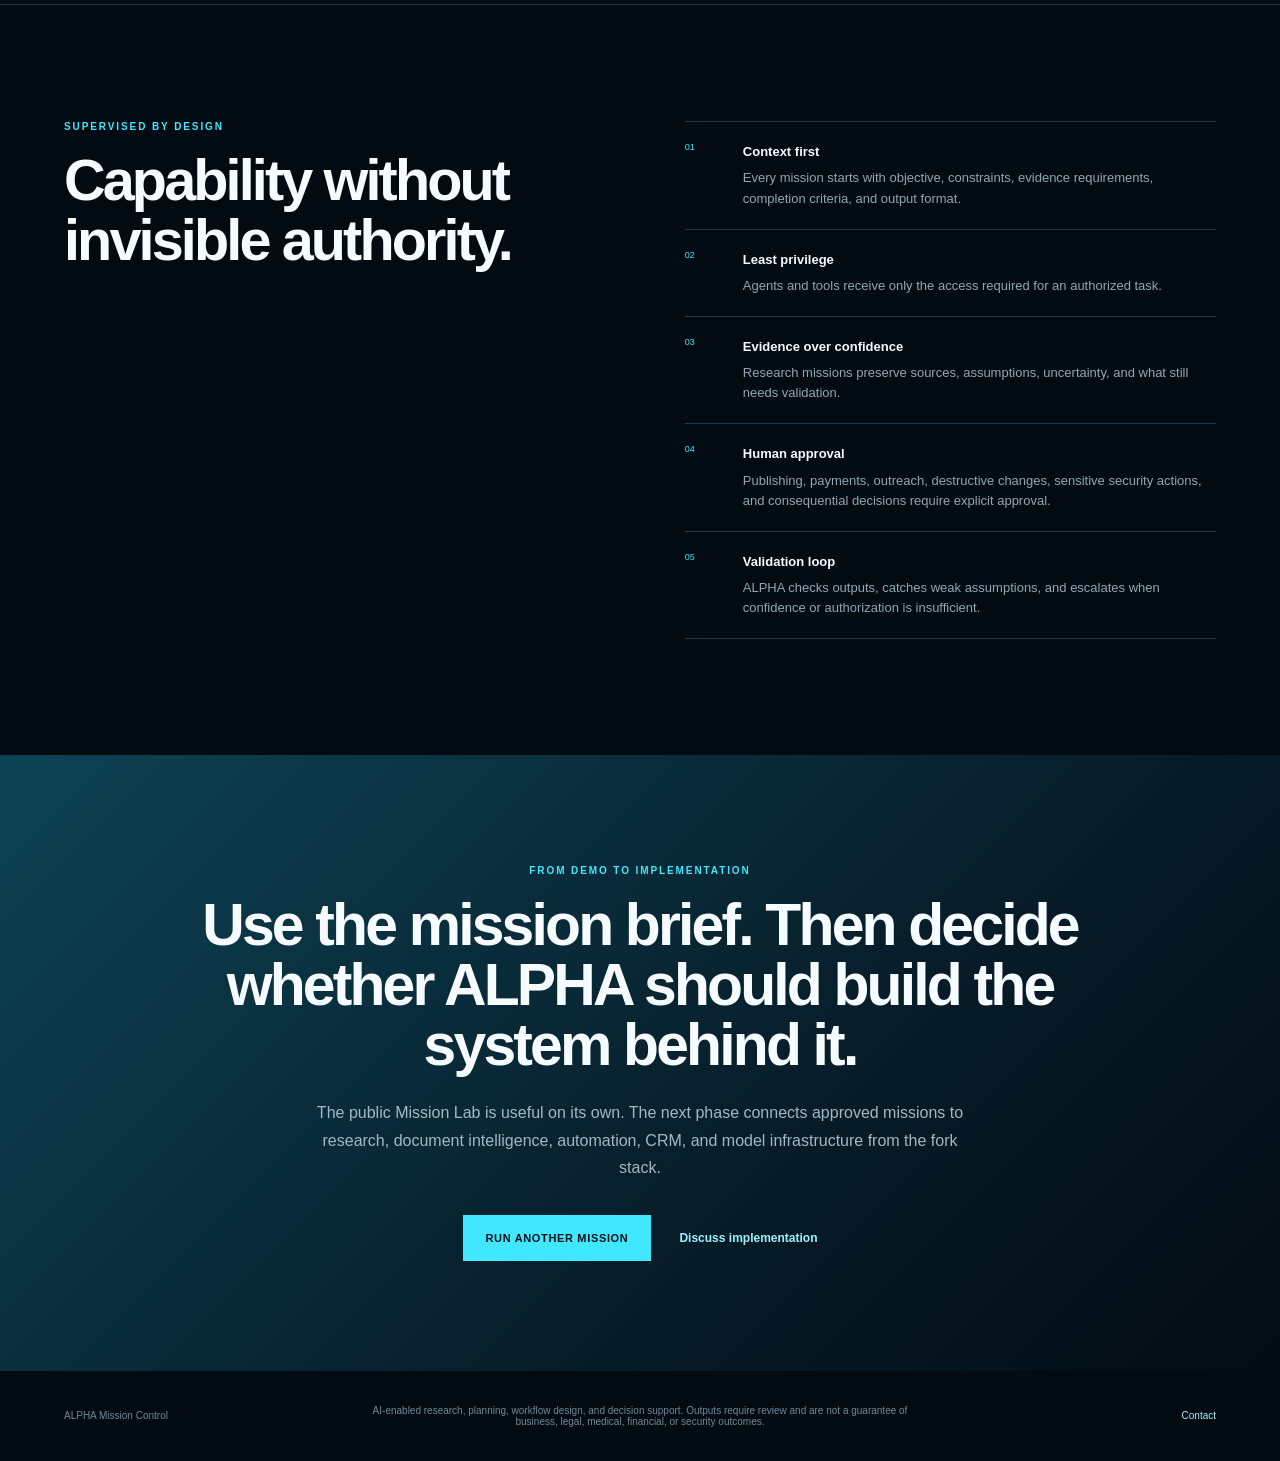
==== commit e913949d: "Add ALPHA revenue and strategy agents to network" ====
--- a/index.html
+++ b/index.html
@@ -97,7 +97,7 @@
     <section class="section" id="network">
       <div class="section-head">
         <div><p class="eyebrow">The agent network</p><h2>One objective. Specialist ownership. One accountable synthesis.</h2></div>
-        <p class="lead">ALPHA does not ask every agent to do everything. Missions are routed to the smallest useful team, with specialists owning research, planning, engineering, operations, security, compliance, or customer implementation as needed.</p>
+        <p class="lead">ALPHA does not ask every agent to do everything. Missions are routed to the smallest useful team, with specialists owning research, product, revenue, engineering, operations, measurement, security, compliance, integrations, or customer implementation as needed.</p>
       </div>
       <div class="network-grid">
         <article><span>01</span><h3>ALPHA</h3><p>Primary orchestrator. Defines the mission packet, routes work, resolves conflicts, synthesizes evidence, and prepares the final decision.</p></article>
@@ -106,6 +106,12 @@
         <article><span>04</span><h3>HAL + BOB + JAN</h3><p>ML/LLM strategy, software architecture, retrieval, evaluation, integrations, and model-system design.</p></article>
         <article><span>05</span><h3>FRED + TED</h3><p>Forward-deployed implementation, workflow integration, deployment, monitoring, reliability, and operational handoff.</p></article>
         <article><span>06</span><h3>BENICIO + BILLY</h3><p>Security review, adversarial thinking, permissions, governance, risk controls, and human approval boundaries.</p></article>
+        <article><span>07</span><h3>CLOSER + MAYA</h3><p>Sales qualification, approved offers, proposals, objection handling, campaigns, distribution, and channel measurement.</p></article>
+        <article><span>08</span><h3>BRIDGE + SUCCESS</h3><p>Business-system integrations, customer onboarding, adoption, support coordination, renewals, and expansion signals.</p></article>
+        <article><span>09</span><h3>EVAL + PULSE</h3><p>Cross-agent verification, regression evidence, KPI scorecards, performance diagnostics, and release recommendations.</p></article>
+        <article><span>10</span><h3>FORGE + SCOUT</h3><p>Bounded product decisions, MVP scope, market intelligence, opportunity scoring, and validation paths.</p></article>
+        <article><span>11</span><h3>SCRIBE + CONDUCTOR</h3><p>SOPs, runbooks, workflow state, dependencies, retries, handoffs, deadlines, and escalation.</p></article>
+        <article><span>12</span><h3>PROCURE</h3><p>Cost-aware vendor, model, platform, and build-versus-buy decisions with portability and exit controls.</p></article>
       </div>
     </section>
 
--- a/styles.css
+++ b/styles.css
@@ -1 +1 @@
-:root{--bg:#041019;--panel:#0a202e;--panel2:#0e2a39;--white:#f4fbff;--muted:#8ea7b7;--dim:#506b7b;--cyan:#38e8ff;--cyan2:#9af4ff;--green:#8dffbc;--line:#1c4455}*{box-sizing:border-box}html{scroll-behavior:smooth}body{margin:0;background:radial-gradient(circle at 82% 8%,rgba(35,176,216,.15),transparent 30rem),var(--bg);color:var(--white);font-family:Arial,Helvetica,sans-serif}a{color:inherit;text-decoration:none}.nav{height:78px;display:flex;align-items:center;justify-content:space-between;padding:0 5vw;border-bottom:1px solid var(--line);background:rgba(4,16,25,.9);position:sticky;top:0;z-index:10;backdrop-filter:blur(14px)}.brand{display:flex;align-items:center;gap:12px}.brand>span:last-child{display:flex;flex-direction:column}.brand strong{letter-spacing:.16em;font-size:14px}.brand small{color:var(--muted);font-size:9px;letter-spacing:.14em}.brand-mark{width:40px;height:40px;border:1px solid var(--cyan);border-radius:50%;display:grid;place-items:center;color:var(--cyan);font-weight:900;font-size:11px;box-shadow:0 0 22px rgba(56,232,255,.25)}nav{display:flex;gap:32px}nav a{font-size:13px;color:#b3c4d1}.button{display:inline-flex;justify-content:center;background:var(--cyan);color:#001118;padding:17px 24px;border:1px solid var(--cyan);font-size:12px;font-weight:900;letter-spacing:.04em;text-transform:uppercase}.button-small{padding:12px 17px;font-size:10px}.hero{min-height:760px;display:grid;grid-template-columns:1.03fr .97fr;gap:5vw;align-items:center;padding:86px 6vw 74px}.eyebrow{color:var(--cyan);font-size:11px;font-weight:900;letter-spacing:.18em;text-transform:uppercase;margin:0 0 20px}h1,h2,h3,p{margin-top:0}h1{font-size:clamp(52px,6.4vw,92px);line-height:.94;letter-spacing:-.055em;margin-bottom:30px}h1 span{display:block;color:#6b8596}.lead{font-size:18px;line-height:1.7;color:#abc0ce;max-width:700px}.actions{display:flex;gap:28px;align-items:center;margin-top:34px}.text-link{color:var(--cyan2);font-size:13px;font-weight:800}.micro{font-size:10px;color:#6e899a;margin-top:18px}.command{min-height:585px;padding:22px;border:1px solid rgba(56,232,255,.36);background:linear-gradient(rgba(56,232,255,.04) 1px,transparent 1px),linear-gradient(90deg,rgba(56,232,255,.04) 1px,transparent 1px),linear-gradient(145deg,#0b2635,#04111b);background-size:28px 28px,28px 28px,auto;box-shadow:0 28px 90px rgba(0,0,0,.35)}.command-head{display:flex;justify-content:space-between;color:#7796a8;font-size:9px;letter-spacing:.16em}.online{color:var(--green)}.core-wrap{height:300px;width:300px;margin:14px auto 0;position:relative}.core{position:absolute;top:82px;left:92px;width:116px;height:116px;border-radius:50%;display:grid;place-items:center;background:radial-gradient(circle,#baf8ff 0,#38e8ff 20%,#0b5166 42%,#061720 65%);box-shadow:0 0 44px rgba(56,232,255,.52);color:#00141c;font-size:48px;font-weight:900}.orbit{position:absolute;border:1px solid rgba(56,232,255,.42);border-radius:50%;inset:42px}.orbit.two{inset:13px;border-style:dashed;transform:rotate(48deg)}.core-wrap small{position:absolute;bottom:5px;width:100%;text-align:center;color:#7fc8dc;font-size:9px;letter-spacing:.2em}.stats{display:grid;grid-template-columns:repeat(3,1fr);padding:16px 0;border-block:1px solid var(--line)}.stats div{display:flex;flex-direction:column;text-align:center}.stats b{color:var(--cyan2);font-size:22px}.stats span{color:#688494;font-size:9px;text-transform:uppercase;margin-top:4px}.mission{display:flex;flex-direction:column;gap:8px;margin-top:20px;padding:16px;border-left:2px solid var(--cyan);background:rgba(11,36,50,.85)}.mission small,.mission span{color:#648292;font-size:9px;letter-spacing:.12em}.method{min-height:54px;display:flex;align-items:center;justify-content:center;background:var(--cyan);color:#00141c;font-size:11px;font-weight:900;letter-spacing:.12em;text-transform:uppercase}.method i{width:4px;height:4px;border-radius:50%;background:rgba(0,20,28,.35);margin:0 26px}.section{max-width:1320px;margin:auto;padding:110px 5vw}.intro,.calculator,.review,.trust{display:grid;grid-template-columns:1fr 1fr;gap:7vw;align-items:center}h2{font-size:clamp(38px,4.3vw,66px);line-height:1.03;letter-spacing:-.045em}.console{max-width:1180px;margin:0 auto 40px;border:1px solid var(--line)}.tabs{display:grid;grid-template-columns:repeat(6,1fr);border-bottom:1px solid var(--line)}.tabs button{border:0;border-right:1px solid var(--line);padding:20px 10px;background:transparent;color:#6f8c9e;font-size:11px;font-weight:900;text-transform:uppercase;cursor:pointer}.tabs button.active{color:var(--cyan);background:rgba(56,232,255,.08)}.team-panel{display:grid;grid-template-columns:1fr 1fr;gap:26px;padding:32px}.team-panel small,.impact small,.packet small{color:#648292;font-size:9px;letter-spacing:.16em}.team-panel h3{font-size:30px;margin:8px 0}.team-panel p{color:#a8bdc9;line-height:1.6}.agents{color:var(--cyan2)!important;font-weight:900}.route{grid-column:1/-1;display:flex;align-items:center;justify-content:center;gap:14px;padding:19px;border-top:1px solid var(--line);text-transform:uppercase;font-size:11px}.cyan{color:var(--cyan);font-weight:900}.inputs{display:grid;gap:24px;margin-top:34px}.inputs label{display:grid;grid-template-columns:1fr 100px;gap:10px;color:#9db3c0;font-size:12px}.inputs strong{text-align:right;color:var(--cyan2)}.inputs input{grid-column:1/-1;width:100%;accent-color:var(--cyan)}.impact{padding:42px;background:linear-gradient(145deg,#0d2a39,#061721);border:1px solid rgba(56,232,255,.3)}.impact>strong{display:block;color:var(--cyan);font-size:clamp(72px,8vw,116px);line-height:1;margin-top:24px}.impact>span{color:#91a8b6}.impact hr{border:0;border-top:1px solid var(--line);margin:32px 0}.impact>div{display:grid;grid-template-columns:1fr 1fr}.impact p{display:flex;flex-direction:column}.impact p b{font-size:25px}.impact p span{font-size:10px;color:#6f8b9a;text-transform:uppercase}.packet{padding:32px;background:#eaf3f6;color:#09212d}.packet-head{display:flex;justify-content:space-between;padding-bottom:18px;border-bottom:1px solid #bdd1d9;font-size:9px;font-weight:900}.packet-head span:last-child{background:#d2f7e0;color:#12633b;padding:7px}.packet h3{font-size:31px;margin:28px 0}.packet-grid{display:grid;grid-template-columns:1fr 1fr;gap:1px;background:#c7d9e0}.packet-grid div{background:#f5fafb;padding:18px}.packet-grid p{font-size:12px;line-height:1.5;margin-bottom:0}.demo{font-size:10px;color:#5f7a87;margin:18px 0 0}.review ol{color:#9fb4c0;line-height:1.6;padding-left:21px}.review li{padding:14px 0;border-bottom:1px solid var(--line)}.offer-grid{display:grid;grid-template-columns:repeat(3,1fr);gap:18px;margin-top:52px}.offer-grid article{min-height:330px;padding:34px;background:rgba(8,27,40,.75);border:1px solid var(--line)}.offer-grid article.featured{border-color:var(--green);box-shadow:inset 0 3px var(--green)}.offer-grid small{color:var(--cyan);letter-spacing:.16em}.offer-grid h3{font-size:23px;margin:30px 0 18px}.offer-grid strong{display:block;font-size:34px;color:var(--cyan2)}.offer-grid p{color:#9bb1bd;line-height:1.6}.offer-grid ul{padding-left:18px;color:#9bb1bd;line-height:1.6;font-size:13px}.scenario{padding:110px 7vw;border-block:1px solid var(--line)}.scenario>div:first-child,.scenario>.micro,.math{max-width:1200px;margin-left:auto;margin-right:auto}.math{display:grid;grid-template-columns:1fr auto 1fr auto 1.2fr;gap:24px;align-items:center;margin-top:58px}.math div{display:flex;flex-direction:column}.math strong{font-size:clamp(36px,4.5vw,66px)}.math span{color:#6f8a9b;font-size:10px;text-transform:uppercase}.math b{color:#436170;font-size:30px}.math div:last-child{border-left:1px solid var(--cyan);padding-left:32px}.math div:last-child strong{color:var(--cyan)}.trust-list{border-top:1px solid var(--line)}.trust-list div{display:grid;grid-template-columns:40px 1fr;gap:18px;padding:22px 0;border-bottom:1px solid var(--line)}.trust-list span{color:var(--cyan);font-size:10px}.trust-list p{margin:0;color:#8ca5b4;line-height:1.55}.trust-list b{display:block;color:var(--white);margin-bottom:7px}.cta{text-align:center;padding:110px 7vw;background:linear-gradient(135deg,#0e4557,#08212e 60%,#041019)}.cta h2{max-width:860px;margin:auto}.cta>p:not(.eyebrow){max-width:640px;margin:25px auto;color:#a2b8c4;line-height:1.7}.center{justify-content:center}footer{display:grid;grid-template-columns:1fr 2fr 1fr;align-items:center;gap:25px;padding:34px 5vw;color:#6f8998;font-size:10px}footer p{text-align:center;margin:0}footer a{text-align:right;color:var(--cyan2)}@media(max-width:980px){nav{display:none}.hero,.intro,.calculator,.review,.trust{grid-template-columns:1fr}.offer-grid{grid-template-columns:1fr}.tabs{grid-template-columns:repeat(3,1fr)}.math{grid-template-columns:1fr}.math>b{display:none}.math div:last-child{border-left:0;border-top:1px solid var(--cyan);padding:22px 0 0}}@media(max-width:640px){.nav{padding:0 18px}.nav>.button{display:none}.hero{padding:70px 22px}.hero h1{font-size:50px}.actions{align-items:stretch;flex-direction:column}.method{align-items:flex-start;flex-direction:column;gap:8px;padding:16px 22px}.method i{display:none}.section{padding:82px 22px}.console{margin:0 14px}.tabs{grid-template-columns:1fr 1fr}.team-panel{grid-template-columns:1fr;padding:22px}.route{grid-column:auto;align-items:flex-start;flex-direction:column}.packet-grid{grid-template-columns:1fr}.impact{padding:28px}footer{grid-template-columns:1fr;text-align:center}footer a{text-align:center}}
+:root{--bg:#030b12;--panel:#081a25;--panel2:#0c2431;--panel3:#102e3d;--white:#f6fbff;--muted:#9bb1bd;--dim:#5f7887;--cyan:#40e7ff;--cyan2:#9af4ff;--green:#89ffb6;--amber:#ffd17a;--line:#193c4b;--danger:#ff8d8d}*{box-sizing:border-box}html{scroll-behavior:smooth}body{margin:0;background:radial-gradient(circle at 82% 8%,rgba(64,231,255,.12),transparent 32rem),radial-gradient(circle at 15% 38%,rgba(35,103,145,.1),transparent 26rem),var(--bg);color:var(--white);font-family:Inter,Arial,Helvetica,sans-serif}button,input,textarea{font:inherit}button{color:inherit}a{color:inherit;text-decoration:none}.nav{min-height:78px;display:flex;align-items:center;justify-content:space-between;padding:0 5vw;border-bottom:1px solid var(--line);background:rgba(3,11,18,.9);position:sticky;top:0;z-index:20;backdrop-filter:blur(14px)}.brand{display:flex;align-items:center;gap:12px}.brand>span:last-child{display:flex;flex-direction:column}.brand strong{letter-spacing:.18em;font-size:14px}.brand small{color:var(--muted);font-size:9px;letter-spacing:.18em}.brand-mark{width:42px;height:42px;border:1px solid var(--cyan);border-radius:50%;display:grid;place-items:center;color:#00141c;background:radial-gradient(circle,#bdf9ff,#40e7ff 42%,#0d6b7e 72%,#06202b);font-weight:950;font-size:18px;box-shadow:0 0 28px rgba(64,231,255,.2)}nav{display:flex;gap:30px}nav a{font-size:12px;color:#b6c8d2}.button{border:1px solid var(--cyan);background:var(--cyan);color:#001118;padding:16px 22px;display:inline-flex;align-items:center;justify-content:center;font-size:11px;font-weight:900;letter-spacing:.06em;text-transform:uppercase;cursor:pointer;transition:.18s ease}.button:hover{transform:translateY(-1px);box-shadow:0 0 28px rgba(64,231,255,.2)}.button-small{padding:11px 16px;font-size:9px}.text-link{color:var(--cyan2);font-size:12px;font-weight:850}.hero{min-height:760px;display:grid;grid-template-columns:1.04fr .96fr;gap:5vw;align-items:center;padding:84px 6vw 74px}.hero-copy{max-width:760px}.eyebrow{color:var(--cyan);font-size:10px;font-weight:900;letter-spacing:.19em;text-transform:uppercase;margin:0 0 19px}h1,h2,h3,p{margin-top:0}h1{font-size:clamp(54px,6.4vw,94px);line-height:.92;letter-spacing:-.058em;margin-bottom:30px}h1 span{display:block;color:#6c8391}.lead{font-size:17px;line-height:1.72;color:#aec1cc;max-width:760px}.actions{display:flex;gap:28px;align-items:center;margin-top:34px}.micro{font-size:10px;color:#718d9d;margin-top:16px;line-height:1.6}.command{min-height:590px;padding:22px;border:1px solid rgba(64,231,255,.34);background:linear-gradient(rgba(64,231,255,.035) 1px,transparent 1px),linear-gradient(90deg,rgba(64,231,255,.035) 1px,transparent 1px),linear-gradient(145deg,#0b2635,#04111b);background-size:28px 28px,28px 28px,auto;box-shadow:0 28px 90px rgba(0,0,0,.34)}.command-head{display:flex;justify-content:space-between;color:#7796a8;font-size:9px;letter-spacing:.16em}.online{color:var(--green)}.core-wrap{height:318px;width:318px;margin:8px auto 0;position:relative}.core{position:absolute;top:93px;left:101px;width:116px;height:116px;border-radius:50%;display:grid;place-items:center;background:radial-gradient(circle,#d8fcff 0,#40e7ff 22%,#0c6377 45%,#061720 68%);box-shadow:0 0 48px rgba(64,231,255,.52);color:#00141c;font-size:50px;font-weight:950}.orbit{position:absolute;border:1px solid rgba(64,231,255,.4);border-radius:50%;inset:50px}.orbit.two{inset:22px;border-style:dashed;transform:rotate(48deg)}.orbit.three{inset:4px;border-color:rgba(137,255,182,.16)}.core-wrap small{position:absolute;bottom:2px;width:100%;text-align:center;color:#7fc8dc;font-size:9px;letter-spacing:.2em}.stats{display:grid;grid-template-columns:repeat(3,1fr);padding:15px 0;border-block:1px solid var(--line)}.stats div{display:flex;flex-direction:column;text-align:center}.stats b{color:var(--cyan2);font-size:21px}.stats span{color:#688494;font-size:8px;text-transform:uppercase;margin-top:4px;letter-spacing:.1em}.mission-card{display:flex;flex-direction:column;gap:8px;margin-top:20px;padding:16px;border-left:2px solid var(--cyan);background:rgba(11,36,50,.86)}.mission-card small,.mission-card span{color:#6f8d9c;font-size:9px;letter-spacing:.1em;line-height:1.55}.mission-card strong{font-size:13px}.method{min-height:54px;display:flex;align-items:center;justify-content:center;background:var(--cyan);color:#00141c;font-size:10px;font-weight:900;letter-spacing:.14em;text-transform:uppercase}.method i{width:4px;height:4px;border-radius:50%;background:rgba(0,20,28,.35);margin:0 25px}.mission-lab{max-width:1400px;margin:auto;padding:116px 5vw}.mission-intro{display:grid;grid-template-columns:1fr 1fr;gap:6vw;align-items:end}.mission-intro h2,.section-head h2{font-size:clamp(40px,4.7vw,68px);line-height:1.02;letter-spacing:-.05em;margin-bottom:20px}.examples{grid-column:1/-1;display:flex;gap:10px;flex-wrap:wrap;margin-top:14px}.examples button{border:1px solid var(--line);background:#071925;padding:11px 14px;color:#9fc0cf;font-size:10px;cursor:pointer}.examples button:hover{border-color:var(--cyan);color:var(--cyan2)}.mission-workspace{display:grid;grid-template-columns:.9fr 1.1fr;gap:18px;margin-top:42px;align-items:stretch}.mission-form,.result-panel{border:1px solid var(--line);background:linear-gradient(145deg,rgba(9,31,44,.94),rgba(5,17,26,.94));min-height:470px;padding:30px}.mission-form{display:flex;flex-direction:column}.mission-form label{font-size:10px;font-weight:900;color:var(--cyan);letter-spacing:.16em;text-transform:uppercase;margin-bottom:14px}.mission-form textarea{width:100%;min-height:270px;resize:vertical;border:1px solid #214b5d;background:#04121b;color:var(--white);padding:18px;line-height:1.6;outline:none}.mission-form textarea:focus{border-color:var(--cyan);box-shadow:0 0 0 3px rgba(64,231,255,.07)}.form-meta{display:flex;justify-content:space-between;color:#698796;font-size:9px;margin:10px 0 20px}.mission-form .button{margin-top:auto;width:100%}.result-panel{position:relative;overflow:hidden}.result-panel:before{content:"";position:absolute;inset:0;background:linear-gradient(rgba(64,231,255,.025) 1px,transparent 1px),linear-gradient(90deg,rgba(64,231,255,.025) 1px,transparent 1px);background-size:24px 24px;pointer-events:none}.result-empty{min-height:405px;display:grid;place-items:center;align-content:center;text-align:center;position:relative;z-index:1}.pulse{width:20px;height:20px;border:1px solid var(--cyan);border-radius:50%;box-shadow:0 0 0 0 rgba(64,231,255,.45);animation:pulse 1.8s infinite}.result-empty p{margin:18px 0 6px;color:#c4d6df}.result-empty small{color:#6e8998}.result-ready{position:relative;z-index:1}.result-top{display:flex;justify-content:space-between;gap:20px;padding-bottom:18px;border-bottom:1px solid var(--line)}.result-top small,.brief-block small{color:#668797;font-size:8px;letter-spacing:.16em;text-transform:uppercase}.result-top strong{color:var(--green);font-size:10px;letter-spacing:.12em}.mission-name{font-size:25px;line-height:1.15;margin:18px 0 20px}.brief-grid{display:grid;grid-template-columns:1fr 1fr;gap:12px}.brief-block{padding:14px;border:1px solid rgba(25,60,75,.75);background:rgba(3,16,24,.72)}.brief-block p{font-size:11px;color:#b4c8d3;line-height:1.55;margin:8px 0 0}.brief-block strong{display:block;color:var(--cyan2);font-size:11px;line-height:1.5;margin-top:8px}.plan-list{margin:18px 0 0;padding:0;list-style:none}.plan-list li{display:grid;grid-template-columns:28px 1fr;gap:10px;padding:11px 0;border-bottom:1px solid rgba(25,60,75,.7);font-size:11px;color:#a9bdc8;line-height:1.45}.plan-list li span{color:var(--cyan);font-weight:900}.result-actions{display:flex;gap:10px;flex-wrap:wrap;margin-top:18px}.ghost-button{border:1px solid var(--line);background:transparent;color:var(--cyan2);padding:10px 12px;font-size:9px;font-weight:900;text-transform:uppercase;cursor:pointer}.status-row{display:flex;gap:8px;align-items:center;margin:10px 0 18px;color:#6f8d9d;font-size:9px}.status-dot{width:7px;height:7px;border-radius:50%;background:var(--green);box-shadow:0 0 10px rgba(137,255,182,.6)}.section,.stack-section{max-width:1400px;margin:auto;padding:116px 5vw}.section-head{display:grid;grid-template-columns:1.12fr .88fr;gap:7vw;align-items:end}.network-grid,.stack-grid{display:grid;grid-template-columns:repeat(3,1fr);gap:16px;margin-top:50px}.network-grid article,.stack-grid article{border:1px solid var(--line);padding:28px;background:rgba(8,26,37,.66);min-height:230px}.network-grid article span{color:var(--cyan);font-size:9px}.network-grid h3,.stack-grid h3{font-size:23px;margin:20px 0 14px}.network-grid p,.stack-grid p,.stack-grid span{color:#9eb2bd;line-height:1.62;font-size:13px}.stack-section{max-width:none;background:linear-gradient(180deg,rgba(9,32,46,.45),rgba(4,15,23,.15));border-block:1px solid var(--line)}.stack-section>.section-head,.stack-grid{max-width:1260px;margin-left:auto;margin-right:auto}.stack-grid article{min-height:275px}.stack-grid small{color:var(--cyan);font-size:8px;letter-spacing:.17em}.stack-grid b{display:block;margin-top:20px;color:var(--white);font-size:10px;text-transform:uppercase;letter-spacing:.08em}.principles{display:grid;grid-template-columns:1fr 1fr;gap:7vw;align-items:start}.principles h2{font-size:clamp(40px,4.5vw,66px);line-height:1.03;letter-spacing:-.05em}.principle-list{border-top:1px solid var(--line)}.principle-list div{display:grid;grid-template-columns:42px 1fr;gap:16px;padding:20px 0;border-bottom:1px solid var(--line)}.principle-list span{color:var(--cyan);font-size:9px}.principle-list p{margin:0;color:#8fa7b5;line-height:1.55;font-size:13px}.principle-list b{display:block;color:var(--white);margin-bottom:6px}.cta{text-align:center;padding:110px 7vw;background:linear-gradient(135deg,#0d4354,#071d29 60%,#030b12)}.cta h2{max-width:880px;margin:auto;font-size:clamp(42px,4.6vw,67px);line-height:1.02;letter-spacing:-.048em}.cta>p:not(.eyebrow){max-width:680px;margin:24px auto;color:#a2b8c4;line-height:1.7}.center{justify-content:center}footer{display:grid;grid-template-columns:1fr 2fr 1fr;align-items:center;gap:25px;padding:34px 5vw;color:#6f8998;font-size:10px}footer p{text-align:center;margin:0}footer a{text-align:right;color:var(--cyan2)}@keyframes pulse{0%{box-shadow:0 0 0 0 rgba(64,231,255,.45)}70%{box-shadow:0 0 0 18px rgba(64,231,255,0)}100%{box-shadow:0 0 0 0 rgba(64,231,255,0)}}@media(max-width:1050px){nav{display:none}.hero{grid-template-columns:1fr}.command{max-width:720px}.mission-intro,.mission-workspace,.section-head,.principles{grid-template-columns:1fr}.network-grid,.stack-grid{grid-template-columns:1fr 1fr}.mission-intro{align-items:start}.mission-intro .examples{grid-column:auto}}@media(max-width:680px){.nav{padding:0 18px}.nav>.button{display:none}.hero{padding:64px 22px}.hero h1{font-size:51px}.actions{align-items:stretch;flex-direction:column}.method{align-items:flex-start;flex-direction:column;gap:8px;padding:16px 22px}.method i{display:none}.mission-lab,.section,.stack-section{padding:78px 22px}.mission-form,.result-panel{padding:22px;min-height:auto}.result-empty{min-height:310px}.network-grid,.stack-grid,.brief-grid{grid-template-columns:1fr}.examples{flex-direction:column}.examples button{text-align:left}.core-wrap{transform:scale(.9);transform-origin:center}.command{padding:16px}.stats span{font-size:7px}footer{grid-template-columns:1fr;text-align:center}footer a{text-align:center}.cta{padding:82px 22px}}
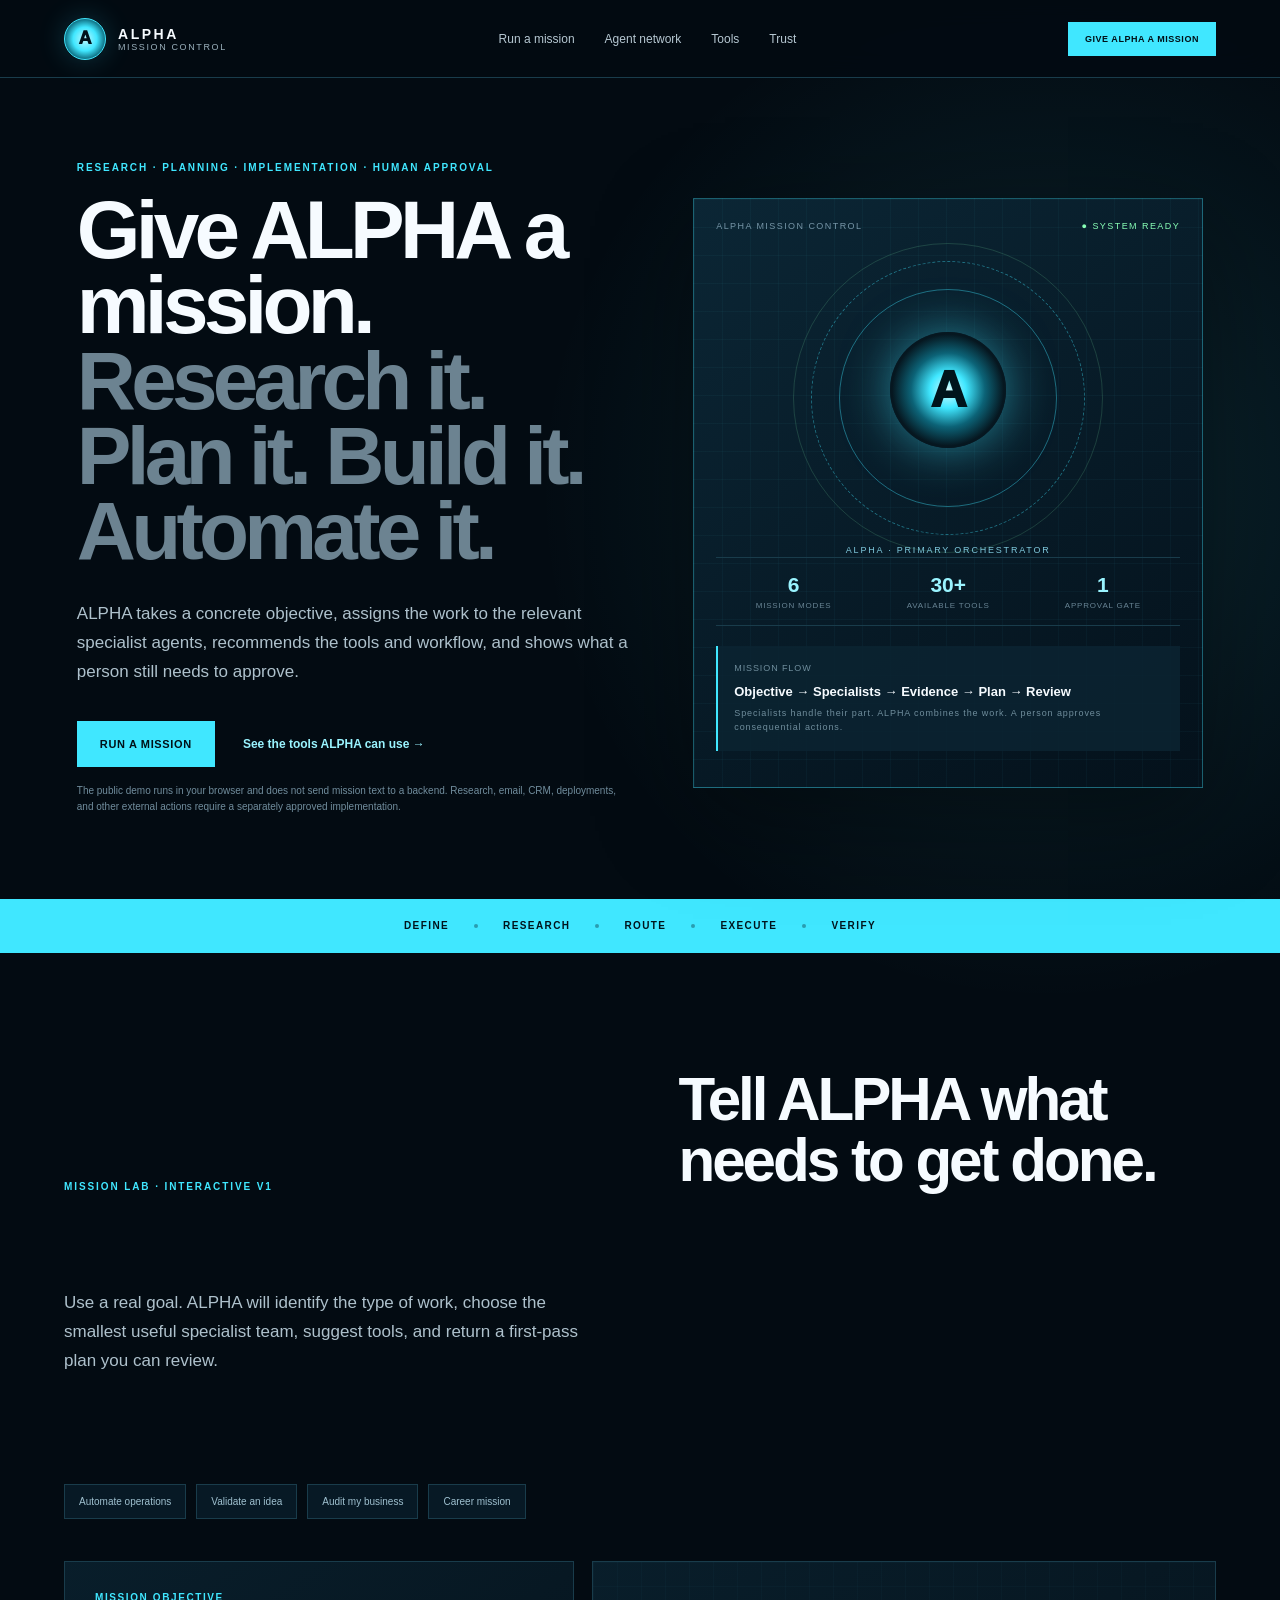
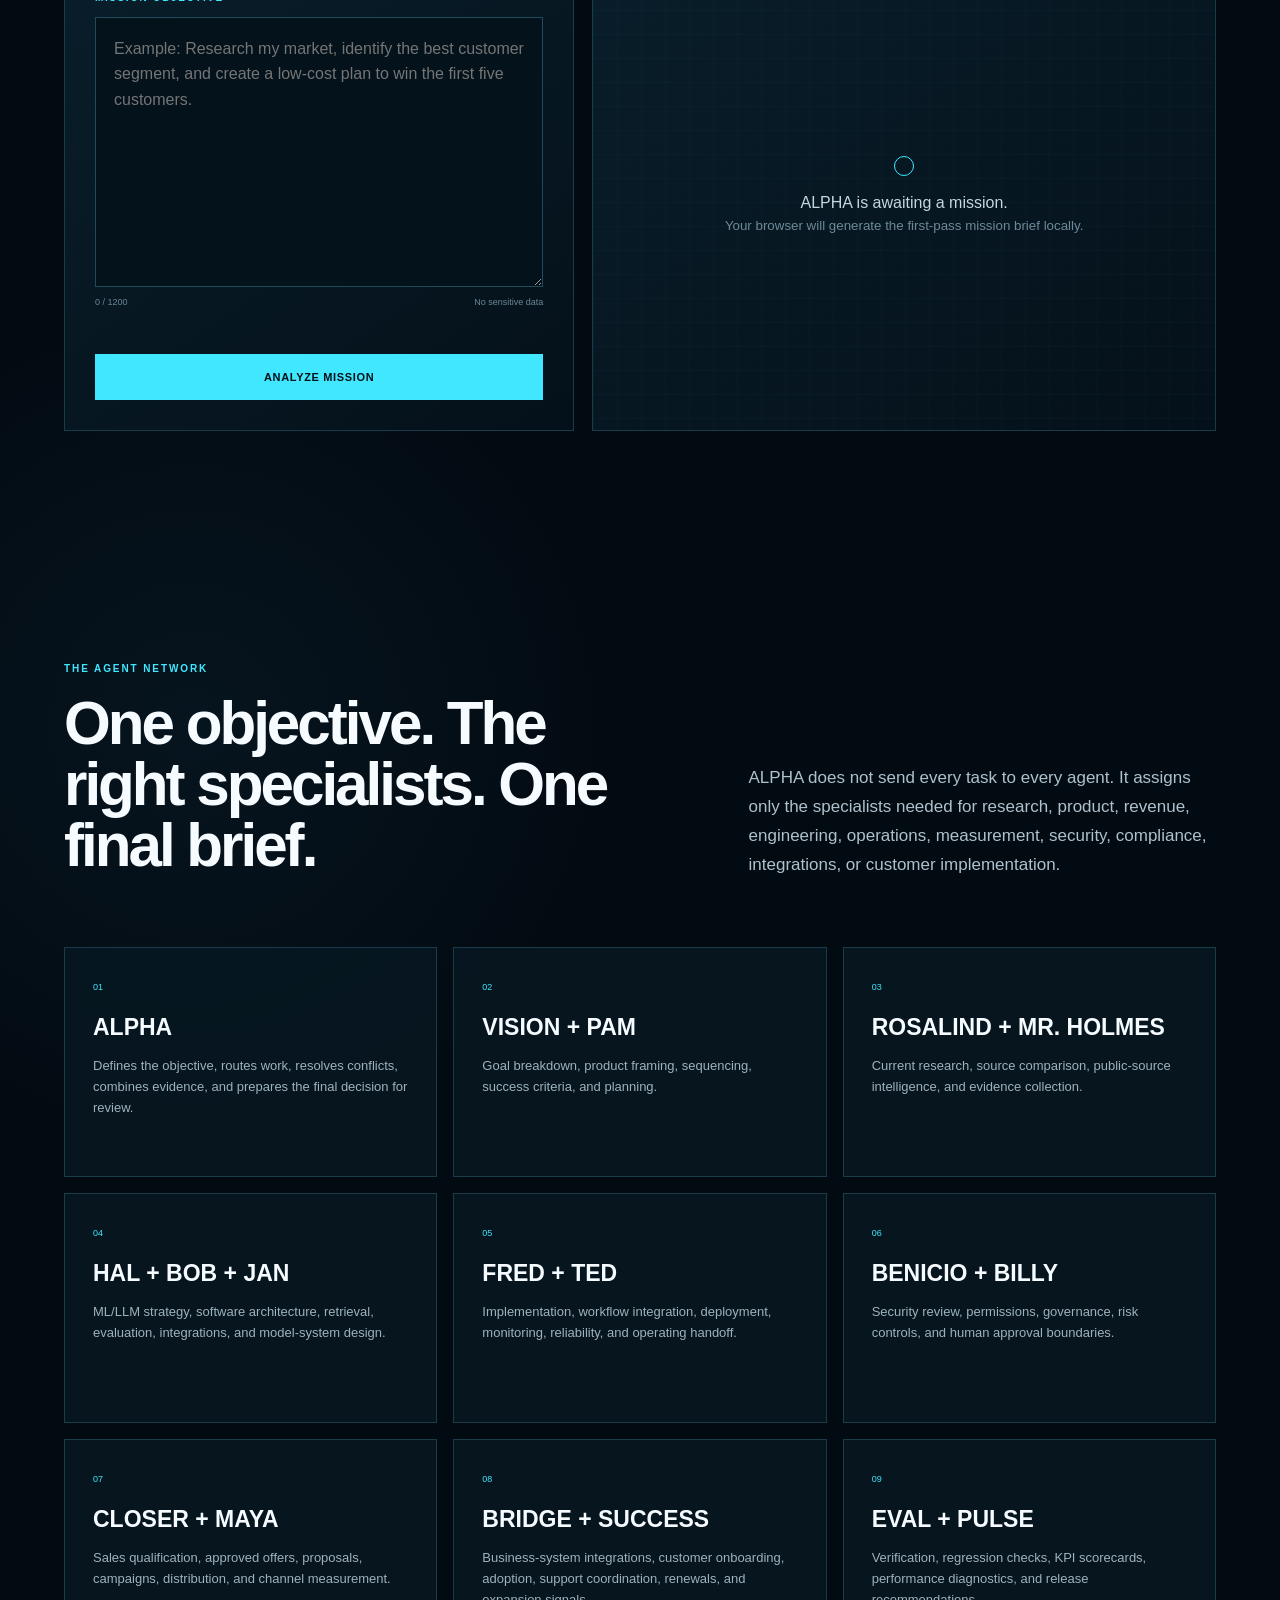
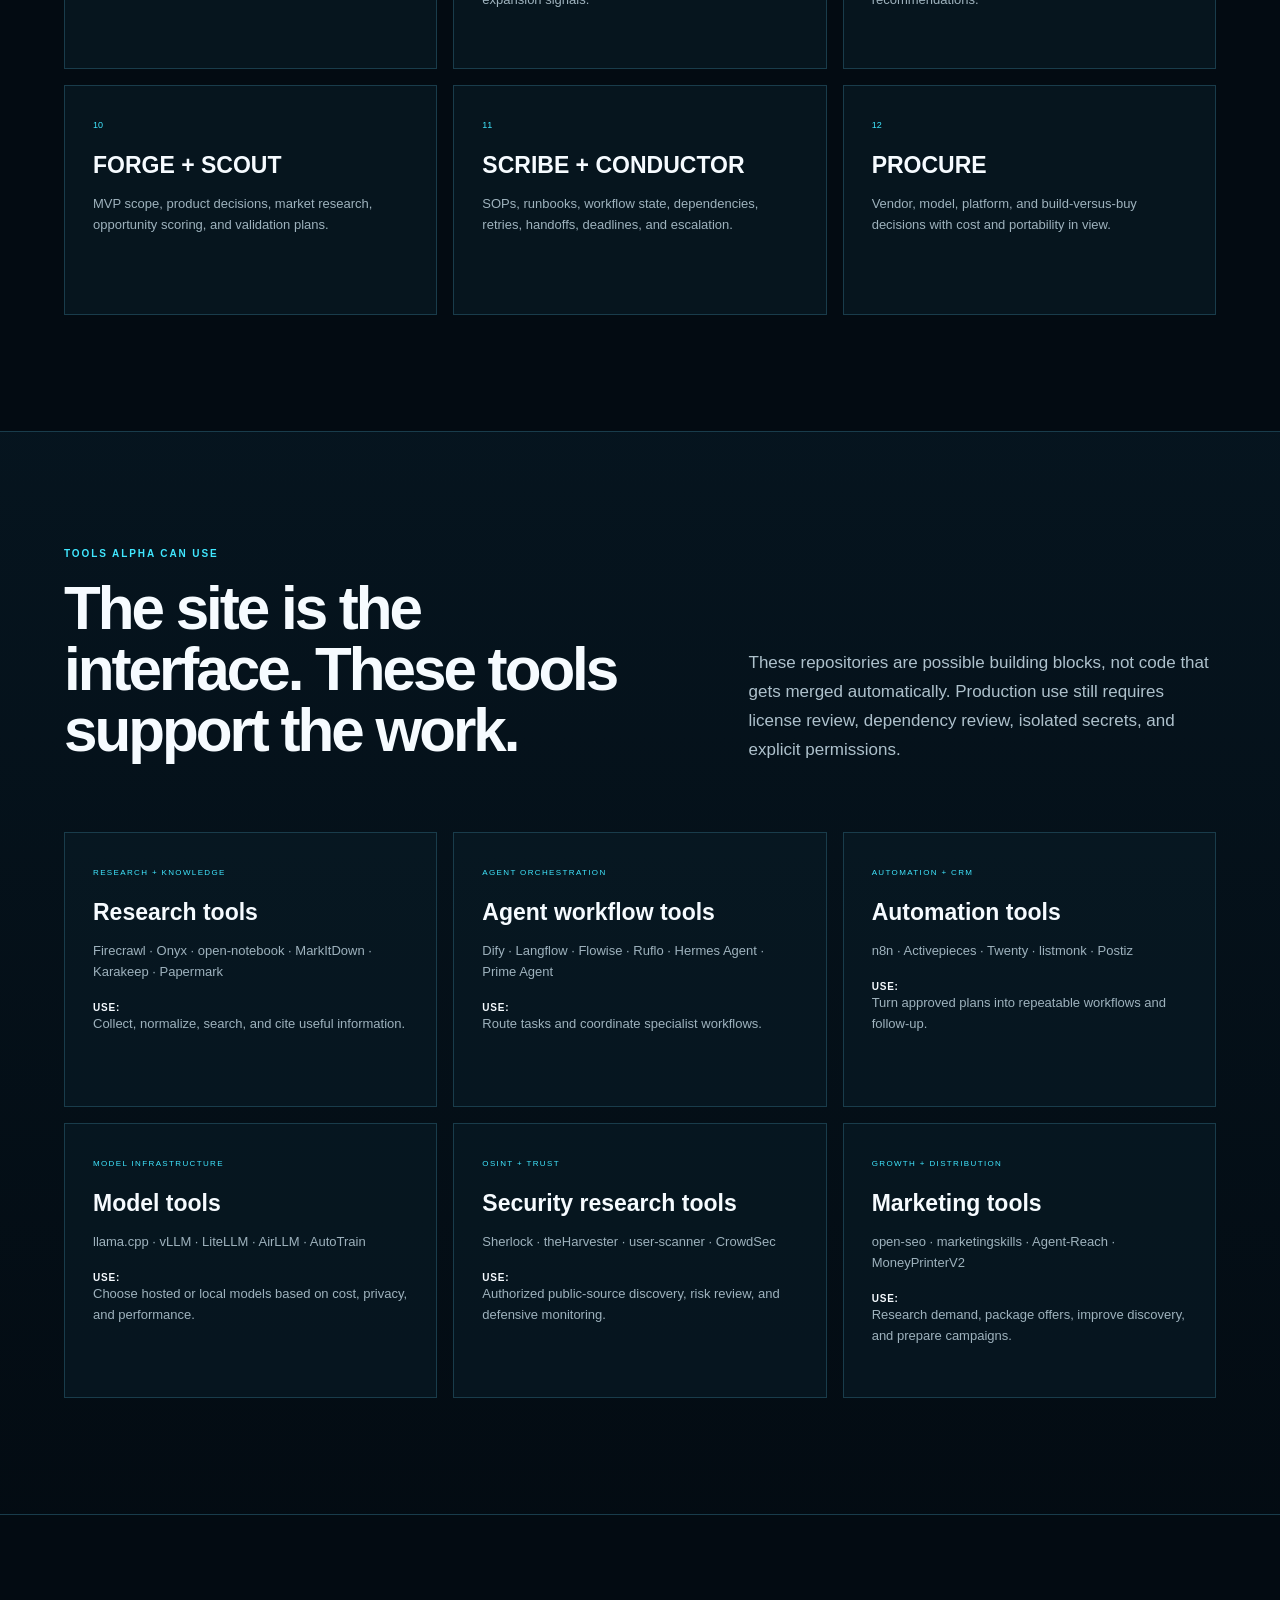
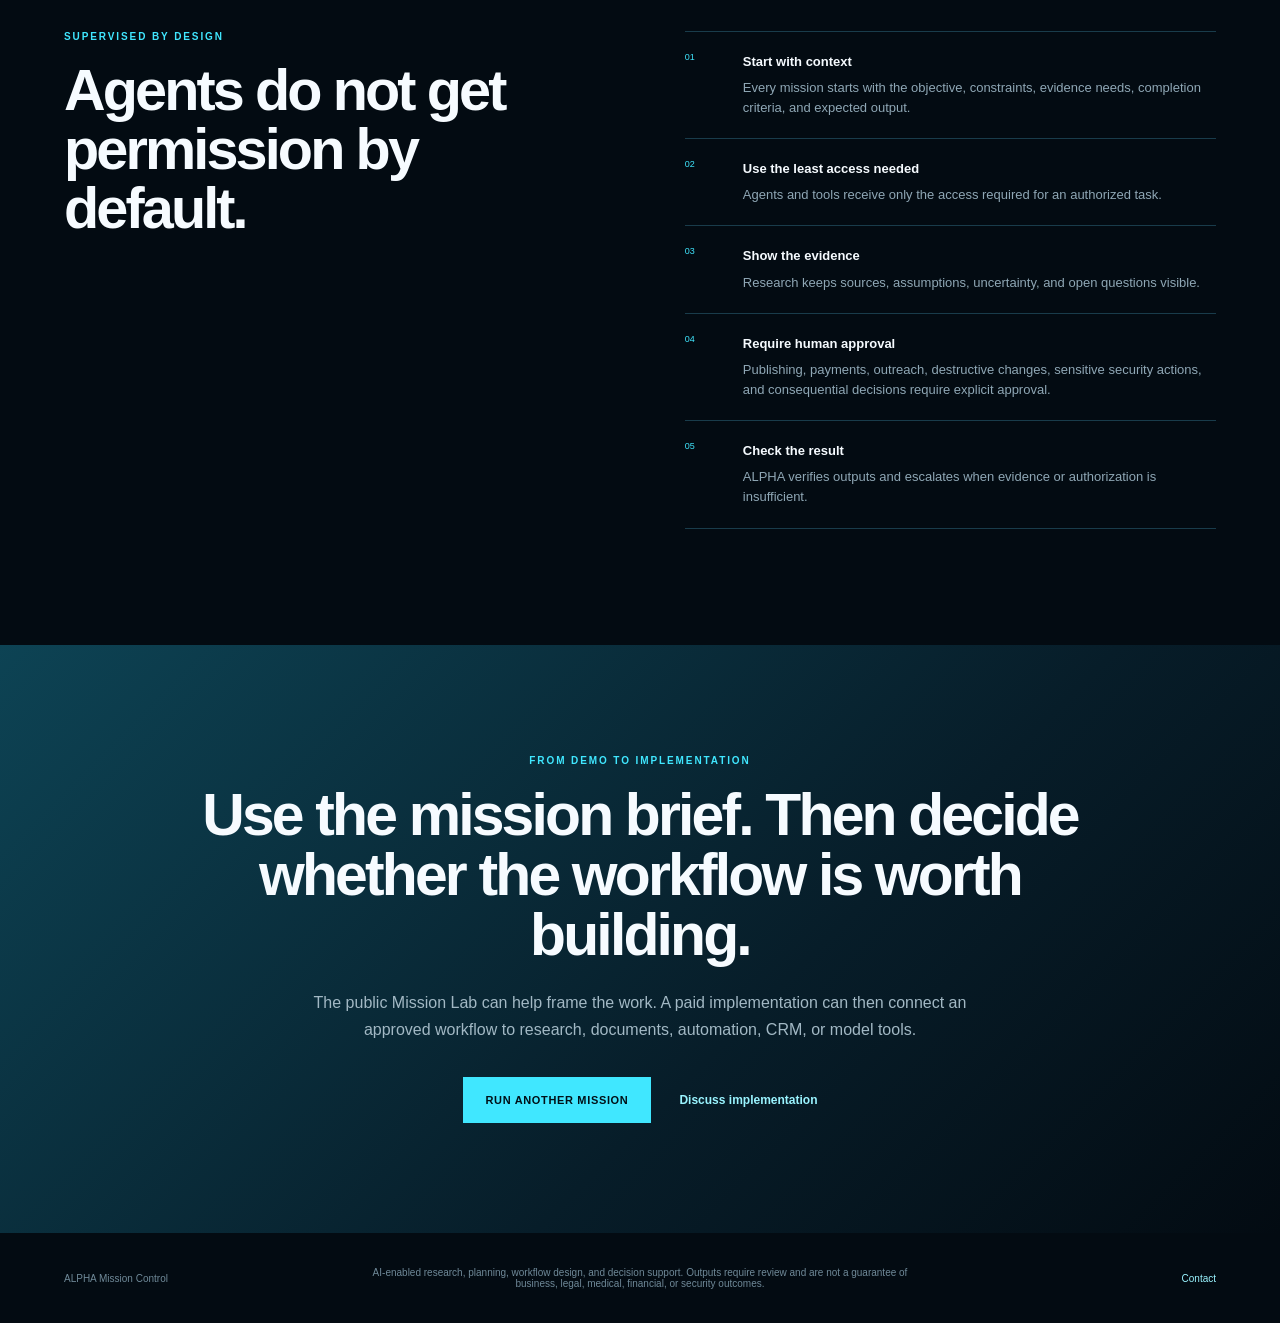
==== commit 05724a48: "Replace abstract AI jargon with concrete workflow language" ====
--- a/index.html
+++ b/index.html
@@ -4,7 +4,7 @@
   <meta charset="utf-8">
   <meta name="viewport" content="width=device-width, initial-scale=1">
   <title>ALPHA Mission Control — Research. Plan. Build. Automate.</title>
-  <meta name="description" content="Give ALPHA a real mission. ALPHA routes the objective across a supervised specialist network and returns a practical mission brief, execution plan, and human approval points.">
+  <meta name="description" content="Give ALPHA a concrete objective. It assigns the relevant specialists and returns a research-backed plan with clear human approval points.">
   <meta name="referrer" content="strict-origin-when-cross-origin">
   <meta http-equiv="Content-Security-Policy" content="default-src 'self'; script-src 'self'; style-src 'self'; img-src 'self' data:; font-src 'self'; connect-src 'none'; object-src 'none'; base-uri 'self'; form-action 'none'; upgrade-insecure-requests">
   <meta http-equiv="Permissions-Policy" content="camera=(), microphone=(), geolocation=(), payment=(), usb=()">
@@ -20,7 +20,7 @@
     <nav aria-label="Primary navigation">
       <a href="#mission">Run a mission</a>
       <a href="#network">Agent network</a>
-      <a href="#stack">Fork stack</a>
+      <a href="#stack">Tools</a>
       <a href="#trust">Trust</a>
     </nav>
     <a class="button button-small" href="#mission">Give ALPHA a mission</a>
@@ -29,14 +29,14 @@
   <main id="top">
     <section class="hero">
       <div class="hero-copy">
-        <p class="eyebrow">Fork-powered · multi-agent · human supervised</p>
+        <p class="eyebrow">Research · planning · implementation · human approval</p>
         <h1>Give ALPHA a mission. <span>Research it. Plan it. Build it. Automate it.</span></h1>
-        <p class="lead">ALPHA is a practical AI action engine built around a network of specialist agents and reusable open-source capabilities. Start with a real objective and see how the system routes work, selects tools, creates an execution path, and identifies where human approval belongs.</p>
+        <p class="lead">ALPHA takes a concrete objective, assigns the work to the relevant specialist agents, recommends the tools and workflow, and shows what a person still needs to approve.</p>
         <div class="actions">
           <a class="button" href="#mission">Run a mission</a>
-          <a class="text-link" href="#stack">See the capability stack →</a>
+          <a class="text-link" href="#stack">See the tools ALPHA can use →</a>
         </div>
-        <p class="micro">The current public demo runs locally in your browser and does not send mission text to a backend. Connected research, automation, and model execution are staged behind explicit permission gates.</p>
+        <p class="micro">The public demo runs in your browser and does not send mission text to a backend. Research, email, CRM, deployments, and other external actions require a separately approved implementation.</p>
       </div>
 
       <aside class="command" aria-label="ALPHA system overview">
@@ -48,13 +48,13 @@
         </div>
         <div class="stats">
           <div><b>6</b><span>mission modes</span></div>
-          <div><b>30+</b><span>fork capabilities</span></div>
+          <div><b>30+</b><span>available tools</span></div>
           <div><b>1</b><span>approval gate</span></div>
         </div>
         <div class="mission-card">
           <small>MISSION FLOW</small>
-          <strong>Objective → Routing → Evidence → Plan → Action</strong>
-          <span>Specialists contribute. ALPHA consolidates. A human approves consequential actions.</span>
+          <strong>Objective → Specialists → Evidence → Plan → Review</strong>
+          <span>Specialists handle their part. ALPHA combines the work. A person approves consequential actions.</span>
         </div>
       </aside>
     </section>
@@ -67,7 +67,7 @@
       <div class="mission-intro">
         <p class="eyebrow">Mission Lab · interactive v1</p>
         <h2>Tell ALPHA what needs to get done.</h2>
-        <p class="lead">Use a real goal. ALPHA will classify the mission, assemble the most relevant specialist team, select candidate fork capabilities, and return a practical first-pass execution brief.</p>
+        <p class="lead">Use a real goal. ALPHA will identify the type of work, choose the smallest useful specialist team, suggest tools, and return a first-pass plan you can review.</p>
         <div class="examples" aria-label="Mission examples">
           <button type="button" data-example="Find the highest-impact repetitive workflow in my small business and create a practical automation plan.">Automate operations</button>
           <button type="button" data-example="Research whether my new product idea solves a real problem and build a validation plan before I spend money.">Validate an idea</button>
@@ -96,55 +96,55 @@
 
     <section class="section" id="network">
       <div class="section-head">
-        <div><p class="eyebrow">The agent network</p><h2>One objective. Specialist ownership. One accountable synthesis.</h2></div>
-        <p class="lead">ALPHA does not ask every agent to do everything. Missions are routed to the smallest useful team, with specialists owning research, product, revenue, engineering, operations, measurement, security, compliance, integrations, or customer implementation as needed.</p>
+        <div><p class="eyebrow">The agent network</p><h2>One objective. The right specialists. One final brief.</h2></div>
+        <p class="lead">ALPHA does not send every task to every agent. It assigns only the specialists needed for research, product, revenue, engineering, operations, measurement, security, compliance, integrations, or customer implementation.</p>
       </div>
       <div class="network-grid">
-        <article><span>01</span><h3>ALPHA</h3><p>Primary orchestrator. Defines the mission packet, routes work, resolves conflicts, synthesizes evidence, and prepares the final decision.</p></article>
-        <article><span>02</span><h3>VISION + PAM</h3><p>Goal decomposition, product framing, sequencing, success criteria, and adaptive planning.</p></article>
-        <article><span>03</span><h3>ROSALIND + MR. HOLMES</h3><p>Current research, evidence gathering, public-source intelligence, source comparison, and research packets.</p></article>
+        <article><span>01</span><h3>ALPHA</h3><p>Defines the objective, routes work, resolves conflicts, combines evidence, and prepares the final decision for review.</p></article>
+        <article><span>02</span><h3>VISION + PAM</h3><p>Goal breakdown, product framing, sequencing, success criteria, and planning.</p></article>
+        <article><span>03</span><h3>ROSALIND + MR. HOLMES</h3><p>Current research, source comparison, public-source intelligence, and evidence collection.</p></article>
         <article><span>04</span><h3>HAL + BOB + JAN</h3><p>ML/LLM strategy, software architecture, retrieval, evaluation, integrations, and model-system design.</p></article>
-        <article><span>05</span><h3>FRED + TED</h3><p>Forward-deployed implementation, workflow integration, deployment, monitoring, reliability, and operational handoff.</p></article>
-        <article><span>06</span><h3>BENICIO + BILLY</h3><p>Security review, adversarial thinking, permissions, governance, risk controls, and human approval boundaries.</p></article>
-        <article><span>07</span><h3>CLOSER + MAYA</h3><p>Sales qualification, approved offers, proposals, objection handling, campaigns, distribution, and channel measurement.</p></article>
+        <article><span>05</span><h3>FRED + TED</h3><p>Implementation, workflow integration, deployment, monitoring, reliability, and operating handoff.</p></article>
+        <article><span>06</span><h3>BENICIO + BILLY</h3><p>Security review, permissions, governance, risk controls, and human approval boundaries.</p></article>
+        <article><span>07</span><h3>CLOSER + MAYA</h3><p>Sales qualification, approved offers, proposals, campaigns, distribution, and channel measurement.</p></article>
         <article><span>08</span><h3>BRIDGE + SUCCESS</h3><p>Business-system integrations, customer onboarding, adoption, support coordination, renewals, and expansion signals.</p></article>
-        <article><span>09</span><h3>EVAL + PULSE</h3><p>Cross-agent verification, regression evidence, KPI scorecards, performance diagnostics, and release recommendations.</p></article>
-        <article><span>10</span><h3>FORGE + SCOUT</h3><p>Bounded product decisions, MVP scope, market intelligence, opportunity scoring, and validation paths.</p></article>
+        <article><span>09</span><h3>EVAL + PULSE</h3><p>Verification, regression checks, KPI scorecards, performance diagnostics, and release recommendations.</p></article>
+        <article><span>10</span><h3>FORGE + SCOUT</h3><p>MVP scope, product decisions, market research, opportunity scoring, and validation plans.</p></article>
         <article><span>11</span><h3>SCRIBE + CONDUCTOR</h3><p>SOPs, runbooks, workflow state, dependencies, retries, handoffs, deadlines, and escalation.</p></article>
-        <article><span>12</span><h3>PROCURE</h3><p>Cost-aware vendor, model, platform, and build-versus-buy decisions with portability and exit controls.</p></article>
+        <article><span>12</span><h3>PROCURE</h3><p>Vendor, model, platform, and build-versus-buy decisions with cost and portability in view.</p></article>
       </div>
     </section>
 
     <section class="stack-section" id="stack">
       <div class="section-head">
-        <div><p class="eyebrow">GitHub fork capability stack</p><h2>The website is the front door. The forks become the toolbox.</h2></div>
-        <p class="lead">These repositories are treated as candidate building blocks, not blindly merged code. Every production integration still requires license review, dependency review, secrets isolation, and a defined permission boundary.</p>
+        <div><p class="eyebrow">Tools ALPHA can use</p><h2>The site is the interface. These tools support the work.</h2></div>
+        <p class="lead">These repositories are possible building blocks, not code that gets merged automatically. Production use still requires license review, dependency review, isolated secrets, and explicit permissions.</p>
       </div>
       <div class="stack-grid">
-        <article><small>RESEARCH + KNOWLEDGE</small><h3>Evidence engine</h3><p>Firecrawl · Onyx · open-notebook · MarkItDown · Karakeep · Papermark</p><b>Use:</b><span>Collect, normalize, search, and cite useful information.</span></article>
-        <article><small>AGENT ORCHESTRATION</small><h3>Reasoning + routing</h3><p>Dify · Langflow · Flowise · Ruflo · Hermes Agent · Prime Agent</p><b>Use:</b><span>Route missions and coordinate specialist workflows.</span></article>
-        <article><small>AUTOMATION + CRM</small><h3>Action layer</h3><p>n8n · Activepieces · Twenty · listmonk · Postiz</p><b>Use:</b><span>Turn approved plans into repeatable workflows and follow-up.</span></article>
-        <article><small>MODEL INFRASTRUCTURE</small><h3>Flexible inference</h3><p>llama.cpp · vLLM · LiteLLM · AirLLM · AutoTrain</p><b>Use:</b><span>Route between hosted and local models based on cost, privacy, and performance.</span></article>
-        <article><small>OSINT + TRUST</small><h3>Exposure intelligence</h3><p>Sherlock · theHarvester · user-scanner · CrowdSec</p><b>Use:</b><span>Authorized public-source discovery, risk review, and defensive monitoring.</span></article>
-        <article><small>GROWTH + DISTRIBUTION</small><h3>Go-to-market engine</h3><p>open-seo · marketingskills · Agent-Reach · MoneyPrinterV2</p><b>Use:</b><span>Research demand, package offers, improve discovery, and prepare campaigns.</span></article>
+        <article><small>RESEARCH + KNOWLEDGE</small><h3>Research tools</h3><p>Firecrawl · Onyx · open-notebook · MarkItDown · Karakeep · Papermark</p><b>Use:</b><span>Collect, normalize, search, and cite useful information.</span></article>
+        <article><small>AGENT ORCHESTRATION</small><h3>Agent workflow tools</h3><p>Dify · Langflow · Flowise · Ruflo · Hermes Agent · Prime Agent</p><b>Use:</b><span>Route tasks and coordinate specialist workflows.</span></article>
+        <article><small>AUTOMATION + CRM</small><h3>Automation tools</h3><p>n8n · Activepieces · Twenty · listmonk · Postiz</p><b>Use:</b><span>Turn approved plans into repeatable workflows and follow-up.</span></article>
+        <article><small>MODEL INFRASTRUCTURE</small><h3>Model tools</h3><p>llama.cpp · vLLM · LiteLLM · AirLLM · AutoTrain</p><b>Use:</b><span>Choose hosted or local models based on cost, privacy, and performance.</span></article>
+        <article><small>OSINT + TRUST</small><h3>Security research tools</h3><p>Sherlock · theHarvester · user-scanner · CrowdSec</p><b>Use:</b><span>Authorized public-source discovery, risk review, and defensive monitoring.</span></article>
+        <article><small>GROWTH + DISTRIBUTION</small><h3>Marketing tools</h3><p>open-seo · marketingskills · Agent-Reach · MoneyPrinterV2</p><b>Use:</b><span>Research demand, package offers, improve discovery, and prepare campaigns.</span></article>
       </div>
     </section>
 
     <section class="section principles" id="trust">
-      <div><p class="eyebrow">Supervised by design</p><h2>Capability without invisible authority.</h2></div>
+      <div><p class="eyebrow">Supervised by design</p><h2>Agents do not get permission by default.</h2></div>
       <div class="principle-list">
-        <div><span>01</span><p><b>Context first</b>Every mission starts with objective, constraints, evidence requirements, completion criteria, and output format.</p></div>
-        <div><span>02</span><p><b>Least privilege</b>Agents and tools receive only the access required for an authorized task.</p></div>
-        <div><span>03</span><p><b>Evidence over confidence</b>Research missions preserve sources, assumptions, uncertainty, and what still needs validation.</p></div>
-        <div><span>04</span><p><b>Human approval</b>Publishing, payments, outreach, destructive changes, sensitive security actions, and consequential decisions require explicit approval.</p></div>
-        <div><span>05</span><p><b>Validation loop</b>ALPHA checks outputs, catches weak assumptions, and escalates when confidence or authorization is insufficient.</p></div>
+        <div><span>01</span><p><b>Start with context</b>Every mission starts with the objective, constraints, evidence needs, completion criteria, and expected output.</p></div>
+        <div><span>02</span><p><b>Use the least access needed</b>Agents and tools receive only the access required for an authorized task.</p></div>
+        <div><span>03</span><p><b>Show the evidence</b>Research keeps sources, assumptions, uncertainty, and open questions visible.</p></div>
+        <div><span>04</span><p><b>Require human approval</b>Publishing, payments, outreach, destructive changes, sensitive security actions, and consequential decisions require explicit approval.</p></div>
+        <div><span>05</span><p><b>Check the result</b>ALPHA verifies outputs and escalates when evidence or authorization is insufficient.</p></div>
       </div>
     </section>
 
     <section class="cta">
       <p class="eyebrow">From demo to implementation</p>
-      <h2>Use the mission brief. Then decide whether ALPHA should build the system behind it.</h2>
-      <p>The public Mission Lab is useful on its own. The next phase connects approved missions to research, document intelligence, automation, CRM, and model infrastructure from the fork stack.</p>
+      <h2>Use the mission brief. Then decide whether the workflow is worth building.</h2>
+      <p>The public Mission Lab can help frame the work. A paid implementation can then connect an approved workflow to research, documents, automation, CRM, or model tools.</p>
       <div class="actions center">
         <a class="button" href="#mission">Run another mission</a>
         <a class="text-link" href="mailto:darnley.weekes@gmail.com?subject=ALPHA%20Mission%20Control%20Implementation">Discuss implementation</a>
